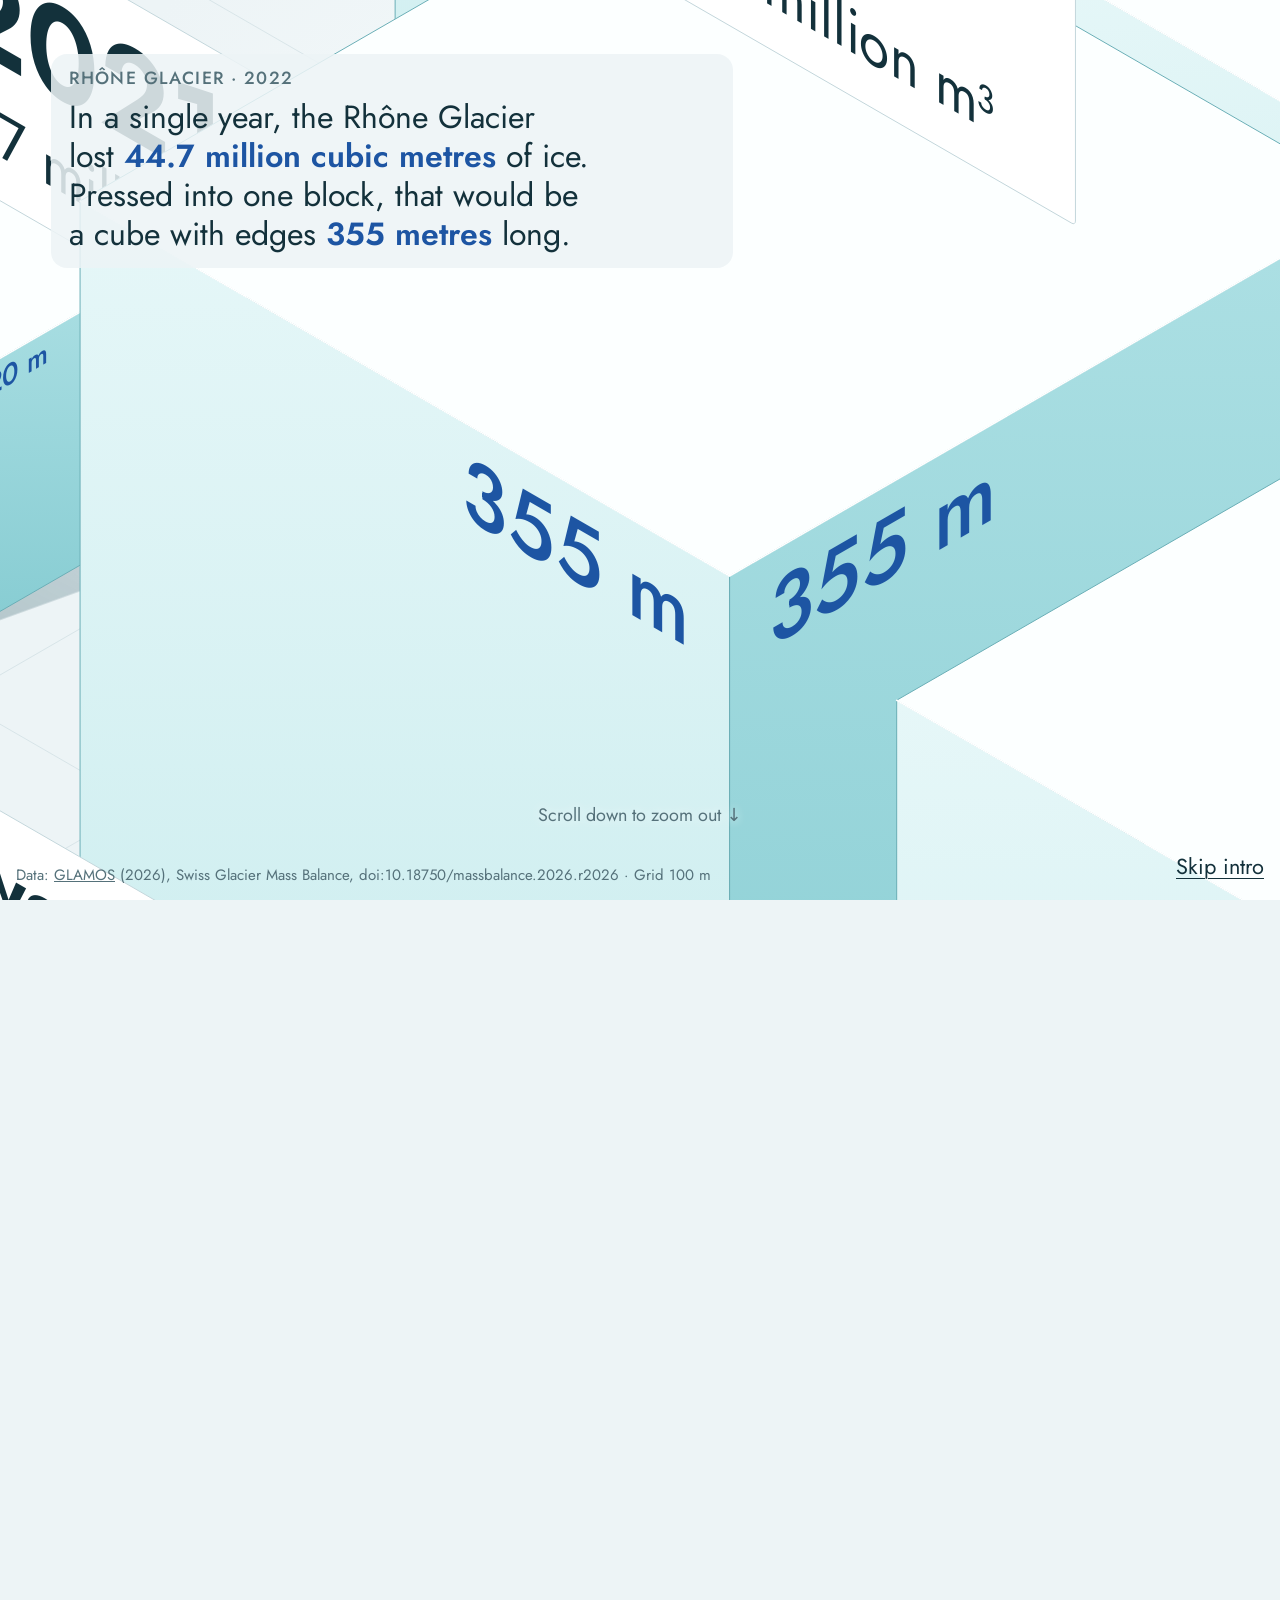
==== index.html @ b8f10bd0 "Add Rhône Glacier ice block page with GLAMOS data" ====
<!doctype html>
<html lang="en">
<head>
<meta charset="utf-8">
<meta name="viewport" content="width=device-width,initial-scale=1,viewport-fit=cover">
<title>The Rhône Glacier in Blocks of Ice</title>
<link rel="preconnect" href="https://fonts.googleapis.com">
<link rel="preconnect" href="https://fonts.gstatic.com" crossorigin>
<link href="https://fonts.googleapis.com/css2?family=Jost:wght@400;500;600&display=swap" rel="stylesheet">
<style>
/* Layout: fixed isometric stage behind a tall scroll track; scroll = zoom-out, then a free map with controls.
   Clicking a block opens a single view: that block alone, next to one random landmark at the same scale. */
:root{
  --bg:#edf4f6; --bg2:#f8fbfc; --ink:#13313b; --muted:#55717a; --grid:#9fbcc4;
  --accent:#1d55a3; --panel:#fbfdfe; --panel-line:#13313b;
  --ice-top:#fcffff; --ice-l1:#e6f7f8; --ice-l2:#c6ebed; --ice-r1:#ade0e4; --ice-r2:#86ccd2; --ice-edge:#6aaeb6; --ice-hi:#ffffff;
  --shadow:#2b5865; --gain:#3f8792;
  --lm-top:#f6f7f8; --lm-l:#dfe4e7; --lm-r:#c5cfd3; --lm-edge:#8d9da4; --lm-roof:#aab8be;
  --rock-l:#b9c2c6; --rock-r:#97a3a9; --snow:#ffffff;
  --water:#cfe4ec; --jet:#ffffff;
  --train-l:#b8463c; --train-r:#953a32; --train-t:#cc6a60; --twin:#e4f1f4;
  --field:#d5e8dc; --field-line:#ffffff;
  --sign:#ffffff; --sign-ink:#13313b; --sign-line:#c3d6db;
  --veil:rgba(237,244,246,.86);
  --font:"Jost","Avenir Next","Avenir","Futura","Segoe UI",system-ui,sans-serif;
  color-scheme:light; box-sizing:border-box;
}
@media (prefers-color-scheme: dark){:root:not([data-theme="light"]){
  --bg:#0f1d23; --bg2:#15272e; --ink:#e3f0f3; --muted:#93adb5; --grid:#3d5c66;
  --accent:#8cb8ff; --panel:#15272e; --panel-line:#e3f0f3;
  --ice-top:#f2fbfc; --ice-l1:#cdeef0; --ice-l2:#a7dee2; --ice-r1:#88cdd3; --ice-r2:#5fb0b8; --ice-edge:#4f97a0; --ice-hi:#ffffff;
  --shadow:#000000; --gain:#7cc3cc;
  --lm-top:#c9d3d7; --lm-l:#a9b6bb; --lm-r:#8a99a0; --lm-edge:#5f7178; --lm-roof:#76878e;
  --rock-l:#7d8b91; --rock-r:#64727a; --snow:#e8f1f3;
  --water:#1f3b47; --jet:#e8f1f3;
  --field:#2d4a3c; --field-line:#cfe3d6;
  --sign:#f4fbfc; --sign-ink:#13313b; --sign-line:#9fbcc4; --veil:rgba(15,29,35,.86); color-scheme:dark;
}}
:root[data-theme="dark"]{
  --bg:#0f1d23; --bg2:#15272e; --ink:#e3f0f3; --muted:#93adb5; --grid:#3d5c66;
  --accent:#8cb8ff; --panel:#15272e; --panel-line:#e3f0f3;
  --ice-top:#f2fbfc; --ice-l1:#cdeef0; --ice-l2:#a7dee2; --ice-r1:#88cdd3; --ice-r2:#5fb0b8; --ice-edge:#4f97a0; --ice-hi:#ffffff;
  --shadow:#000000; --gain:#7cc3cc;
  --lm-top:#c9d3d7; --lm-l:#a9b6bb; --lm-r:#8a99a0; --lm-edge:#5f7178; --lm-roof:#76878e;
  --rock-l:#7d8b91; --rock-r:#64727a; --snow:#e8f1f3;
  --water:#1f3b47; --jet:#e8f1f3;
  --field:#2d4a3c; --field-line:#cfe3d6;
  --sign:#f4fbfc; --sign-ink:#13313b; --sign-line:#9fbcc4; --veil:rgba(15,29,35,.86); color-scheme:dark;
}
[hidden]{display:none!important}
html,body{background:var(--bg);color:var(--ink)}
body{margin:0;padding:0;font-family:var(--font);font-size:18px;-webkit-font-smoothing:antialiased}
#scroller{height:460vh}
#stage{position:fixed;inset:0;overflow:hidden;background:radial-gradient(ellipse at 50% 40%,var(--bg2),var(--bg) 70%)}
#scene{width:100%;height:100%;display:block;font-family:var(--font);user-select:none;-webkit-user-select:none}
body.free #scene{touch-action:none;cursor:grab}
body.free.dragging #scene{cursor:grabbing}

/* scene */
.grid line{stroke:var(--grid);stroke-width:.6;vector-effect:non-scaling-stroke;opacity:.45}
.grid line.major{opacity:.8}
.shadow{fill:url(#gS)}
.rank{fill:var(--muted);font-weight:500;opacity:0;transition:opacity .6s}
svg[data-layout="loss"] .rank{opacity:1}
.ground text{fill:var(--ink);font-weight:500}
.ground text.muted{fill:var(--muted);font-weight:400}
.glabels{transition:opacity .6s}
.top text{paint-order:stroke;stroke:var(--bg);stroke-linejoin:round}
.glabels.out,body.single .glabels{opacity:0}
.block{cursor:pointer;outline:none}
.block,.lm,.shg{transition:opacity .6s}
.fade{opacity:.06;pointer-events:none}
.gone{opacity:0;pointer-events:none}
.block .f{stroke:var(--ice-edge);stroke-width:1;vector-effect:non-scaling-stroke;stroke-linejoin:round}
.block .t{fill:var(--ice-top)}
.block .l{fill:url(#gL)}
.block .r{fill:url(#gR)}
.block .hl{fill:none;stroke:var(--ice-hi);stroke-width:1.6;vector-effect:non-scaling-stroke;stroke-linecap:round}
.block:hover .f,.block:focus-visible .f{stroke:var(--accent);stroke-width:1.6}
.block.sel .f{stroke:var(--accent);stroke-width:2.4}
.block.gain .f{fill:var(--bg2);fill-opacity:.55;stroke:var(--gain);stroke-width:1.4;stroke-dasharray:7 5}
.block.gain .hl{display:none}
.dim text{fill:var(--accent);font-weight:500;letter-spacing:.01em}
.block.gain .dim text{fill:var(--gain)}
.sign rect{fill:var(--sign);stroke:var(--sign-line);stroke-width:1;vector-effect:non-scaling-stroke}
.sign text{fill:var(--sign-ink)}
.sign .y{font-weight:600}
.sign .g{fill:var(--gain)}
.lm .l{fill:var(--lm-l)} .lm .r{fill:var(--lm-r)} .lm .t{fill:var(--lm-top)} .lm .roof{fill:var(--lm-roof)}
.lm polygon{stroke:var(--lm-edge);stroke-width:.8;vector-effect:non-scaling-stroke;stroke-linejoin:round}
.lm .win{stroke:var(--lm-edge);stroke-width:.5;vector-effect:non-scaling-stroke;opacity:.55}
.lm .field{fill:var(--field);stroke:none}
.lm .fl{fill:none;stroke:var(--field-line);stroke-width:1;vector-effect:non-scaling-stroke}
.lm .water{fill:var(--water);stroke:none}
.lm .rock-l{fill:var(--rock-l)} .lm .rock-r{fill:var(--rock-r)}
.lm .snow{fill:var(--snow);stroke:none}
.lm .jet{fill:var(--jet);stroke:var(--lm-edge);stroke-width:.5}
.lm .spray{fill:var(--jet);stroke:none;opacity:.6}
.lm .l.tr{fill:var(--train-l)} .lm .r.tr{fill:var(--train-r)} .lm .t.tr{fill:var(--train-t)}
.lm .twin{fill:var(--twin);stroke:none}
/* "All ice in one block": hide the year blocks; otherwise hide the total block */
body.total .yb,body:not(.total) .tb{opacity:0;pointer-events:none}

/* overlay text */
.intro{position:fixed;left:calc(max(16px,env(safe-area-inset-left,0px),4vw) + 18px);top:calc(env(safe-area-inset-top,0px) + clamp(20px,6vh,64px));
  max-width:min(34ch,calc(100vw - 68px));font-size:clamp(21px,2.5vw,34px);line-height:1.22;margin:0;
  pointer-events:none;opacity:0;transform:translateY(12px);transition:opacity .55s,transform .55s;
  background:var(--veil);padding:14px 18px;border-radius:16px;margin-left:-18px;text-wrap:balance}
.intro.on{opacity:1;transform:none}
.intro .kicker{display:block;font-size:.55em;letter-spacing:.08em;text-transform:uppercase;color:var(--muted);margin-bottom:.5em;font-weight:500}
.intro b{font-weight:600;color:var(--accent)}
#hint{position:fixed;left:50%;bottom:calc(env(safe-area-inset-bottom,0px) + 72px);transform:translateX(-50%);font-size:18px;color:var(--muted);transition:opacity .4s;pointer-events:none;text-shadow:0 0 8px var(--bg)}
#hint.hide{opacity:0}

#controls{position:fixed;left:max(16px,env(safe-area-inset-left,0px));top:calc(env(safe-area-inset-top,0px) + 18px);display:flex;align-items:center;gap:12px;flex-wrap:wrap;
  opacity:0;pointer-events:none;transition:opacity .5s;max-width:calc(100vw - 32px)}
body.free #controls{opacity:1;pointer-events:auto}
#controls label{font-size:clamp(20px,2vw,28px)}
.selectwrap{position:relative}
#order,.pill{appearance:none;-webkit-appearance:none;font:inherit;font-size:clamp(18px,1.8vw,24px);color:var(--ink);background:var(--panel);border:2px solid var(--panel-line);border-radius:12px;padding:8px 48px 8px 16px;cursor:pointer}
.pill{padding:8px 18px}
.selectwrap::after{content:"";position:absolute;right:18px;top:50%;width:10px;height:10px;border-right:2.5px solid var(--ink);border-bottom:2.5px solid var(--ink);transform:translateY(-70%) rotate(45deg);pointer-events:none}
.round{width:44px;height:44px;border-radius:50%;border:2px solid var(--panel-line);background:var(--panel);color:var(--ink);font:inherit;font-size:22px;line-height:1;cursor:pointer;display:grid;place-items:center;padding:0}
button:focus-visible,select:focus-visible,a:focus-visible{outline:3px solid var(--accent);outline-offset:2px}
#tip{font-size:16px;color:var(--muted);width:100%}
#back{display:none}
body.single #back{display:inline-block}
body.single #controls label,body.single .selectwrap,body.single #tip{display:none}

#zoom{position:fixed;right:max(16px,env(safe-area-inset-right,0px));bottom:calc(env(safe-area-inset-bottom,0px) + 70px);display:flex;flex-direction:column;gap:8px;opacity:0;pointer-events:none;transition:opacity .5s}
body.free #zoom{opacity:1;pointer-events:auto}

footer{position:fixed;left:0;right:0;bottom:0;display:flex;justify-content:space-between;align-items:flex-end;gap:16px;
  padding-left:max(16px,env(safe-area-inset-left,0px));padding-right:max(16px,env(safe-area-inset-right,0px));padding-block:10px calc(env(safe-area-inset-bottom,0px) + 14px);
  font-size:15px;color:var(--muted);pointer-events:none}
footer > *{pointer-events:auto;min-width:0}
footer .src{flex:1}
footer a{color:inherit}
#skip{font:inherit;font-size:clamp(18px,1.7vw,24px);color:var(--ink);background:none;border:0;padding:4px 0;cursor:pointer;white-space:nowrap;text-decoration:underline;text-underline-offset:4px;text-decoration-thickness:1px}

#info{position:fixed;right:max(16px,env(safe-area-inset-right,0px));top:calc(env(safe-area-inset-top,0px) + 88px);width:min(420px,calc(100vw - 32px));max-height:calc(100vh - 190px);overflow:auto;
  background:var(--panel);border:2px solid var(--panel-line);border-radius:20px;padding:24px 26px;box-sizing:border-box;z-index:5;
  transform:translateX(24px);opacity:0;pointer-events:none;transition:opacity .35s,transform .35s}
#info.open{opacity:1;transform:none;pointer-events:auto}
#info h2{font-size:52px;font-weight:500;margin:0;line-height:1}
#info .dates{color:var(--muted);margin:.4em 0 1em;font-size:16px}
#info dl{display:grid;grid-template-columns:auto 1fr;gap:6px 16px;margin:0 0 1em;font-variant-numeric:tabular-nums}
#info dt{font-weight:500;font-size:16px;color:var(--muted);padding-top:3px}
#info dd{margin:0;text-align:right}
#info .big{grid-column:1/-1;text-align:left;font-size:34px;color:var(--accent);line-height:1.1;margin-bottom:6px}
#info .bigl{grid-column:1/-1;font-weight:600;font-size:16px;color:var(--ink);padding:0}
#info p{line-height:1.45;margin:.6em 0;font-size:17px;max-width:62ch}
#info .calc{font-variant-numeric:tabular-nums;background:var(--bg);border-radius:10px;padding:12px 14px;font-size:15px;line-height:1.6;overflow-x:auto;white-space:nowrap}
#info h3{font-size:17px;margin:1.2em 0 .3em;font-weight:600}
#info .cmp{background:var(--bg);border-radius:12px;padding:12px 14px;margin:1em 0}
#info .cmp p{margin:0 0 .6em}
#info .cmp .pill{font-size:16px;padding:6px 14px;border-radius:10px}
#close{position:absolute;right:14px;top:14px;width:40px;height:40px;font-size:24px}
#info .sum{font-size:16px;color:var(--muted)}

@media (max-width:700px){
  body{font-size:16px}
  #info{top:auto;bottom:calc(env(safe-area-inset-bottom,0px) + 12px);left:max(12px,env(safe-area-inset-left,0px));right:max(12px,env(safe-area-inset-right,0px));width:auto;max-height:52vh;transform:translateY(24px);padding:20px}
  #info h2{font-size:40px}
  #info .big{font-size:28px}
  footer .src{font-size:13px}
  .long{display:none}
  #hint{font-size:16px;bottom:calc(env(safe-area-inset-bottom,0px) + 64px)}
  .intro{left:calc(max(16px,env(safe-area-inset-left,0px)) + 12px);margin-left:-12px;padding:12px 14px;max-width:calc(100vw - 56px)}
  #zoom{bottom:calc(env(safe-area-inset-bottom,0px) + 80px)}
  body.single #zoom{display:none}
  #controls label{display:none}
}
@media (prefers-reduced-motion:reduce){.intro,#info,#controls,#zoom,.glabels,.rank,.block,.lm,.shg{transition:none}}
</style>
</head>
<body>

<div id="stage">
  <svg id="scene" data-layout="year" role="img" aria-label="Isometric view: one block of ice for each measured year of the Rhône Glacier">
    <defs>
      <linearGradient id="gL" x1="0" y1="0" x2="0" y2="1"><stop offset="0" style="stop-color:var(--ice-l1)"/><stop offset="1" style="stop-color:var(--ice-l2)"/></linearGradient>
      <linearGradient id="gR" x1="0" y1="0" x2="0" y2="1"><stop offset="0" style="stop-color:var(--ice-r1)"/><stop offset="1" style="stop-color:var(--ice-r2)"/></linearGradient>
      <linearGradient id="gS" x1="0" y1="1" x2="1" y2="0"><stop offset="0.15" style="stop-color:var(--shadow);stop-opacity:.30"/><stop offset="1" style="stop-color:var(--shadow);stop-opacity:0"/></linearGradient>
    </defs>
    <g id="world"></g>
  </svg>
</div>

<div id="scroller" aria-hidden="true"></div>

<p class="intro" data-step="0"><span class="kicker">Rhône Glacier · 2022</span>In a single year, the Rhône Glacier lost <b>44.7 million cubic metres</b> of ice. Pressed into one block, that would be a cube with edges <b>355 metres</b> long.</p>
<p class="intro" data-step="1"><span class="kicker">For comparison, at the same scale</span>Zurich’s Prime Tower is 126 metres tall. The Grossmünster reaches about 62 metres to the tips of its towers. In front lies a football pitch, 105 × 68 metres.</p>
<p class="intro" data-step="2"><span class="kicker">45 measured years</span>Each block is one year. GLAMOS measured the Rhône Glacier from 1885 to 1909 and from 2007 to 2026. In five years the glacier grew: those blocks are dashed.</p>
<div id="hint">Scroll down to zoom out ↓</div>

<div id="controls">
  <label for="order">Sort by</label>
  <span class="selectwrap"><select id="order">
    <option value="year">Year</option>
    <option value="decade">Decade</option>
    <option value="loss">Largest loss first</option>
    <option value="total">All ice in one block</option>
  </select></span>
  <button class="pill" id="back" type="button">← All years</button>
  <button class="round" id="about" type="button" aria-label="How this was calculated">i</button>
  <span id="tip">Click a block to see it on its own, next to a Swiss landmark.</span>
</div>

<div id="zoom">
  <button class="round" id="zin" type="button" aria-label="Zoom in">+</button>
  <button class="round" id="zout" type="button" aria-label="Zoom out">−</button>
  <button class="round" id="zfit" type="button" aria-label="Fit to screen" style="font-size:17px">⤢</button>
</div>

<aside id="info" aria-live="polite">
  <button class="round" id="close" type="button" aria-label="Close">×</button>
  <div id="infobody"></div>
</aside>

<footer>
  <span class="src">Data: <a href="https://www.glamos.ch" target="_blank" rel="noopener">GLAMOS</a> (2026)<span class="long">, Swiss Glacier Mass Balance, doi:10.18750/massbalance.2026.r2026 · Grid 100 m</span></span>
  <button id="skip" type="button">Skip intro</button>
</footer>

<script>
// Data from daten/massbalance_observation.csv (GLAMOS 2026), Rhône Glacier B43-03:
// [year, start of measurement year, end of measurement year, annual mass balance in mm w.e., area in km²]
const RAW=[[1885,"1884-09-15","1885-09-15",-683,19.10938],
[1886,"1885-09-15","1886-09-15",-214,19.085],
[1887,"1886-09-15","1887-09-15",-490,19.06188],
[1888,"1887-09-15","1888-09-15",-224,19.04],
[1889,"1888-09-15","1889-09-15",-554,19.02],
[1890,"1889-09-15","1890-09-15",-58,18.99813],
[1891,"1890-09-15","1891-09-15",54,18.98],
[1892,"1891-09-15","1892-09-15",-547,18.95563],
[1893,"1892-09-15","1893-09-15",-617,18.93688],
[1894,"1893-09-15","1894-09-15",-1083,18.91438],
[1895,"1894-09-15","1895-09-15",-824,18.89187],
[1896,"1895-09-15","1896-09-15",296,18.87187],
[1897,"1896-09-15","1897-09-15",462,18.84562],
[1898,"1897-09-15","1898-09-15",-425,18.81625],
[1899,"1898-09-15","1899-09-15",-640,18.79375],
[1900,"1899-09-15","1900-09-15",-857,18.77563],
[1901,"1900-09-15","1901-09-15",-708,18.75125],
[1902,"1901-09-15","1902-09-15",-180,18.7325],
[1903,"1902-09-15","1903-09-15",-345,18.70938],
[1904,"1903-09-15","1904-09-15",-636,18.69625],
[1905,"1904-09-15","1905-09-15",-1283,18.67375],
[1906,"1905-09-15","1906-09-15",-1013,18.6625],
[1907,"1906-09-15","1907-09-15",112,18.65375],
[1908,"1907-09-15","1908-09-15",155,18.65],
[1909,"1908-09-15","1909-09-15",-232,18.64937],
[2007,"2006-10-27","2007-09-06",-77,15.93625],
[2008,"2007-09-06","2008-09-11",-1139,15.93625],
[2009,"2008-09-11","2009-09-10",-522,15.93625],
[2010,"2009-09-10","2010-09-05",-391,15.80813],
[2011,"2010-09-05","2011-09-15",-1545,15.80813],
[2012,"2011-09-15","2012-09-11",-1008,15.80813],
[2013,"2012-09-11","2013-09-23",-160,15.80813],
[2014,"2013-09-23","2014-09-10",-353,15.57125],
[2015,"2014-09-10","2015-09-10",-1083,15.57125],
[2016,"2015-09-10","2016-09-20",-423,15.57125],
[2017,"2016-09-20","2017-09-26",-1248,15.52313],
[2018,"2017-09-26","2018-09-12",-1098,15.19375],
[2019,"2018-09-12","2019-08-12",-773,15.30625],
[2020,"2019-09-12","2020-09-11",-686,15.17375],
[2021,"2020-09-11","2021-09-08",-102,15.17375],
[2022,"2021-09-08","2022-09-09",-2653,15.17375],
[2023,"2022-09-09","2023-10-17",-2129,15.01062],
[2024,"2023-10-17","2024-09-06",-547,13.29875],
[2025,"2024-09-06","2025-09-04",-1115,13.29875],
[2026,"2025-09-04","2026-09-03",-2507,13.21562]];

// ---------- Calculation ----------
const ICE = 900, WATER = 1000;
const D = RAW.map(([year,start,end,ba,area]) => {
  const water = -(ba/1000) * area * 1e6;      // m³ of water, positive = loss
  const ice = water * WATER / ICE;            // m³ of ice
  return {year,start,end,ba,area,water,ice,gain:ice<0,e:Math.cbrt(Math.abs(ice))};
});
const losses = D.filter(d=>!d.gain).sort((a,b)=>b.ice-a.ice);
losses.forEach((d,i)=>d.rank=i+1);

// ---------- Helpers ----------
const C = Math.cos(Math.PI/6);
const P = (x,y,z=0) => [(x-y)*C, (x+y)*0.5 - z];
const NS = 'http://www.w3.org/2000/svg';
function el(tag,attrs={},parent){const n=document.createElementNS(NS,tag);for(const k in attrs)n.setAttribute(k,attrs[k]);if(parent)parent.appendChild(n);return n;}
const pts = a => a.map(p=>p[0].toFixed(2)+','+p[1].toFixed(2)).join(' ');
const nf = (min,max) => {const n=new Intl.NumberFormat('en-CH',{minimumFractionDigits:min,maximumFractionDigits:max});return {format:v=>n.format(v).replace(/'/g,'’')};};
const f0=nf(0,0), f1=nf(1,1), f2=nf(2,2), f3=nf(3,3);
const mio = v => f1.format(v/1e6)+' million m³';
const pct = v => f0.format(v*100)+'%';
const signed = v => (v<0?'−':'+')+f3.format(Math.abs(v));
const date = s => new Date(s+'T12:00:00').toLocaleDateString('en-CH',{day:'numeric',month:'long',year:'numeric'});
const lerp=(a,b,t)=>a+(b-a)*t, clamp=t=>Math.max(0,Math.min(1,t));
const mix=(a,b,t)=>[lerp(a[0],b[0],t),lerp(a[1],b[1],t)];
const ease=t=>t<.5?4*t*t*t:1-Math.pow(-2*t+2,3)/2;
const smooth=t=>t*t*(3-2*t);
const reduced = matchMedia('(prefers-reduced-motion: reduce)').matches;

function hull(points){
  const p=points.slice().sort((a,b)=>a[0]-b[0]||a[1]-b[1]);
  const cross=(o,a,b)=>(a[0]-o[0])*(b[1]-o[1])-(a[1]-o[1])*(b[0]-o[0]);
  const lo=[],up=[];
  for(const q of p){while(lo.length>=2&&cross(lo[lo.length-2],lo[lo.length-1],q)<=0)lo.pop();lo.push(q);}
  for(const q of p.reverse()){while(up.length>=2&&cross(up[up.length-2],up[up.length-1],q)<=0)up.pop();up.push(q);}
  return lo.slice(0,-1).concat(up.slice(0,-1));
}
// Shadow: footprint w×d at (x0,y0), height h, light from front left
function shadowPts(w,d,h,x0=0,y0=0){
  const sx=h*0.22, sy=-h*0.95;
  const base=[[x0,y0],[x0+w,y0],[x0+w,y0+d],[x0,y0+d]];
  return hull(base.concat(base.map(([x,y])=>[x+sx,y+sy]))).map(([x,y])=>P(x,y,0));
}
// Text on faces
const M_LEFT  = `${C},0.5,0,1`;    // face parallel to the x axis (front left)
const M_RIGHT = `${C},-0.5,0,1`;   // face parallel to the y axis (front right)
const M_GROUND= `${C},0.5,${-C},0.5`;

// ---------- Scene ----------
const svg=document.getElementById('scene'), world=document.getElementById('world');
const gGrid=el('g',{class:'grid'},world), gShadow=el('g',{},world), gItems=el('g',{},world), gTop=el('g',{class:'ground top'},world);
for(let v=-3000; v<=9000; v+=100){
  const cls = v%500===0?'major':'';
  let a=P(v,-3000),b=P(v,9000); el('line',{x1:a[0],y1:a[1],x2:b[0],y2:b[1],class:cls},gGrid);
  a=P(-3000,v);b=P(9000,v); el('line',{x1:a[0],y1:a[1],x2:b[0],y2:b[1],class:cls},gGrid);
}

const S=420;                    // grid spacing of the blocks in metres
const SW=260, SH=130;           // block sign in metres
const items=[], blocks=[];

function addSign(g,x,y,z,w,h,lines){
  const q=P(x,y,z+h);
  const s=el('g',{class:'sign',transform:`matrix(${M_LEFT},${q[0]},${q[1]})`},g);
  el('rect',{width:w,height:h,rx:2},s);
  lines.forEach(([txt,size,yy,cls])=>{const t=el('text',{x:w*0.08,y:yy,'font-size':size,class:cls||''},s);t.textContent=txt;});
  return s;
}

function makeBlock(d){
  const e=d.e;
  const g=el('g',{class:'block'+(d.gain?' gain':'')+(d.total?' tb':' yb'),tabindex:0,role:'button',
    'aria-label':d.total?`All the ice melted in ${d.n} years: ${mio(d.ice)}, cube edge ${f0.format(e)} metres`:d.gain?`${d.year}: gain of ${mio(-d.ice)} of ice`:`${d.year}: ${mio(d.ice)} of ice melted, cube edge ${f0.format(e)} metres`},gItems);
  el('polygon',{class:'f l',points:pts([[-e*C,-e/2],[0,0],[0,e],[-e*C,e/2]])},g);
  el('polygon',{class:'f r',points:pts([[0,0],[e*C,-e/2],[e*C,e/2],[0,e]])},g);
  el('polygon',{class:'f t',points:pts([[0,-e],[e*C,-e/2],[0,0],[-e*C,-e/2]])},g);
  el('polyline',{class:'hl',points:pts([[-e*C,-e/2],[0,0],[e*C,-e/2]])},g);
  const fs=e*0.12, dim=el('g',{class:'dim'},g);
  const lab=f0.format(e)+' m';
  let t=el('text',{transform:`matrix(${M_LEFT},0,0)`,x:-e*0.06,y:fs*1.05,'text-anchor':'end','font-size':fs},dim); t.textContent=lab;
  t=el('text',{transform:`matrix(${M_RIGHT},0,0)`,x:e*0.06,y:fs*1.05,'font-size':fs},dim); t.textContent=lab;
  const sign=addSign(g,e*0.1,e*0.3,e+12,SW,SH,[
    [d.total?'Total':String(d.year),62,SH*0.5,'y'],
    [d.gain?`+${mio(-d.ice)}`:mio(d.ice),30,SH*0.84,d.gain?'g':'']
  ]);
  const sg=el('g',{class:'shg '+(d.total?'tb':'yb')},gShadow);
  if(!d.gain) el('polygon',{class:'shadow',points:pts(shadowPts(e,e,e))},sg);
  if(d.rank){const r=el('text',{class:'rank',transform:`matrix(${M_GROUND},${P(0,e+75)})`,'font-size':58},sg); r.textContent='No. '+d.rank;}
  // points used to frame the view
  const q=P(e*0.1,e*0.3,e+12+SH);
  const box=[[-e*C,-e/2],[0,-e],[e*C,-e/2],[e*C,e/2],[0,e],[-e*C,e/2],q,[q[0]+SW*C,q[1]+SW*0.5]];
  const it={kind:'block',d,e,el:g,sh:sg,w:e,dp:e,box,dim,sign,fs,cur:{x:0,y:0}};
  g.addEventListener('keydown',ev=>{if(ev.key==='Enter'||ev.key===' '){ev.preventDefault();enterSingle(it);}});
  items.push(it); blocks.push(it); return it;
}
D.forEach(makeBlock);
const byYear=Object.fromEntries(blocks.map(b=>[b.d.year,b]));
// One block with all the ice melted in the years with a loss
const TOTAL=(()=>{
  const ice=losses.reduce((s,d)=>s+d.ice,0), water=losses.reduce((s,d)=>s+d.water,0);
  return makeBlock({year:'1885–2026',total:true,ice,water,gain:false,e:Math.cbrt(ice),n:losses.length,net:D.reduce((s,d)=>s+d.ice,0)});
})();

// ---------- Landmarks (approximate, publicly known measurements, not from GLAMOS) ----------
function box(g,x,y,z,w,d,h,cls=''){
  const p=(a,b,c)=>P(x+a,y+b,z+c);
  el('polygon',{class:'l '+cls,points:pts([p(0,d,0),p(w,d,0),p(w,d,h),p(0,d,h)])},g);
  el('polygon',{class:'r '+cls,points:pts([p(w,0,0),p(w,d,0),p(w,d,h),p(w,0,h)])},g);
  el('polygon',{class:'t '+cls,points:pts([p(0,0,h),p(w,0,h),p(w,d,h),p(0,d,h)])},g);
}
function pyramid(g,x,y,w,d,zb,zt){
  const a=P(x+w/2,y+d/2,zt);
  el('polygon',{class:'roof',points:pts([P(x,y+d,zb),P(x+w,y+d,zb),a])},g);
  el('polygon',{class:'r',points:pts([P(x+w,y,zb),P(x+w,y+d,zb),a])},g);
}
function outline(g){
  const out=[];
  g.querySelectorAll('polygon,polyline').forEach(n=>n.getAttribute('points').trim().split(/\s+/).forEach(s=>{const [x,y]=s.split(',').map(Number);out.push([x,y]);}));
  return out;
}
function landmark({name,w,dp,draw,sign,signAt,shadows,cmp}){
  const g=el('g',{class:'lm'},gItems);
  draw(g);
  const bx=outline(g);
  const sg=el('g',{class:'shg'},gShadow);
  (shadows||[]).forEach(([x,y,ww,dd,h])=>el('polygon',{class:'shadow',points:pts(shadowPts(ww,dd,h,x,y))},sg));
  const shh=104, sw=Math.max(250,...sign.map(([t,size])=>t.length*size*0.56+40));
  const [sx,sy,sz]=signAt;
  addSign(g,sx,sy,sz,sw,shh,sign);
  const q=P(sx,sy,sz+shh);
  bx.push(q,[q[0]+sw*C,q[1]+sw*0.5],[q[0],q[1]+shh],[q[0]+sw*C,q[1]+sw*0.5+shh]);
  const it={kind:'lm',name,el:g,sh:sg,w,dp,sy,sw,box:bx,cmp,cur:{x:0,y:0}};
  items.push(it); return it;
}
const heightCmp=(e,h,what)=>e>=h
  ? `The cube would be ${f1.format(e/h)} times as tall as ${what}.`
  : `The cube would reach ${pct(e/h)} of the height of ${what}.`;

const LM={};
LM.prime=landmark({name:'Prime Tower, Zurich',w:40,dp:60,
  draw:g=>{
    box(g,0,0,0,40,60,126);
    for(let i=8;i<40;i+=8){const a=P(i,60,0),b=P(i,60,126);el('line',{class:'win',x1:a[0],y1:a[1],x2:b[0],y2:b[1]},g);}
    for(let i=8;i<60;i+=8){const a=P(40,i,0),b=P(40,i,126);el('line',{class:'win',x1:a[0],y1:a[1],x2:b[0],y2:b[1]},g);}
  },
  sign:[['Prime Tower',40,48,'y'],['126 m tall',30,86]],signAt:[0,30,150],shadows:[[0,0,40,60,126]],
  cmp:e=>heightCmp(e,126,'Zurich’s Prime Tower (126 m)')});
LM.gross=landmark({name:'Grossmünster, Zurich',w:26,dp:62,
  draw:g=>{
    const p=(a,b,c)=>P(a,b,c);
    el('polygon',{class:'roof',points:pts([p(0,0,20),p(13,0,32),p(13,48,32),p(0,48,20)])},g);
    box(g,0,0,0,26,48,20);
    el('polygon',{class:'roof',points:pts([p(13,0,32),p(26,0,20),p(26,48,20),p(13,48,32)])},g);
    el('polygon',{class:'l',points:pts([p(0,48,20),p(26,48,20),p(13,48,32)])},g);
    box(g,0,48,0,11,12,50); pyramid(g,0,48,11,12,50,62);
    box(g,15,48,0,11,12,50); pyramid(g,15,48,11,12,50,62);
  },
  sign:[['Grossmünster',40,48,'y'],['62 m to the tower tips',30,86]],signAt:[0,31,90],shadows:[[0,0,26,62,62]],
  cmp:e=>heightCmp(e,62,'the towers of the Grossmünster in Zurich (62 m)')});
LM.field=landmark({name:'Football pitch',w:68,dp:105,
  draw:g=>{
    const L=(a)=>el('polyline',{class:'fl',points:pts(a.map(([x,y])=>P(x,y,0)))},g);
    el('polygon',{class:'field',points:pts([P(-4,-4),P(72,-4),P(72,109),P(-4,109)])},g);
    L([[0,0],[68,0],[68,105],[0,105],[0,0]]); L([[0,52.5],[68,52.5]]);
    const circ=[];for(let a=0;a<=64;a++){const t=a/64*Math.PI*2;circ.push([34+9.15*Math.cos(t),52.5+9.15*Math.sin(t)]);}L(circ);
    L([[13.85,0],[13.85,16.5],[54.15,16.5],[54.15,0]]); L([[13.85,105],[13.85,88.5],[54.15,88.5],[54.15,105]]);
  },
  sign:[['Football pitch',40,48,'y'],['105 × 68 m',30,86]],signAt:[0,52,40],
  cmp:(e,d)=>{const h=Math.abs(d.ice)/(105*68);
    return `Piled onto a football pitch (105 × 68 m), this ice would stand ${h>=1000?f1.format(h/1000)+' kilometres':f0.format(h)+' metres'} high.`;}});
LM.jet=landmark({name:'Jet d’Eau, Geneva',w:60,dp:60,
  draw:g=>{
    el('polygon',{class:'water',points:pts([P(0,0),P(60,0),P(60,60),P(0,60)])},g);
    const b=P(30,30,0),t=P(30,30,140),m=P(30,30,105);
    el('polygon',{class:'spray',points:pts([[t[0]-1,t[1]],[t[0]+14,t[1]+10],[t[0]+24,t[1]+40],[t[0]+18,t[1]+75],[m[0]+3,m[1]]])},g);
    el('polygon',{class:'jet',points:pts([[b[0]-5,b[1]],[b[0]+5,b[1]],[m[0]+2.6,m[1]],[t[0]+1.2,t[1]+2],[t[0],t[1]-2],[t[0]-1.2,t[1]+2],[m[0]-2.6,m[1]]])},g);
  },
  sign:[['Jet d’Eau, Geneva',40,48,'y'],['140 m high',30,86]],signAt:[0,30,165],
  cmp:e=>heightCmp(e,140,'the Jet d’Eau fountain in Geneva (140 m)')});
LM.bridge=landmark({name:'Chapel Bridge, Lucerne',w:204,dp:44,
  draw:g=>{
    const p=(a,b,c)=>P(a,b,c);
    el('polygon',{class:'water',points:pts([p(-12,0,0),p(216,0,0),p(216,44,0),p(-12,44,0)])},g);
    // Water Tower (Wasserturm), next to the bridge
    box(g,118,6,0,12,12,30); pyramid(g,118,6,12,12,30,34.5);
    // covered wooden bridge
    box(g,0,24,1.5,204,5,4.5);
    el('polygon',{class:'roof',points:pts([p(0,29,6),p(204,29,6),p(204,26.5,8.5),p(0,26.5,8.5)])},g);
    el('polygon',{class:'r',points:pts([p(204,24,6),p(204,29,6),p(204,26.5,8.5)])},g);
  },
  sign:[['Chapel Bridge, Lucerne',40,48,'y'],['204 m long',30,86]],signAt:[0,22,50],shadows:[[118,6,12,12,34.5],[0,24,204,5,8.5]],
  cmp:e=>e>=204
    ? `The edge of the cube would be ${f1.format(e/204)} times as long as the Chapel Bridge in Lucerne (204 m).`
    : `The edge of the cube would be ${pct(e/204)} of the length of the Chapel Bridge in Lucerne (204 m).`});
LM.matter=landmark({name:'Matterhorn',w:1800,dp:1800,
  draw:g=>{
    // simplified shape: only the last 1’218 m, from the Hörnli hut (3’260 m) to the summit (4’478 m)
    const w=1800,d=1800,pk=P(990,810,1218);
    const a=P(0,d,0),b=P(w,d,0),c=P(w,0,0);
    el('polygon',{class:'rock-l',points:pts([a,b,pk])},g);
    el('polygon',{class:'rock-r',points:pts([c,b,pk])},g);
    el('polygon',{class:'snow',points:pts([pk,mix(pk,a,.26),mix(pk,mix(a,b,.55),.18),mix(pk,b,.3)])},g);
    el('polygon',{class:'snow',points:pts([pk,mix(pk,b,.3),mix(pk,mix(b,c,.5),.2),mix(pk,c,.24)])},g);
  },
  sign:[['Matterhorn',40,48,'y'],['last 1’218 m to the summit',30,86]],signAt:[990,810,1260],shadows:[[200,200,1400,1400,500]],
  cmp:e=>`The cube would reach ${pct(e/1218)} of the way up the last 1’218 m of the Matterhorn, from the Hörnli hut (3’260 m) to the summit (4’478 m).`});
LM.hb=landmark({name:'Zurich HB main hall',w:131,dp:43,
  draw:g=>{
    const p=(a,b,c)=>P(a,b,c);
    box(g,0,0,0,131,43,18);
    for(let i=11;i<131;i+=12){const a=P(i,43,3),b=P(i,43,15);el('line',{class:'win',x1:a[0],y1:a[1],x2:b[0],y2:b[1]},g);}
    el('polygon',{class:'roof',points:pts([p(0,43,18),p(131,43,18),p(131,21.5,26),p(0,21.5,26)])},g);
    el('polygon',{class:'r',points:pts([p(131,0,18),p(131,43,18),p(131,21.5,26)])},g);
  },
  sign:[['Zurich HB',40,48,'y'],['131 m long, 26 m high',30,86]],signAt:[0,21,50],shadows:[[0,0,131,43,26]],
  cmp:(e,d)=>{const n=Math.abs(d.ice)/(131*43*26);
    return `This ice would fill the main hall of Zurich HB (131 × 43 × 26 m, counted as a simple box) about ${n>=10?f0.format(n):f1.format(n)} times.`;}});
LM.zhdk=landmark({name:'ZHdK, Toni-Areal',w:170,dp:90,
  draw:g=>{
    box(g,0,0,0,170,90,25);
    for(let z=5;z<25;z+=5){const a=P(0,90,z),b=P(170,90,z);el('line',{class:'win',x1:a[0],y1:a[1],x2:b[0],y2:b[1]},g);}
    box(g,140,0,25,30,30,50);
    for(let z=30;z<75;z+=4){const a=P(140,30,z),b=P(170,30,z);el('line',{class:'win',x1:a[0],y1:a[1],x2:b[0],y2:b[1]},g);}
  },
  sign:[['ZHdK, Toni-Areal',40,48,'y'],['170 × 90 m, tower 75 m',30,86]],signAt:[0,45,50],shadows:[[0,0,170,90,25],[140,0,30,30,75]],
  cmp:e=>heightCmp(e,75,'the tower of the Toni-Areal, home of the ZHdK (75 m)')});
LM.train=landmark({name:'Bernina Express',w:118,dp:3,
  draw:g=>{
    // 7 panorama coaches, about 16.5 m long and 2.65 m wide each
    for(let i=0;i<7;i++){
      const x=i*17;
      box(g,x,0,0.6,16.5,2.65,3.4,'tr');
      el('polygon',{class:'twin',points:pts([P(x+1,2.65,2.2),P(x+15.5,2.65,2.2),P(x+15.5,2.65,3.8),P(x+1,2.65,3.8)])},g);
    }
  },
  sign:[['Bernina Express',40,48,'y'],['7 coaches, about 115 m',30,86]],signAt:[0,1.3,28],shadows:[[0,0,118,2.65,4]],
  cmp:e=>e>=115
    ? `The edge of the cube would be ${f1.format(e/115)} times as long as a Bernina Express with 7 panorama coaches (about 115 m).`
    : `The edge of the cube would be ${pct(e/115)} of the length of a Bernina Express with 7 panorama coaches (about 115 m).`});
const LMS=Object.values(LM);

// ---------- Layouts ----------
function layoutYear(){
  const cols=7,pos=new Map(),labels=[];
  const A=D.filter(d=>d.year<1950),B=D.filter(d=>d.year>1950);
  A.forEach((d,i)=>pos.set(d,{x:(i%cols)*S,y:Math.floor(i/cols)*S}));
  const rA=Math.ceil(A.length/cols), yB=rA*S+S*0.9;
  B.forEach((d,i)=>pos.set(d,{x:(i%cols)*S,y:yB+Math.floor(i/cols)*S}));
  labels.push({x:30,y:0,z:rowTop(A.slice(0,cols)),text:'1885 – 1909',sub:'The first series of measurements'});
  labels.push({x:30,y:yB,z:rowTop(B.slice(0,cols)),text:'2007 – 2026',sub:'There are no measurements for 1910 – 2006'});
  return {pos,labels};
}
function layoutDecade(){
  const pos=new Map(),labels=[];
  [1880,1890,1900,2000,2010,2020].forEach((dec,gi)=>{
    const ox=(gi%3)*(4*S+S*0.9), oy=Math.floor(gi/3)*(3*S+S*1.3);
    const list=D.filter(d=>Math.floor(d.year/10)*10===dec);
    list.forEach((d,i)=>pos.set(d,{x:ox+(i%4)*S,y:oy+Math.floor(i/4)*S}));
    const net=list.reduce((s,d)=>s+d.ice,0);
    labels.push({x:ox+30,y:oy,z:rowTop(list.slice(0,4)),text:`${dec}s`,sub:`${list.length} ${list.length===1?'year':'years'} measured · net loss ${mio(net)}`});
  });
  return {pos,labels};
}
function layoutLoss(){
  const pos=new Map(),labels=[],cols=7;
  const order=D.slice().sort((a,b)=>b.ice-a.ice);
  order.forEach((d,i)=>pos.set(d,{x:(i%cols)*S,y:Math.floor(i/cols)*S}));
  labels.push({x:30,y:0,z:rowTop(order.slice(0,cols)),text:'Largest loss first',sub:'The number on the ground shows the rank'});
  return {pos,labels};
}
const TOTAL_MAXY=6.4*S;
const totalPos=()=>({x:0,y:TOTAL_MAXY-TOTAL.e-0.3*S});
function layoutTotal(){
  // all year blocks fly into the middle of the big block and disappear
  const pos=new Map(), t=totalPos(), E=TOTAL.e;
  D.forEach(d=>pos.set(d,{x:t.x+E/2-S/2,y:t.y+E/2-S/2}));
  const labels=[{x:t.x+30,y:t.y,z:E+12+SH+140,text:'All the ice in one block',sub:`${losses.length} years with a loss · 1885 – 1909 and 2007 – 2026`}];
  return {pos,labels,maxY:TOTAL_MAXY};
}
const rowTop=list=>Math.max(...list.map(d=>d.e))+12+SH+140;
const LAYOUTS={year:layoutYear,decade:layoutDecade,loss:layoutLoss,total:layoutTotal};

function targets(name){
  const L=LAYOUTS[name](); let maxY=0;
  const tg=new Map();
  L.pos.forEach((p,d)=>{const b=byYear[d.year];tg.set(b,{x:p.x+(S-b.e)/2,y:p.y+(S-b.e)/2});maxY=Math.max(maxY,p.y+S);});
  if(L.maxY)maxY=L.maxY;
  tg.set(TOTAL,totalPos());
  // Landmarks stand in one row in front of the blocks, so no block hides them.
  // Each gets as much room as its sign is wide, so the signs never overlap.
  let rx=0; const ry=maxY+S*0.35;
  for(const l of [LM.field,LM.prime,LM.gross,LM.jet,LM.bridge,LM.hb,LM.zhdk,LM.train]){
    tg.set(l,{x:rx,y:ry}); rx+=Math.max(l.w,l.sw)+70;
  }
  tg.set(LM.matter,{x:S*1.6,y:-1800-S*0.9});
  return {tg,labels:L.labels,order:[...L.pos.keys()].map(d=>byYear[d.year])};
}

let gLabels=null;
function drawLabels(labels,instant){
  if(gLabels){const old=gLabels;old.classList.add('out');setTimeout(()=>old.remove(),instant?0:650);}
  gLabels=el('g',{class:'glabels'+(instant?'':' out')},gTop);
  labels.forEach(l=>{
    const g=el('g',{transform:`matrix(${M_LEFT},${P(l.x,l.y,l.z)})`},gLabels);
    let t=el('text',{y:0,'font-size':120,'stroke-width':16},g);t.textContent=l.text;
    if(l.sub){t=el('text',{y:78,'font-size':54,'stroke-width':12,class:'muted'},g);t.textContent=l.sub;}
  });
  if(!instant){const g=gLabels;requestAnimationFrame(()=>requestAnimationFrame(()=>g.classList.remove('out')));}
}

function place(it){
  const p=P(it.cur.x,it.cur.y);
  const tr=`translate(${p[0].toFixed(2)},${p[1].toFixed(2)})`;
  it.el.setAttribute('transform',tr); it.sh.setAttribute('transform',tr);
}
let lastOrder='';
function sortDepth(){
  const s=items.slice().sort((a,b)=>(a.cur.x+a.w/2+a.cur.y+a.dp/2)-(b.cur.x+b.w/2+b.cur.y+b.dp/2));
  const key=s.map(i=>items.indexOf(i)).join(',');
  if(key!==lastOrder){lastOrder=key;s.forEach(i=>gItems.appendChild(i.el));}
}

// ---------- Camera ----------
let W=innerWidth,H=innerHeight,cam={x:0,y:0,k:1},free=false,layout='year';
function applyCam(){
  world.setAttribute('transform',`translate(${W/2},${H/2}) scale(${cam.k}) translate(${-cam.x},${-cam.y})`);
  for(const b of blocks){
    b.dim.style.display = b.fs*cam.k<7 ? 'none' : '';
    b.sign.style.display = 30*cam.k<5 && 62*cam.k<9 ? 'none' : '';
  }
}
function fit(list,getPos,pad){
  let x0=Infinity,y0=Infinity,x1=-Infinity,y1=-Infinity;
  for(const it of list){const o=P(getPos(it).x,getPos(it).y);for(const q of it.box){const x=o[0]+q[0],y=o[1]+q[1];if(x<x0)x0=x;if(x>x1)x1=x;if(y<y0)y0=y;if(y>y1)y1=y;}}
  const k=Math.min((W-pad.l-pad.r)/(x1-x0),(H-pad.t-pad.b)/(y1-y0));
  return {k,x:(x0+x1)/2-((pad.l+W-pad.r)/2-W/2)/k,y:(y0+y1)/2-((pad.t+H-pad.b)/2-H/2)/k};
}
const overviewPad=()=>({l:24,r:W>700?84:24,t:W>700?100:130,b:70});
const singlePad=()=>W>700?{l:40,r:Math.min(420,W-32)+56,t:100,b:80}:{l:20,r:20,t:90,b:H*0.52+30};
const visible=it=>it===TOTAL?layout==='total':(it.kind==='block'?layout!=='total':true);
const fitAll=(getPos=it=>it.cur)=>fit(items.filter(visible),getPos,overviewPad());
function camLerp(a,b,t){return {x:lerp(a.x,b.x,t),y:lerp(a.y,b.y,t),k:Math.exp(lerp(Math.log(a.k),Math.log(b.k),t))};}

function introCam(t){
  const b=byYear[2022];
  const c=P(b.cur.x+b.e,b.cur.y+b.e,b.e);
  const k0=0.1*Math.min(W,H)/b.fs;
  const K0={k:k0,x:c[0]-0.07*W/k0,y:c[1]-0.14*H/k0};
  const K1=fit([b,LM.prime,LM.gross,LM.field],it=>it.cur,{l:30,r:30,t:Math.min(H*0.34,260),b:70});
  const K2=fitAll();
  if(t<0.12) return K0;
  if(t<0.5) return camLerp(K0,K1,smooth((t-0.12)/0.38));
  if(t<0.6) return K1;
  if(t<0.95) return camLerp(K1,K2,smooth((t-0.6)/0.35));
  return K2;
}

// ---------- Scroll / intro ----------
const steps=[...document.querySelectorAll('.intro')], hint=document.getElementById('hint'), skip=document.getElementById('skip');
function progress(){const m=document.documentElement.scrollHeight-innerHeight;return m>0?clamp(scrollY/m):1;}
function onScroll(){
  const t=progress();
  const wasFree=free; free=t>0.985;
  document.body.classList.toggle('free',free);
  steps.forEach((s,i)=>s.classList.toggle('on', !free && (i===0?t<0.3:i===1?(t>=0.3&&t<0.64):t>=0.64)));
  hint.classList.toggle('hide',t>0.04);
  skip.textContent=free?'Watch the intro again':'Skip intro';
  if(free&&!wasFree){cam=fitAll();applyCam();}
  if(!free){
    if(wasFree){closeInfo();}
    if(layout!=='year'){document.getElementById('order').value='year';setLayout('year');}
    if(!anim){cam=introCam(t);applyCam();}
  }
}
addEventListener('scroll',onScroll,{passive:true});
skip.addEventListener('click',()=>{
  const top=free?0:document.documentElement.scrollHeight;
  scrollTo({top,behavior:reduced?'auto':'smooth'});
});

// ---------- Moving things ----------
let anim=null, home=new Map();   // home = positions of the current layout
function animate(tg,camTo,order,dur=1300){
  const idx=order?new Map(order.map((it,i)=>[it,i])):null;
  for(const it of items){it.from={...it.cur};it.to={...(tg.get(it)||it.cur)};it.delay=idx&&idx.has(it)?idx.get(it)*14:0;}
  if(reduced){
    for(const it of items){it.cur={...it.to};place(it);}
    sortDepth(); if(camTo&&free)cam=camTo; else if(!free)cam=introCam(progress());
    applyCam(); anim=null; return;
  }
  anim={t0:performance.now(),camFrom:{...cam},camTo,dur};
  requestAnimationFrame(tick);
}
function tick(now){
  if(!anim)return;
  const dur=anim.dur;let done=true;
  for(const it of items){let p=(now-anim.t0-it.delay)/dur;if(p<1)done=false;p=ease(clamp(p));
    it.cur.x=lerp(it.from.x,it.to.x,p);it.cur.y=lerp(it.from.y,it.to.y,p);place(it);}
  sortDepth();
  if(free&&anim.camTo){const p=ease(clamp((now-anim.t0)/(dur+400)));if(p<1)done=false;cam=camLerp(anim.camFrom,anim.camTo,p);}
  else if(!free) cam=introCam(progress());
  applyCam();
  if(done)anim=null;else requestAnimationFrame(tick);
}
function setLayout(name,instant){
  layout=name; svg.dataset.layout=name;
  document.body.classList.toggle('total',name==='total');
  const {tg,labels,order}=targets(name);
  home=tg;
  drawLabels(labels,instant);
  if(instant){for(const it of items){it.cur={...tg.get(it)};place(it);}sortDepth();anim=null;return;}
  animate(tg,free?fitAll(it=>tg.get(it)):null,order);
}
document.getElementById('order').addEventListener('change',e=>setLayout(e.target.value));

// ---------- Single view: one block next to one random landmark ----------
let single=null, pick=null;
const randomLandmark=prev=>{const pool=LMS.filter(l=>l!==prev);return pool[Math.floor(Math.random()*pool.length)];};
// Place the landmark to the right of the block, at the same depth, so the two never overlap on screen.
function besidePos(b,lm){
  // the gap is widened for small blocks so the two signs do not overlap
  const p=home.get(b), e=b.e, gap=Math.max(40,e*0.3,SW+30-1.2*e-lm.dp+lm.sy);
  const s=(gap+lm.w/2-lm.dp/2)/2;
  return {x:p.x+e+gap-s,y:p.y-s-lm.dp};
}
const singleCam=tg=>fit([single,pick],it=>tg.get(it),singlePad());
function enterSingle(it,lm){
  if(!free)return;
  if(single!==it)info.scrollTop=0;
  if(single&&single!==it)single.el.classList.remove('sel');
  const prev=pick;
  single=it; pick=lm||randomLandmark(pick);
  for(const b of blocks){const f=b!==it;b.el.classList.toggle('fade',f);b.sh.classList.toggle('fade',f);}
  for(const l of LMS){const g=l!==pick;l.el.classList.toggle('gone',g);l.sh.classList.toggle('gone',g);}
  it.el.classList.add('sel');
  document.body.classList.add('single');
  const tg=new Map(home), bp=besidePos(it,pick);
  tg.set(pick,bp);
  // The new landmark appears right next to the block instead of travelling across the map.
  pick.cur={...bp}; place(pick);
  // The previous landmark fades out where it stands, then goes back home unseen.
  if(prev&&prev!==pick){
    tg.set(prev,{...prev.cur});
    setTimeout(()=>{if(prev!==pick&&prev.el.classList.contains('gone')){prev.cur={...home.get(prev)};place(prev);}},700);
  }
  animate(tg,singleCam(tg),null,900);
  showBlock(it);
}
function exitSingle(){
  if(!single)return;
  single.el.classList.remove('sel');
  single=null; pick=null;
  for(const it of items){it.el.classList.remove('fade','gone');it.sh.classList.remove('fade','gone');}
  document.body.classList.remove('single');
  info.classList.remove('open');
  animate(home,free?fitAll(it=>home.get(it)):null,null,900);
}

// ---------- Info box ----------
const info=document.getElementById('info'), infobody=document.getElementById('infobody');
function showBlock(it){
  const d=it.d, m2=d.area*1e6;
  const dates=`Measured from ${date(d.start)} to ${date(d.end)}`;
  const cmp=`<div class="cmp"><p>${pick.cmp(d.e,d)}</p><button class="pill" type="button" data-act="another">Compare with another landmark ↻</button></div>`;
  if(d.total){
    infobody.innerHTML=`<h2 style="font-size:40px">All the ice</h2><p class="dates">${d.n} years with a loss · 1885–1909 and 2007–2026</p>
      <dl><dt class="bigl">Ice melted in total</dt><dd class="big">${f0.format(d.ice)} m³</dd>
      <dt>Cube edge</dt><dd>${f0.format(d.e)} m</dd>
      <dt>As water</dt><dd>${mio(d.water)}</dd>
      <dt>Minus the ${D.length-d.n} years with a gain</dt><dd>${mio(d.net)} net</dd></dl>
      <p>There are no measurements for 1910–2006, so those years are not part of this block.</p>
      ${cmp}<h3>How this was calculated</h3><div class="calc">
      Sum of the ${d.n} years with a loss = ${f0.format(d.ice)} m³ of ice<br>
      ∛ ${f0.format(d.ice)} m³ = ${f0.format(d.e)} m edge length</div>`;
  }else if(d.gain){
    infobody.innerHTML=`<h2>${d.year}</h2><p class="dates">${dates}</p>
      <dl><dt class="bigl">Gain instead of loss</dt><dd class="big" style="color:var(--gain)">+${f0.format(-d.ice)} m³ of ice</dd>
      <dt>Cube edge</dt><dd>${f0.format(d.e)} m</dd>
      <dt>Mass balance</dt><dd>${signed(d.ba/1000)} m w.e.</dd>
      <dt>Glacier area</dt><dd>${f2.format(d.area)} km²</dd></dl>
      <p>This year, more snow stayed on the glacier than melted in summer. The glacier grew, so this block is dashed.</p>
      ${cmp}${calc(d,m2)}`;
  }else{
    infobody.innerHTML=`<h2>${d.year}</h2><p class="dates">${dates}</p>
      <dl><dt class="bigl">Ice melted</dt><dd class="big">${f0.format(d.ice)} m³</dd>
      <dt>Cube edge</dt><dd>${f0.format(d.e)} m</dd>
      <dt>Mass balance</dt><dd>${signed(d.ba/1000)} m w.e.</dd>
      <dt>Glacier area</dt><dd>${f2.format(d.area)} km²</dd>
      <dt>As water</dt><dd>${mio(d.water)}</dd>
      <dt>Rank</dt><dd>${d.rank} of ${losses.length} years with a loss</dd></dl>
      ${cmp}${calc(d,m2)}`;
  }
  info.classList.add('open');
}
function calc(d,m2){
  return `<h3>How this was calculated</h3><div class="calc">
    ${f3.format(Math.abs(d.ba/1000))} m × ${f0.format(m2)} m² = ${f0.format(Math.abs(d.water))} m³ of water<br>
    ${f0.format(Math.abs(d.water))} m³ × 1000 / 900 = ${f0.format(Math.abs(d.ice))} m³ of ice<br>
    ∛ ${f0.format(Math.abs(d.ice))} m³ = ${f0.format(d.e)} m edge length</div>`;
}
function showAbout(){
  exitSingle();
  const total=losses.reduce((s,d)=>s+d.ice,0);
  infobody.innerHTML=`<h2 style="font-size:34px">How this was calculated</h2>
    <p><b>Mass balance:</b> Every year, GLAMOS measures how much ice the glacier loses or gains. The value is a layer of water in metres (m w.e., metres of water equivalent), spread evenly over the whole glacier.</p>
    <p><b>1.</b> Mass balance × glacier area of that year = volume of water.<br>
    <b>2.</b> Water weighs 1000 kg/m³, ice 900 kg/m³. So: volume of water × 1000 / 900 = volume of ice.<br>
    <b>3.</b> The edge of the cube is the cube root of the volume of ice.</p>
    <p><b>Measured years:</b> 1885–1909 and 2007–2026, ${D.length} years in total. There are no annual measurements for 1910–2006. Across all ${losses.length} years with a loss, ${mio(total)} of ice melted.</p>
    <p><b>Source:</b> GLAMOS (2026). Swiss Glacier Mass Balance, release 2026, Glacier Monitoring Switzerland, doi:10.18750/massbalance.2026.r2026. File “massbalance_observation”, Rhône Glacier (B43-03).</p>
    <p class="sum">The landmarks use approximate, publicly known measurements, not GLAMOS data: Prime Tower 126 m, Grossmünster 62 m to the tower tips, football pitch 105 × 68 m, Jet d’Eau 140 m, Chapel Bridge 204 m long, Zurich HB main hall 131 × 43 × 26 m, ZHdK Toni-Areal 170 × 90 m with a 75 m tower (simplified shape), Bernina Express with 7 panorama coaches of about 16.5 m each (trains vary in length). The Matterhorn shows only its last 1’218 m, from the Hörnli hut (3’260 m) to the summit (4’478 m), in a simplified shape. The grid on the ground is 100 m.</p>`;
  info.classList.add('open');
}
function closeInfo(){if(single)exitSingle();else info.classList.remove('open');}
infobody.addEventListener('click',e=>{if(e.target.closest('[data-act="another"]')&&single)enterSingle(single,randomLandmark(pick));});
document.getElementById('close').addEventListener('click',closeInfo);
document.getElementById('back').addEventListener('click',exitSingle);
document.getElementById('about').addEventListener('click',showAbout);
addEventListener('keydown',e=>{if(e.key==='Escape')closeInfo();});

// ---------- Drag, click, zoom ----------
let drag=null;
svg.addEventListener('pointerdown',e=>{drag={x:e.clientX,y:e.clientY,cx:cam.x,cy:cam.y,moved:false,id:e.pointerId};});
svg.addEventListener('pointermove',e=>{
  if(!drag||!free)return;
  const dx=e.clientX-drag.x,dy=e.clientY-drag.y;
  if(!drag.moved&&Math.hypot(dx,dy)>5){drag.moved=true;document.body.classList.add('dragging');try{svg.setPointerCapture(drag.id);}catch(_){}}
  if(drag.moved){cam.x=drag.cx-dx/cam.k;cam.y=drag.cy-dy/cam.k;applyCam();}
});
svg.addEventListener('pointerup',e=>{
  if(drag&&!drag.moved){
    const t=e.target.closest&&e.target.closest('.block');
    const it=t&&blocks.find(b=>b.el===t);
    if(it)enterSingle(it);
    else if(single&&!(e.target.closest&&e.target.closest('.lm')))exitSingle();
  }
  drag=null;document.body.classList.remove('dragging');
});
svg.addEventListener('pointercancel',()=>{drag=null;document.body.classList.remove('dragging');});
function zoomBy(f){
  const from={...cam},to={...cam,k:cam.k*f};const t0=performance.now();
  (function z(now){const p=ease(clamp((now-t0)/350));cam=camLerp(from,to,p);applyCam();if(p<1)requestAnimationFrame(z);})(t0);
}
const fitNow=()=>single?fit([single,pick],it=>it.cur,singlePad()):fitAll();
document.getElementById('zin').addEventListener('click',()=>zoomBy(1.5));
document.getElementById('zout').addEventListener('click',()=>zoomBy(1/1.5));
document.getElementById('zfit').addEventListener('click',()=>{const from={...cam},to=fitNow(),t0=performance.now();
  (function z(now){const p=ease(clamp((now-t0)/600));cam=camLerp(from,to,p);applyCam();if(p<1)requestAnimationFrame(z);})(t0);});

addEventListener('resize',()=>{W=innerWidth;H=innerHeight;cam=free?fitNow():introCam(progress());applyCam();});

// ---------- Start ----------
setLayout('year',true);
onScroll();
cam=free?fitAll():introCam(progress());applyCam();
</script>

</body>
</html>
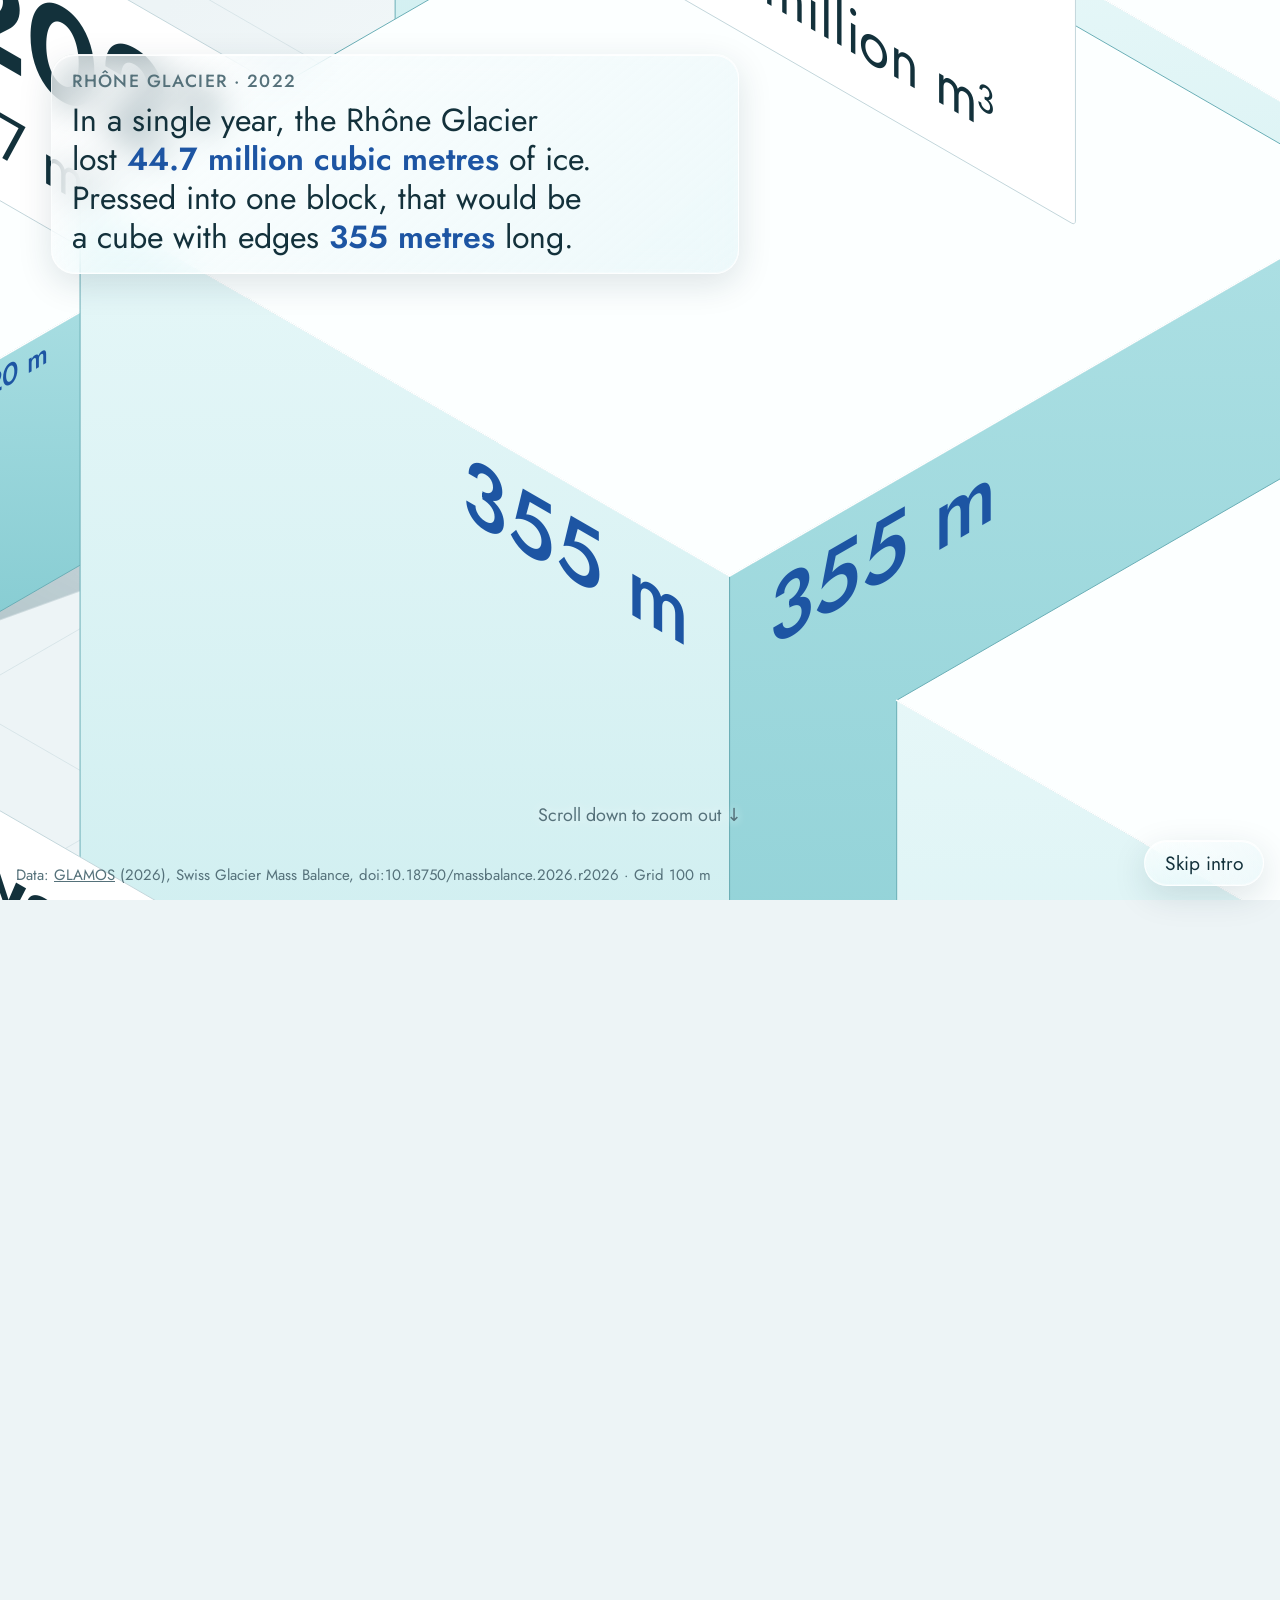
==== commit f23e3e36: "Frosted glass UI, one block per decade and smoother transitions" ====
--- a/index.html
+++ b/index.html
@@ -16,12 +16,19 @@
   --ice-top:#fcffff; --ice-l1:#e6f7f8; --ice-l2:#c6ebed; --ice-r1:#ade0e4; --ice-r2:#86ccd2; --ice-edge:#6aaeb6; --ice-hi:#ffffff;
   --shadow:#2b5865; --gain:#3f8792;
   --lm-top:#f6f7f8; --lm-l:#dfe4e7; --lm-r:#c5cfd3; --lm-edge:#8d9da4; --lm-roof:#aab8be;
-  --rock-l:#b9c2c6; --rock-r:#97a3a9; --snow:#ffffff;
+  --rock-l:#b9c2c6; --rock-r:#97a3a9; --snow:#ffffff; --rock-hi:#e6eaec; --rock-lo:#56636a;
   --water:#cfe4ec; --jet:#ffffff;
   --train-l:#b8463c; --train-r:#953a32; --train-t:#cc6a60; --twin:#e4f1f4;
   --field:#d5e8dc; --field-line:#ffffff;
   --sign:#ffffff; --sign-ink:#13313b; --sign-line:#c3d6db;
   --veil:rgba(237,244,246,.86);
+  /* frosted glass: semi-transparent, blurred background, bright edge on top */
+  --glass:linear-gradient(140deg,rgba(255,255,255,.66),rgba(212,238,243,.36));
+  --glass-hover:linear-gradient(140deg,rgba(255,255,255,.82),rgba(222,244,247,.5));
+  --glass-line:rgba(255,255,255,.8);
+  --glass-shadow:0 10px 34px rgba(19,49,59,.13),inset 0 1px 0 rgba(255,255,255,.9),inset 0 -1px 0 rgba(255,255,255,.3);
+  --glass-inner:rgba(255,255,255,.42);
+  --glass-blur:blur(18px) saturate(1.5);
   --font:"Jost","Avenir Next","Avenir","Futura","Segoe UI",system-ui,sans-serif;
   color-scheme:light; box-sizing:border-box;
 }
@@ -31,7 +38,7 @@
   --ice-top:#f2fbfc; --ice-l1:#cdeef0; --ice-l2:#a7dee2; --ice-r1:#88cdd3; --ice-r2:#5fb0b8; --ice-edge:#4f97a0; --ice-hi:#ffffff;
   --shadow:#000000; --gain:#7cc3cc;
   --lm-top:#c9d3d7; --lm-l:#a9b6bb; --lm-r:#8a99a0; --lm-edge:#5f7178; --lm-roof:#76878e;
-  --rock-l:#7d8b91; --rock-r:#64727a; --snow:#e8f1f3;
+  --rock-l:#7d8b91; --rock-r:#64727a; --snow:#e8f1f3; --rock-hi:#9aa7ac; --rock-lo:#46535a;
   --water:#1f3b47; --jet:#e8f1f3;
   --field:#2d4a3c; --field-line:#cfe3d6;
   --sign:#f4fbfc; --sign-ink:#13313b; --sign-line:#9fbcc4; --veil:rgba(15,29,35,.86); color-scheme:dark;
@@ -42,10 +49,24 @@
   --ice-top:#f2fbfc; --ice-l1:#cdeef0; --ice-l2:#a7dee2; --ice-r1:#88cdd3; --ice-r2:#5fb0b8; --ice-edge:#4f97a0; --ice-hi:#ffffff;
   --shadow:#000000; --gain:#7cc3cc;
   --lm-top:#c9d3d7; --lm-l:#a9b6bb; --lm-r:#8a99a0; --lm-edge:#5f7178; --lm-roof:#76878e;
-  --rock-l:#7d8b91; --rock-r:#64727a; --snow:#e8f1f3;
+  --rock-l:#7d8b91; --rock-r:#64727a; --snow:#e8f1f3; --rock-hi:#9aa7ac; --rock-lo:#46535a;
   --water:#1f3b47; --jet:#e8f1f3;
   --field:#2d4a3c; --field-line:#cfe3d6;
   --sign:#f4fbfc; --sign-ink:#13313b; --sign-line:#9fbcc4; --veil:rgba(15,29,35,.86); color-scheme:dark;
+}
+@media (prefers-color-scheme: dark){:root:not([data-theme="light"]){
+  --glass:linear-gradient(140deg,rgba(60,96,108,.5),rgba(15,29,35,.4));
+  --glass-hover:linear-gradient(140deg,rgba(76,116,128,.6),rgba(21,39,46,.5));
+  --glass-line:rgba(255,255,255,.2);
+  --glass-shadow:0 10px 34px rgba(0,0,0,.35),inset 0 1px 0 rgba(255,255,255,.16);
+  --glass-inner:rgba(255,255,255,.07);
+}}
+:root[data-theme="dark"]{
+  --glass:linear-gradient(140deg,rgba(60,96,108,.5),rgba(15,29,35,.4));
+  --glass-hover:linear-gradient(140deg,rgba(76,116,128,.6),rgba(21,39,46,.5));
+  --glass-line:rgba(255,255,255,.2);
+  --glass-shadow:0 10px 34px rgba(0,0,0,.35),inset 0 1px 0 rgba(255,255,255,.16);
+  --glass-inner:rgba(255,255,255,.07);
 }
 [hidden]{display:none!important}
 html,body{background:var(--bg);color:var(--ink)}
@@ -93,19 +114,26 @@
 .lm .fl{fill:none;stroke:var(--field-line);stroke-width:1;vector-effect:non-scaling-stroke}
 .lm .water{fill:var(--water);stroke:none}
 .lm .rock-l{fill:var(--rock-l)} .lm .rock-r{fill:var(--rock-r)}
+.lm .mt{stroke-width:.6} .lm .ridge{fill:none;stroke:var(--lm-edge);stroke-width:.9;vector-effect:non-scaling-stroke;stroke-linejoin:round;opacity:.7}
 .lm .snow{fill:var(--snow);stroke:none}
 .lm .jet{fill:var(--jet);stroke:var(--lm-edge);stroke-width:.5}
 .lm .spray{fill:var(--jet);stroke:none;opacity:.6}
 .lm .l.tr{fill:var(--train-l)} .lm .r.tr{fill:var(--train-r)} .lm .t.tr{fill:var(--train-t)}
 .lm .twin{fill:var(--twin);stroke:none}
-/* "All ice in one block": hide the year blocks; otherwise hide the total block */
-body.total .yb,body:not(.total) .tb{opacity:0;pointer-events:none}
+/* Year blocks (yb), one block per decade (db), one block for everything (tb): only the current view's blocks are visible */
+body:not(.total) .tb,body:not(.decade) .db,body.total .yb,body.decade .yb{opacity:0;pointer-events:none}
+
+/* frosted glass for buttons and pop-up windows */
+#order,.pill,.round,#info,.intro,#skip{background:var(--glass);border:1px solid var(--glass-line);box-shadow:var(--glass-shadow);
+  -webkit-backdrop-filter:var(--glass-blur);backdrop-filter:var(--glass-blur)}
+#order,.pill,.round,#skip{transition:background .25s,box-shadow .25s,transform .25s}
+#order:hover,.pill:hover,.round:hover,#skip:hover{background:var(--glass-hover);transform:translateY(-1px)}
 
 /* overlay text */
 .intro{position:fixed;left:calc(max(16px,env(safe-area-inset-left,0px),4vw) + 18px);top:calc(env(safe-area-inset-top,0px) + clamp(20px,6vh,64px));
   max-width:min(34ch,calc(100vw - 68px));font-size:clamp(21px,2.5vw,34px);line-height:1.22;margin:0;
   pointer-events:none;opacity:0;transform:translateY(12px);transition:opacity .55s,transform .55s;
-  background:var(--veil);padding:14px 18px;border-radius:16px;margin-left:-18px;text-wrap:balance}
+  padding:16px 20px;border-radius:24px;margin-left:-18px;text-wrap:balance}
 .intro.on{opacity:1;transform:none}
 .intro .kicker{display:block;font-size:.55em;letter-spacing:.08em;text-transform:uppercase;color:var(--muted);margin-bottom:.5em;font-weight:500}
 .intro b{font-weight:600;color:var(--accent)}
@@ -117,10 +145,10 @@
 body.free #controls{opacity:1;pointer-events:auto}
 #controls label{font-size:clamp(20px,2vw,28px)}
 .selectwrap{position:relative}
-#order,.pill{appearance:none;-webkit-appearance:none;font:inherit;font-size:clamp(18px,1.8vw,24px);color:var(--ink);background:var(--panel);border:2px solid var(--panel-line);border-radius:12px;padding:8px 48px 8px 16px;cursor:pointer}
-.pill{padding:8px 18px}
+#order,.pill{appearance:none;-webkit-appearance:none;font:inherit;font-size:clamp(18px,1.8vw,24px);color:var(--ink);border-radius:999px;padding:8px 50px 8px 20px;cursor:pointer}
+.pill{padding:8px 20px}
 .selectwrap::after{content:"";position:absolute;right:18px;top:50%;width:10px;height:10px;border-right:2.5px solid var(--ink);border-bottom:2.5px solid var(--ink);transform:translateY(-70%) rotate(45deg);pointer-events:none}
-.round{width:44px;height:44px;border-radius:50%;border:2px solid var(--panel-line);background:var(--panel);color:var(--ink);font:inherit;font-size:22px;line-height:1;cursor:pointer;display:grid;place-items:center;padding:0}
+.round{width:44px;height:44px;border-radius:50%;color:var(--ink);font:inherit;font-size:22px;line-height:1;cursor:pointer;display:grid;place-items:center;padding:0}
 button:focus-visible,select:focus-visible,a:focus-visible{outline:3px solid var(--accent);outline-offset:2px}
 #tip{font-size:16px;color:var(--muted);width:100%}
 #back{display:none}
@@ -136,10 +164,10 @@
 footer > *{pointer-events:auto;min-width:0}
 footer .src{flex:1}
 footer a{color:inherit}
-#skip{font:inherit;font-size:clamp(18px,1.7vw,24px);color:var(--ink);background:none;border:0;padding:4px 0;cursor:pointer;white-space:nowrap;text-decoration:underline;text-underline-offset:4px;text-decoration-thickness:1px}
+#skip{font:inherit;font-size:clamp(16px,1.5vw,20px);color:var(--ink);border-radius:999px;padding:8px 20px;cursor:pointer;white-space:nowrap}
 
 #info{position:fixed;right:max(16px,env(safe-area-inset-right,0px));top:calc(env(safe-area-inset-top,0px) + 88px);width:min(420px,calc(100vw - 32px));max-height:calc(100vh - 190px);overflow:auto;
-  background:var(--panel);border:2px solid var(--panel-line);border-radius:20px;padding:24px 26px;box-sizing:border-box;z-index:5;
+  border-radius:28px;padding:24px 26px;box-sizing:border-box;z-index:5;
   transform:translateX(24px);opacity:0;pointer-events:none;transition:opacity .35s,transform .35s}
 #info.open{opacity:1;transform:none;pointer-events:auto}
 #info h2{font-size:52px;font-weight:500;margin:0;line-height:1}
@@ -150,11 +178,11 @@
 #info .big{grid-column:1/-1;text-align:left;font-size:34px;color:var(--accent);line-height:1.1;margin-bottom:6px}
 #info .bigl{grid-column:1/-1;font-weight:600;font-size:16px;color:var(--ink);padding:0}
 #info p{line-height:1.45;margin:.6em 0;font-size:17px;max-width:62ch}
-#info .calc{font-variant-numeric:tabular-nums;background:var(--bg);border-radius:10px;padding:12px 14px;font-size:15px;line-height:1.6;overflow-x:auto;white-space:nowrap}
+#info .calc{font-variant-numeric:tabular-nums;background:var(--glass-inner);border:1px solid var(--glass-line);border-radius:16px;padding:12px 14px;font-size:15px;line-height:1.6;overflow-x:auto;white-space:nowrap}
 #info h3{font-size:17px;margin:1.2em 0 .3em;font-weight:600}
-#info .cmp{background:var(--bg);border-radius:12px;padding:12px 14px;margin:1em 0}
-#info .cmp p{margin:0 0 .6em}
-#info .cmp .pill{font-size:16px;padding:6px 14px;border-radius:10px}
+#info .cmp{background:var(--glass-inner);border:1px solid var(--glass-line);border-radius:18px;padding:14px 16px;margin:1em 0}
+#info .cmp p{margin:0 0 .7em}
+#info .cmp .pill{font-size:16px;padding:6px 16px}
 #close{position:absolute;right:14px;top:14px;width:40px;height:40px;font-size:24px}
 #info .sum{font-size:16px;color:var(--muted)}
 
@@ -342,8 +370,8 @@
 
 function makeBlock(d){
   const e=d.e;
-  const g=el('g',{class:'block'+(d.gain?' gain':'')+(d.total?' tb':' yb'),tabindex:0,role:'button',
-    'aria-label':d.total?`All the ice melted in ${d.n} years: ${mio(d.ice)}, cube edge ${f0.format(e)} metres`:d.gain?`${d.year}: gain of ${mio(-d.ice)} of ice`:`${d.year}: ${mio(d.ice)} of ice melted, cube edge ${f0.format(e)} metres`},gItems);
+  const g=el('g',{class:'block'+(d.gain?' gain':'')+' '+(d.group||'yb'),tabindex:0,role:'button',
+    'aria-label':d.sum?`${d.heading}: ${mio(d.ice)} of ice melted in ${d.n} years, cube edge ${f0.format(e)} metres`:d.gain?`${d.year}: gain of ${mio(-d.ice)} of ice`:`${d.year}: ${mio(d.ice)} of ice melted, cube edge ${f0.format(e)} metres`},gItems);
   el('polygon',{class:'f l',points:pts([[-e*C,-e/2],[0,0],[0,e],[-e*C,e/2]])},g);
   el('polygon',{class:'f r',points:pts([[0,0],[e*C,-e/2],[e*C,e/2],[0,e]])},g);
   el('polygon',{class:'f t',points:pts([[0,-e],[e*C,-e/2],[0,0],[-e*C,-e/2]])},g);
@@ -352,27 +380,37 @@
   const lab=f0.format(e)+' m';
   let t=el('text',{transform:`matrix(${M_LEFT},0,0)`,x:-e*0.06,y:fs*1.05,'text-anchor':'end','font-size':fs},dim); t.textContent=lab;
   t=el('text',{transform:`matrix(${M_RIGHT},0,0)`,x:e*0.06,y:fs*1.05,'font-size':fs},dim); t.textContent=lab;
-  const sign=addSign(g,e*0.1,e*0.3,e+12,SW,SH,[
-    [d.total?'Total':String(d.year),62,SH*0.5,'y'],
-    [d.gain?`+${mio(-d.ice)}`:mio(d.ice),30,SH*0.84,d.gain?'g':'']
+  // summed blocks are big and seen from far away, so their signs are bigger too
+  const sc=d.sum?2.4:1, sw=SW*sc, shh=SH*sc;
+  const sign=addSign(g,e*0.1,e*0.3,e+12,sw,shh,[
+    [d.title||String(d.year),62*sc,shh*0.5,'y'],
+    [d.gain?`+${mio(-d.ice)}`:mio(d.ice),30*sc,shh*0.84,d.gain?'g':'']
   ]);
-  const sg=el('g',{class:'shg '+(d.total?'tb':'yb')},gShadow);
+  const sg=el('g',{class:'shg '+(d.group||'yb')},gShadow);
   if(!d.gain) el('polygon',{class:'shadow',points:pts(shadowPts(e,e,e))},sg);
   if(d.rank){const r=el('text',{class:'rank',transform:`matrix(${M_GROUND},${P(0,e+75)})`,'font-size':58},sg); r.textContent='No. '+d.rank;}
   // points used to frame the view
-  const q=P(e*0.1,e*0.3,e+12+SH);
-  const box=[[-e*C,-e/2],[0,-e],[e*C,-e/2],[e*C,e/2],[0,e],[-e*C,e/2],q,[q[0]+SW*C,q[1]+SW*0.5]];
-  const it={kind:'block',d,e,el:g,sh:sg,w:e,dp:e,box,dim,sign,fs,cur:{x:0,y:0}};
+  const q=P(e*0.1,e*0.3,e+12+shh);
+  const box=[[-e*C,-e/2],[0,-e],[e*C,-e/2],[e*C,e/2],[0,e],[-e*C,e/2],q,[q[0]+sw*C,q[1]+sw*0.5]];
+  const it={kind:'block',d,e,el:g,sh:sg,w:e,dp:e,box,dim,sign,fs,sc,cur:{x:0,y:0}};
   g.addEventListener('keydown',ev=>{if(ev.key==='Enter'||ev.key===' '){ev.preventDefault();enterSingle(it);}});
   items.push(it); blocks.push(it); return it;
 }
 D.forEach(makeBlock);
 const byYear=Object.fromEntries(blocks.map(b=>[b.d.year,b]));
-// One block with all the ice melted in the years with a loss
-const TOTAL=(()=>{
-  const ice=losses.reduce((s,d)=>s+d.ice,0), water=losses.reduce((s,d)=>s+d.water,0);
-  return makeBlock({year:'1885–2026',total:true,ice,water,gain:false,e:Math.cbrt(ice),n:losses.length,net:D.reduce((s,d)=>s+d.ice,0)});
-})();
+// A summed block: all the ice melted in the years with a loss of a list of years
+function sumBlock(list,extra){
+  const ls=list.filter(d=>!d.gain);
+  const ice=ls.reduce((s,d)=>s+d.ice,0), water=ls.reduce((s,d)=>s+d.water,0);
+  return makeBlock({sum:true,ice,water,gain:false,e:Math.cbrt(ice),n:ls.length,m:list.length,net:list.reduce((s,d)=>s+d.ice,0),...extra});
+}
+// One block with everything
+const TOTAL=sumBlock(D,{year:'1885–2026',total:true,group:'tb',title:'Total',heading:'All the ice',range:'1885–1909 and 2007–2026'});
+// One block per decade
+const DECS=[1880,1890,1900,2000,2010,2020].map(dec=>{
+  const list=D.filter(d=>Math.floor(d.year/10)*10===dec);
+  return sumBlock(list,{year:`${dec}s`,dec,group:'db',title:`${dec}s`,heading:`The ${dec}s`,range:`${list[0].year}–${list[list.length-1].year}`});
+});
 
 // ---------- Landmarks (approximate, publicly known measurements, not from GLAMOS) ----------
 function box(g,x,y,z,w,d,h,cls=''){
@@ -467,15 +505,22 @@
     : `The edge of the cube would be ${pct(e/204)} of the length of the Chapel Bridge in Lucerne (204 m).`});
 LM.matter=landmark({name:'Matterhorn',w:1800,dp:1800,
   draw:g=>{
-    // simplified shape: only the last 1’218 m, from the Hörnli hut (3’260 m) to the summit (4’478 m)
-    const w=1800,d=1800,pk=P(990,810,1218);
-    const a=P(0,d,0),b=P(w,d,0),c=P(w,0,0);
-    el('polygon',{class:'rock-l',points:pts([a,b,pk])},g);
-    el('polygon',{class:'rock-r',points:pts([c,b,pk])},g);
-    el('polygon',{class:'snow',points:pts([pk,mix(pk,a,.26),mix(pk,mix(a,b,.55),.18),mix(pk,b,.3)])},g);
-    el('polygon',{class:'snow',points:pts([pk,mix(pk,b,.3),mix(pk,mix(b,c,.5),.2),mix(pk,c,.24)])},g);
+    // Only the last 1’218 m, from the Hörnli hut (3’260 m) to the summit (4’478 m), in a simplified shape.
+    // Flat like the other landmarks: a light and a dark face and a snow cap,
+    // but with bent ridges (the shoulder on the front Hörnli ridge, a slightly crooked summit).
+    const TOP=[1000,760,1218];
+    const RL=[TOP,[905,845,1168],[800,950,1015],[610,1140,800],[365,1415,470],[130,1670,155],[0,1800,0]];        // left skyline
+    const RF=[TOP,[1105,895,1112],[1225,1030,1005],[1345,1170,940],[1500,1390,620],[1690,1640,235],[1800,1800,0]]; // Hörnli ridge (front)
+    const RR=[TOP,[1100,650,1125],[1205,560,1010],[1320,440,845],[1470,300,540],[1660,120,190],[1800,0,0]];       // right skyline
+    const Q=q=>P(...q);
+    const mid=(a,b,t,dz)=>[a[0]+(b[0]-a[0])*t,a[1]+(b[1]-a[1])*t,a[2]+(b[2]-a[2])*t-dz];
+    el('polygon',{class:'rock-l',points:pts([...RL].reverse().concat(RF.slice(1)).map(Q))},g);
+    el('polygon',{class:'rock-r',points:pts([...RF].reverse().concat(RR.slice(1)).map(Q))},g);
+    // snow caps with a jagged lower edge
+    el('polygon',{class:'snow',points:pts([TOP,RL[1],RL[2],mid(RL[2],RF[2],.3,90),mid(RL[2],RF[2],.6,10),mid(RL[2],RF[2],.8,70),RF[2],RF[1]].map(Q))},g);
+    el('polygon',{class:'snow',points:pts([TOP,RF[1],RF[2],mid(RF[2],RR[2],.25,60),mid(RF[2],RR[2],.55,0),mid(RF[2],RR[2],.8,80),RR[2],RR[1]].map(Q))},g);
   },
-  sign:[['Matterhorn',40,48,'y'],['last 1’218 m to the summit',30,86]],signAt:[990,810,1260],shadows:[[200,200,1400,1400,500]],
+  sign:[['Matterhorn',40,48,'y'],['last 1’218 m to the summit',30,86]],signAt:[1000,760,1260],shadows:[[200,200,1400,1400,500]],
   cmp:e=>`The cube would reach ${pct(e/1218)} of the way up the last 1’218 m of the Matterhorn, from the Hörnli hut (3’260 m) to the summit (4’478 m).`});
 LM.hb=landmark({name:'Zurich HB main hall',w:131,dp:43,
   draw:g=>{
@@ -523,16 +568,19 @@
   labels.push({x:30,y:yB,z:rowTop(B.slice(0,cols)),text:'2007 – 2026',sub:'There are no measurements for 1910 – 2006'});
   return {pos,labels};
 }
+// Decades: one summed block each, 3 per row; the year blocks fly into their decade block and disappear
+const decCell=()=>Math.max(...DECS.map(b=>b.e))+360;
+const decadePos=i=>{const c=decCell(), e=DECS[i].e; return {x:(i%3)*c+(c-e)/2,y:Math.floor(i/3)*c+(c-e)/2};};
 function layoutDecade(){
-  const pos=new Map(),labels=[];
-  [1880,1890,1900,2000,2010,2020].forEach((dec,gi)=>{
-    const ox=(gi%3)*(4*S+S*0.9), oy=Math.floor(gi/3)*(3*S+S*1.3);
-    const list=D.filter(d=>Math.floor(d.year/10)*10===dec);
-    list.forEach((d,i)=>pos.set(d,{x:ox+(i%4)*S,y:oy+Math.floor(i/4)*S}));
-    const net=list.reduce((s,d)=>s+d.ice,0);
-    labels.push({x:ox+30,y:oy,z:rowTop(list.slice(0,4)),text:`${dec}s`,sub:`${list.length} ${list.length===1?'year':'years'} measured · net loss ${mio(net)}`});
+  const pos=new Map();
+  DECS.forEach((b,i)=>{
+    const p=decadePos(i), d=b.d;
+    D.filter(y=>Math.floor(y.year/10)*10===d.dec).forEach(y=>pos.set(y,{x:p.x+b.e/2-S/2,y:p.y+b.e/2-S/2}));
   });
-  return {pos,labels};
+  // one heading only: each decade block carries its own sign with the decade and the volume
+  const top=Math.max(...DECS.map(b=>b.e))+12+SH*2.4+160;
+  const labels=[{x:30,y:0,z:top,text:'One block per decade',sub:'Ice melted in the years with a loss'}];
+  return {pos,labels,maxY:2*decCell()};
 }
 function layoutLoss(){
   const pos=new Map(),labels=[],cols=7;
@@ -547,7 +595,7 @@
   // all year blocks fly into the middle of the big block and disappear
   const pos=new Map(), t=totalPos(), E=TOTAL.e;
   D.forEach(d=>pos.set(d,{x:t.x+E/2-S/2,y:t.y+E/2-S/2}));
-  const labels=[{x:t.x+30,y:t.y,z:E+12+SH+140,text:'All the ice in one block',sub:`${losses.length} years with a loss · 1885 – 1909 and 2007 – 2026`}];
+  const labels=[{x:t.x+30,y:t.y,z:E+12+SH*2.4+160,text:'All the ice in one block',sub:`${losses.length} years with a loss · 1885 – 1909 and 2007 – 2026`}];
   return {pos,labels,maxY:TOTAL_MAXY};
 }
 const rowTop=list=>Math.max(...list.map(d=>d.e))+12+SH+140;
@@ -559,6 +607,7 @@
   L.pos.forEach((p,d)=>{const b=byYear[d.year];tg.set(b,{x:p.x+(S-b.e)/2,y:p.y+(S-b.e)/2});maxY=Math.max(maxY,p.y+S);});
   if(L.maxY)maxY=L.maxY;
   tg.set(TOTAL,totalPos());
+  DECS.forEach((b,i)=>tg.set(b,decadePos(i)));
   // Landmarks stand in one row in front of the blocks, so no block hides them.
   // Each gets as much room as its sign is wide, so the signs never overlap.
   let rx=0; const ry=maxY+S*0.35;
@@ -588,7 +637,9 @@
 }
 let lastOrder='';
 function sortDepth(){
-  const s=items.slice().sort((a,b)=>(a.cur.x+a.w/2+a.cur.y+a.dp/2)-(b.cur.x+b.w/2+b.cur.y+b.dp/2));
+  let s=items.slice().sort((a,b)=>(a.cur.x+a.w/2+a.cur.y+a.dp/2)-(b.cur.x+b.w/2+b.cur.y+b.dp/2));
+  // in the single view, the chosen block and landmark are always drawn on top of the faded rest
+  if(single)s=s.filter(i=>i!==single&&i!==pick).concat([single,pick]);
   const key=s.map(i=>items.indexOf(i)).join(',');
   if(key!==lastOrder){lastOrder=key;s.forEach(i=>gItems.appendChild(i.el));}
 }
@@ -599,18 +650,24 @@
   world.setAttribute('transform',`translate(${W/2},${H/2}) scale(${cam.k}) translate(${-cam.x},${-cam.y})`);
   for(const b of blocks){
     b.dim.style.display = b.fs*cam.k<7 ? 'none' : '';
-    b.sign.style.display = 30*cam.k<5 && 62*cam.k<9 ? 'none' : '';
+    b.sign.style.display = 30*b.sc*cam.k<5 && 62*b.sc*cam.k<9 ? 'none' : '';
   }
 }
 function fit(list,getPos,pad){
   let x0=Infinity,y0=Infinity,x1=-Infinity,y1=-Infinity;
   for(const it of list){const o=P(getPos(it).x,getPos(it).y);for(const q of it.box){const x=o[0]+q[0],y=o[1]+q[1];if(x<x0)x0=x;if(x>x1)x1=x;if(y<y0)y0=y;if(y>y1)y1=y;}}
-  const k=Math.min((W-pad.l-pad.r)/(x1-x0),(H-pad.t-pad.b)/(y1-y0));
+  // never zero or negative (e.g. a hidden or tiny window), otherwise the zoom maths breaks
+  const k=Math.max(1e-4,Math.min((W-pad.l-pad.r)/(x1-x0),(H-pad.t-pad.b)/(y1-y0)));
   return {k,x:(x0+x1)/2-((pad.l+W-pad.r)/2-W/2)/k,y:(y0+y1)/2-((pad.t+H-pad.b)/2-H/2)/k};
 }
 const overviewPad=()=>({l:24,r:W>700?84:24,t:W>700?100:130,b:70});
 const singlePad=()=>W>700?{l:40,r:Math.min(420,W-32)+56,t:100,b:80}:{l:20,r:20,t:90,b:H*0.52+30};
-const visible=it=>it===TOTAL?layout==='total':(it.kind==='block'?layout!=='total':true);
+function visibleIn(it,lay){
+  if(it.kind!=='block')return true;
+  const g=it.d.group||'yb';
+  return g==='tb'?lay==='total':g==='db'?lay==='decade':(lay!=='total'&&lay!=='decade');
+}
+const visible=it=>visibleIn(it,layout);
 const fitAll=(getPos=it=>it.cur)=>fit(items.filter(visible),getPos,overviewPad());
 function camLerp(a,b,t){return {x:lerp(a.x,b.x,t),y:lerp(a.y,b.y,t),k:Math.exp(lerp(Math.log(a.k),Math.log(b.k),t))};}
 
@@ -675,14 +732,28 @@
   applyCam();
   if(done)anim=null;else requestAnimationFrame(tick);
 }
+// Put an item at its place in the current layout at once (also stops any running move for it).
+function snapHome(it){const p=home.get(it);it.cur={...p};it.from={...p};it.to={...p};place(it);}
 function setLayout(name,instant){
+  const old=layout;
   layout=name; svg.dataset.layout=name;
   document.body.classList.toggle('total',name==='total');
+  document.body.classList.toggle('decade',name==='decade');
   const {tg,labels,order}=targets(name);
   home=tg;
   drawLabels(labels,instant);
   if(instant){for(const it of items){it.cur={...tg.get(it)};place(it);}sortDepth();anim=null;return;}
-  animate(tg,free?fitAll(it=>tg.get(it)):null,order);
+  // Only blocks that are visible before and after the switch move.
+  // Blocks that appear wait at their new place and fade in; blocks that disappear fade out where they stand.
+  const moveTg=new Map(tg), leaving=[];
+  for(const it of items){
+    if(it.kind!=='block')continue;
+    const was=visibleIn(it,old), will=visibleIn(it,name);
+    if(!was){it.cur={...tg.get(it)};place(it);}
+    else if(!will){moveTg.set(it,{...it.cur});leaving.push(it);}
+  }
+  setTimeout(()=>leaving.forEach(it=>{if(!visibleIn(it,layout))snapHome(it);}),700);
+  animate(moveTg,free?fitAll(it=>tg.get(it)):null,order);
 }
 document.getElementById('order').addEventListener('change',e=>setLayout(e.target.value));
 
@@ -714,19 +785,29 @@
   // The previous landmark fades out where it stands, then goes back home unseen.
   if(prev&&prev!==pick){
     tg.set(prev,{...prev.cur});
-    setTimeout(()=>{if(prev!==pick&&prev.el.classList.contains('gone')){prev.cur={...home.get(prev)};place(prev);}},700);
+    setTimeout(()=>{if(prev!==pick&&prev.el.classList.contains('gone'))snapHome(prev);},700);
   }
   animate(tg,singleCam(tg),null,900);
   showBlock(it);
 }
 function exitSingle(){
   if(!single)return;
+  const lm=pick;
   single.el.classList.remove('sel');
   single=null; pick=null;
-  for(const it of items){it.el.classList.remove('fade','gone');it.sh.classList.remove('fade','gone');}
+  for(const it of items){if(it===lm)continue;it.el.classList.remove('fade','gone');it.sh.classList.remove('fade','gone');}
+  // The landmark does not travel back across the map: it fades out next to the block
+  // and fades in again at its own place in the overview.
+  lm.el.classList.add('gone');lm.sh.classList.add('gone');
   document.body.classList.remove('single');
   info.classList.remove('open');
-  animate(home,free?fitAll(it=>home.get(it)):null,null,900);
+  const tg=new Map(home); tg.set(lm,{...lm.cur});
+  animate(tg,free?fitAll(it=>home.get(it)):null,null,900);
+  setTimeout(()=>{
+    if(pick===lm)return;          // chosen again in the meantime
+    snapHome(lm);
+    if(!single){lm.el.classList.remove('gone');lm.sh.classList.remove('gone');}
+  },650);
 }
 
 // ---------- Info box ----------
@@ -735,15 +816,17 @@
   const d=it.d, m2=d.area*1e6;
   const dates=`Measured from ${date(d.start)} to ${date(d.end)}`;
   const cmp=`<div class="cmp"><p>${pick.cmp(d.e,d)}</p><button class="pill" type="button" data-act="another">Compare with another landmark ↻</button></div>`;
-  if(d.total){
-    infobody.innerHTML=`<h2 style="font-size:40px">All the ice</h2><p class="dates">${d.n} years with a loss · 1885–1909 and 2007–2026</p>
-      <dl><dt class="bigl">Ice melted in total</dt><dd class="big">${f0.format(d.ice)} m³</dd>
+  if(d.sum){
+    const g=d.m-d.n, yrs=n=>`${n} ${n===1?'year':'years'}`;
+    infobody.innerHTML=`<h2 style="font-size:40px">${d.heading}</h2><p class="dates">${yrs(d.m)} measured · ${d.range}</p>
+      <dl><dt class="bigl">Ice melted in ${yrs(d.n)} with a loss</dt><dd class="big">${f0.format(d.ice)} m³</dd>
       <dt>Cube edge</dt><dd>${f0.format(d.e)} m</dd>
       <dt>As water</dt><dd>${mio(d.water)}</dd>
-      <dt>Minus the ${D.length-d.n} years with a gain</dt><dd>${mio(d.net)} net</dd></dl>
-      <p>There are no measurements for 1910–2006, so those years are not part of this block.</p>
+      ${g>0?`<dt>Minus the ${yrs(g)} with a gain</dt><dd>${mio(d.net)} net</dd>`:''}</dl>
+      ${d.total?'<p>There are no measurements for 1910–2006, so those years are not part of this block.</p>':''}
+      ${d.dec===2000?'<p>In this decade, GLAMOS only measured 2007, 2008 and 2009.</p>':''}
       ${cmp}<h3>How this was calculated</h3><div class="calc">
-      Sum of the ${d.n} years with a loss = ${f0.format(d.ice)} m³ of ice<br>
+      Sum of the ${yrs(d.n)} with a loss = ${f0.format(d.ice)} m³ of ice<br>
       ∛ ${f0.format(d.ice)} m³ = ${f0.format(d.e)} m edge length</div>`;
   }else if(d.gain){
     infobody.innerHTML=`<h2>${d.year}</h2><p class="dates">${dates}</p>
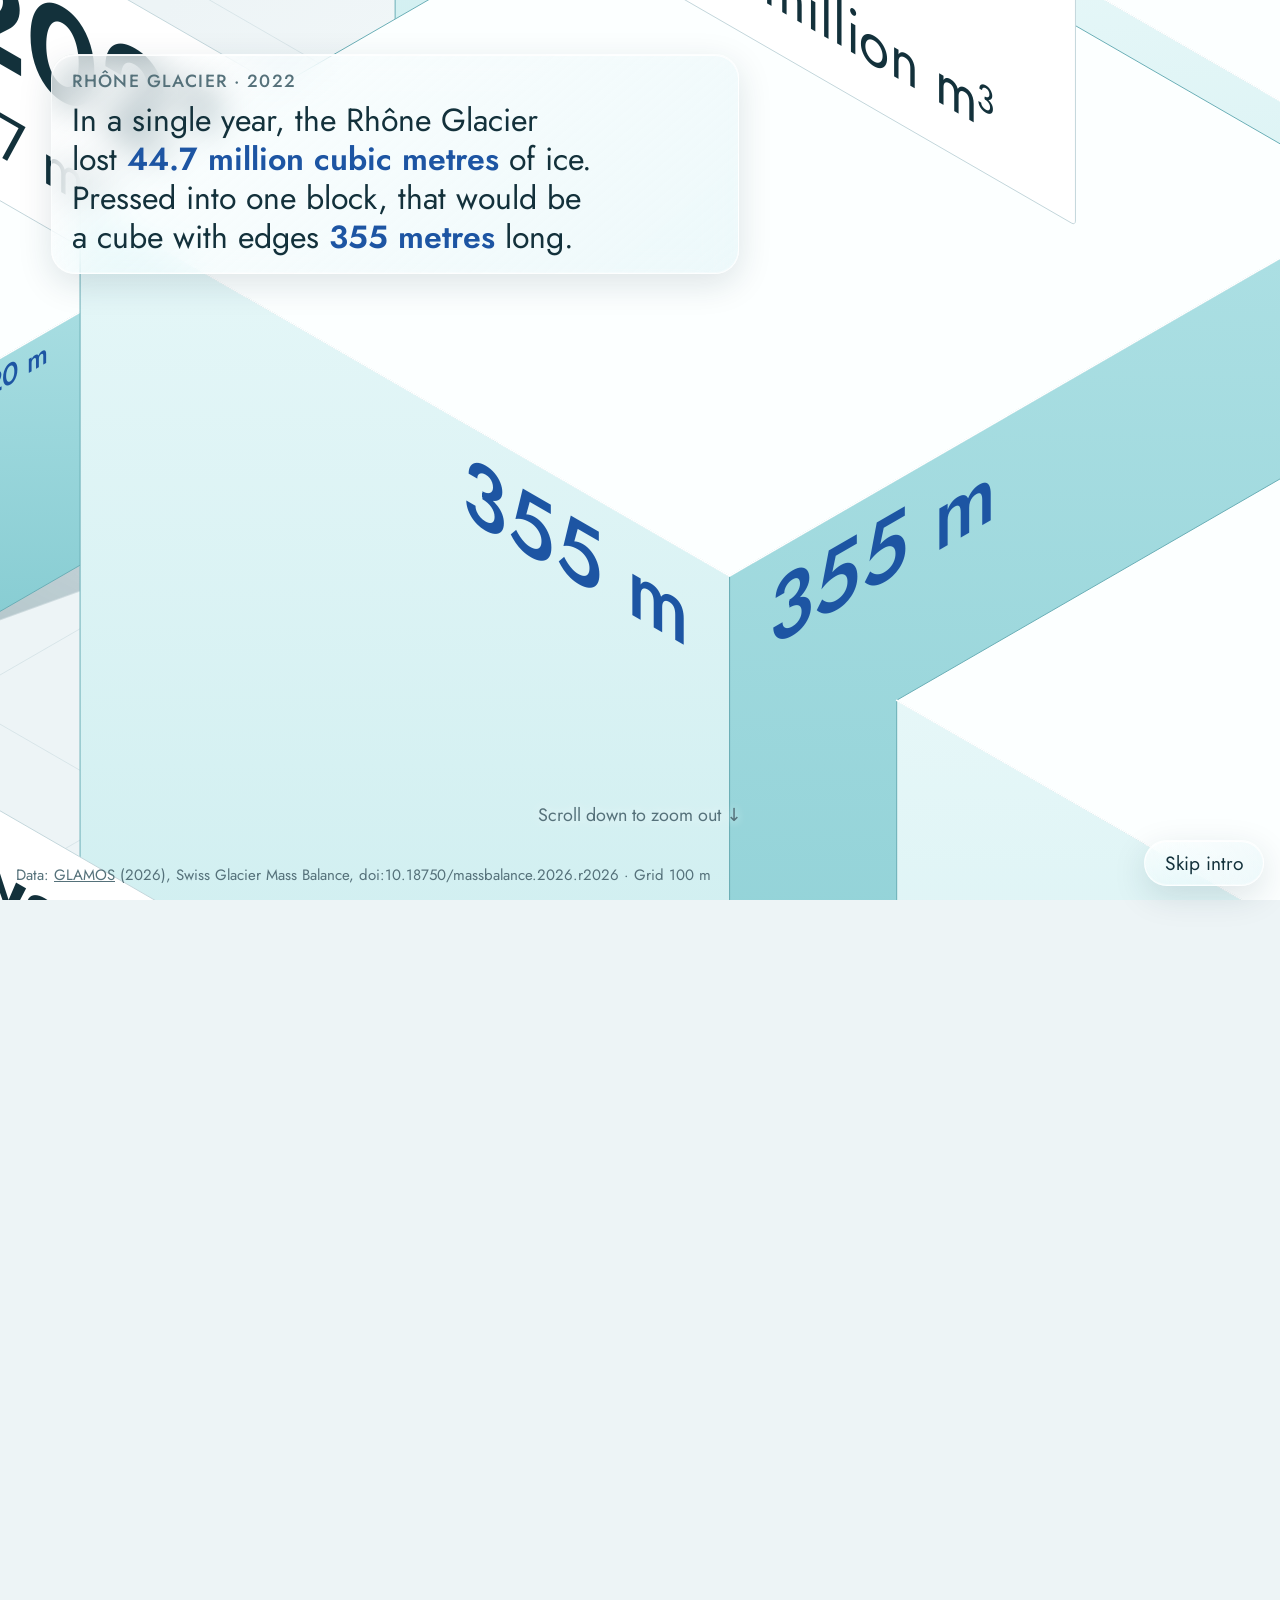
==== commit 168b1f30: "Add timeline view, coloured landmarks and hover effects" ====
--- a/index.html
+++ b/index.html
@@ -14,7 +14,8 @@
   --bg:#edf4f6; --bg2:#f8fbfc; --ink:#13313b; --muted:#55717a; --grid:#9fbcc4;
   --accent:#1d55a3; --panel:#fbfdfe; --panel-line:#13313b;
   --ice-top:#fcffff; --ice-l1:#e6f7f8; --ice-l2:#c6ebed; --ice-r1:#ade0e4; --ice-r2:#86ccd2; --ice-edge:#6aaeb6; --ice-hi:#ffffff;
-  --shadow:#2b5865; --gain:#3f8792;
+  --shadow:#2b5865; --gain:#2a5d9b;
+  --gain-top:#d4e6f7; --gain-l1:#8db8e3; --gain-l2:#5f93cc; --gain-r1:#4a7fbd; --gain-r2:#2f62a0; --gain-edge:#234f86;
   --lm-top:#f6f7f8; --lm-l:#dfe4e7; --lm-r:#c5cfd3; --lm-edge:#8d9da4; --lm-roof:#aab8be;
   --rock-l:#b9c2c6; --rock-r:#97a3a9; --snow:#ffffff; --rock-hi:#e6eaec; --rock-lo:#56636a;
   --water:#cfe4ec; --jet:#ffffff;
@@ -36,7 +37,8 @@
   --bg:#0f1d23; --bg2:#15272e; --ink:#e3f0f3; --muted:#93adb5; --grid:#3d5c66;
   --accent:#8cb8ff; --panel:#15272e; --panel-line:#e3f0f3;
   --ice-top:#f2fbfc; --ice-l1:#cdeef0; --ice-l2:#a7dee2; --ice-r1:#88cdd3; --ice-r2:#5fb0b8; --ice-edge:#4f97a0; --ice-hi:#ffffff;
-  --shadow:#000000; --gain:#7cc3cc;
+  --shadow:#000000; --gain:#8fb8ef;
+  --gain-top:#c3dbf3; --gain-l1:#7eaadb; --gain-l2:#5687c2; --gain-r1:#4274b2; --gain-r2:#2b5893; --gain-edge:#1f467a;
   --lm-top:#c9d3d7; --lm-l:#a9b6bb; --lm-r:#8a99a0; --lm-edge:#5f7178; --lm-roof:#76878e;
   --rock-l:#7d8b91; --rock-r:#64727a; --snow:#e8f1f3; --rock-hi:#9aa7ac; --rock-lo:#46535a;
   --water:#1f3b47; --jet:#e8f1f3;
@@ -47,7 +49,8 @@
   --bg:#0f1d23; --bg2:#15272e; --ink:#e3f0f3; --muted:#93adb5; --grid:#3d5c66;
   --accent:#8cb8ff; --panel:#15272e; --panel-line:#e3f0f3;
   --ice-top:#f2fbfc; --ice-l1:#cdeef0; --ice-l2:#a7dee2; --ice-r1:#88cdd3; --ice-r2:#5fb0b8; --ice-edge:#4f97a0; --ice-hi:#ffffff;
-  --shadow:#000000; --gain:#7cc3cc;
+  --shadow:#000000; --gain:#8fb8ef;
+  --gain-top:#c3dbf3; --gain-l1:#7eaadb; --gain-l2:#5687c2; --gain-r1:#4274b2; --gain-r2:#2b5893; --gain-edge:#1f467a;
   --lm-top:#c9d3d7; --lm-l:#a9b6bb; --lm-r:#8a99a0; --lm-edge:#5f7178; --lm-roof:#76878e;
   --rock-l:#7d8b91; --rock-r:#64727a; --snow:#e8f1f3; --rock-hi:#9aa7ac; --rock-lo:#46535a;
   --water:#1f3b47; --jet:#e8f1f3;
@@ -73,6 +76,7 @@
 body{margin:0;padding:0;font-family:var(--font);font-size:18px;-webkit-font-smoothing:antialiased}
 #scroller{height:460vh}
 #stage{position:fixed;inset:0;overflow:hidden;background:radial-gradient(ellipse at 50% 40%,var(--bg2),var(--bg) 70%)}
+#world{transition:opacity .3s} #world.switch{opacity:0}
 #scene{width:100%;height:100%;display:block;font-family:var(--font);user-select:none;-webkit-user-select:none}
 body.free #scene{touch-action:none;cursor:grab}
 body.free.dragging #scene{cursor:grabbing}
@@ -99,10 +103,11 @@
 .block .hl{fill:none;stroke:var(--ice-hi);stroke-width:1.6;vector-effect:non-scaling-stroke;stroke-linecap:round}
 .block:hover .f,.block:focus-visible .f{stroke:var(--accent);stroke-width:1.6}
 .block.sel .f{stroke:var(--accent);stroke-width:2.4}
-.block.gain .f{fill:var(--bg2);fill-opacity:.55;stroke:var(--gain);stroke-width:1.4;stroke-dasharray:7 5}
-.block.gain .hl{display:none}
+/* years with a gain: solid deep glacier blue (new ice) instead of pale turquoise (melted ice) */
+.block.gain .f{stroke:var(--gain-edge)} .block.gain .t{fill:var(--gain-top)} .block.gain .l{fill:url(#gGL)} .block.gain .r{fill:url(#gGR)}
+.block.gain .hl{stroke:rgba(255,255,255,.6)}
 .dim text{fill:var(--accent);font-weight:500;letter-spacing:.01em}
-.block.gain .dim text{fill:var(--gain)}
+.block.gain .dim text{fill:#f2f8ff}
 .sign rect{fill:var(--sign);stroke:var(--sign-line);stroke-width:1;vector-effect:non-scaling-stroke}
 .sign text{fill:var(--sign-ink)}
 .sign .y{font-weight:600}
@@ -120,8 +125,18 @@
 .lm .spray{fill:var(--jet);stroke:none;opacity:.6}
 .lm .l.tr{fill:var(--train-l)} .lm .r.tr{fill:var(--train-r)} .lm .t.tr{fill:var(--train-t)}
 .lm .twin{fill:var(--twin);stroke:none}
+/* landmark colours: muted, flat, one light and one darker side each */
+.lm.prime .l{fill:#acd0cc} .lm.prime .r{fill:#85b0ac} .lm.prime .t{fill:#d2e8e5} .lm.prime .win{stroke:#5a8a86;opacity:.8}
+.lm.gross .l{fill:#e8dbc0} .lm.gross .r{fill:#cfbf9e} .lm.gross .t{fill:#f2e9d7} .lm.gross .roof{fill:#5e6a70}
+.lm.jet .water{fill:#b5d8e6}
+.lm.bridge .water{fill:#b8d8de} .lm.bridge .l{fill:#c09468} .lm.bridge .r{fill:#9b7350} .lm.bridge .t{fill:#8e4a36} .lm.bridge .roof{fill:#ad5c43}
+.lm.bridge .stone.l{fill:#dfcca6} .lm.bridge .stone.r{fill:#c3ad86} .lm.bridge .troof{fill:#a35640} .lm.bridge .troof.dk{fill:#7f3f2d} .lm.bridge .win{stroke:#7b5a3a;opacity:.9}
+.lm.hb .l{fill:#e4d9c5} .lm.hb .r{fill:#cabda5} .lm.hb .t{fill:#eee6d8} .lm.hb .roof{fill:#7c878d} .lm.hb .win{stroke:#9c8e76;opacity:.9}
+.lm.zhdk .l{fill:#ebe9e4} .lm.zhdk .r{fill:#d0cdc5} .lm.zhdk .t{fill:#f5f4f0} .lm.zhdk .win{stroke:#7fa9c4;opacity:.95}
 /* Year blocks (yb), one block per decade (db), one block for everything (tb): only the current view's blocks are visible */
 body:not(.total) .tb,body:not(.decade) .db,body.total .yb,body.decade .yb{opacity:0;pointer-events:none}
+/* Timeline: no landmarks, except the one next to a block in the single view */
+body.timeline:not(.single) .lm,body.timeline:not(.single) .lsh{opacity:0;pointer-events:none}
 
 /* frosted glass for buttons and pop-up windows */
 #order,.pill,.round,#info,.intro,#skip{background:var(--glass);border:1px solid var(--glass-line);box-shadow:var(--glass-shadow);
@@ -151,9 +166,18 @@
 .round{width:44px;height:44px;border-radius:50%;color:var(--ink);font:inherit;font-size:22px;line-height:1;cursor:pointer;display:grid;place-items:center;padding:0}
 button:focus-visible,select:focus-visible,a:focus-visible{outline:3px solid var(--accent);outline-offset:2px}
 #tip{font-size:16px;color:var(--muted);width:100%}
+#legend{display:flex;gap:18px;font-size:15px;color:var(--muted);width:100%;margin-top:-4px}
+#legend span{display:inline-flex;align-items:center;gap:7px}
+#legend .sw{width:14px;height:14px;border-radius:4px;display:inline-block;border:1px solid var(--ice-edge)}
+#legend .sw.loss{background:linear-gradient(135deg,var(--ice-l1),var(--ice-r2))}
+#legend .sw.gain{background:linear-gradient(135deg,var(--gain-l1),var(--gain-r2));border-color:var(--gain-edge)}
 #back{display:none}
+/* previous / next year, only in the single view of the timeline */
+#nav{display:none;gap:8px}
+body.single.timeline #nav{display:inline-flex}
+.pill:disabled{opacity:.35;cursor:default;transform:none}
 body.single #back{display:inline-block}
-body.single #controls label,body.single .selectwrap,body.single #tip{display:none}
+body.single #controls label,body.single .selectwrap,body.single #tip,body.single #legend{display:none}
 
 #zoom{position:fixed;right:max(16px,env(safe-area-inset-right,0px));bottom:calc(env(safe-area-inset-bottom,0px) + 70px);display:flex;flex-direction:column;gap:8px;opacity:0;pointer-events:none;transition:opacity .5s}
 body.free #zoom{opacity:1;pointer-events:auto}
@@ -199,6 +223,17 @@
   body.single #zoom{display:none}
   #controls label{display:none}
 }
+/* hover effects */
+.fx{pointer-events:none;transition:opacity .35s;animation:fxIn .2s ease-out}
+@keyframes fxIn{from{opacity:0}to{opacity:1}}
+.fx.out{opacity:0}
+.fx .drop{fill:#4aa9cf;stroke:#ffffff;stroke-width:1;vector-effect:non-scaling-stroke;opacity:0;animation:fxFall 1.8s ease-in infinite}
+.fx .puddle{fill:#6bbfdc;transform-origin:0 0;animation:fxPuddle .9s ease-out forwards}
+.fx .flake{fill:#fff;stroke:#5a80b4;stroke-width:1.1;vector-effect:non-scaling-stroke;opacity:0;animation:fxFall 2.4s linear infinite}
+.fx .cap{fill:#fff;opacity:0;animation:fxCap 1.1s ease-out forwards}
+@keyframes fxFall{0%{transform:translate(0,0);opacity:0}12%{opacity:1}85%{opacity:1}100%{transform:translate(var(--dx,0px),var(--d));opacity:0}}
+@keyframes fxPuddle{from{transform:scale(.55);opacity:0}to{transform:scale(1);opacity:.5}}
+@keyframes fxCap{from{opacity:0}to{opacity:.8}}
 @media (prefers-reduced-motion:reduce){.intro,#info,#controls,#zoom,.glabels,.rank,.block,.lm,.shg{transition:none}}
 </style>
 </head>
@@ -209,6 +244,8 @@
     <defs>
       <linearGradient id="gL" x1="0" y1="0" x2="0" y2="1"><stop offset="0" style="stop-color:var(--ice-l1)"/><stop offset="1" style="stop-color:var(--ice-l2)"/></linearGradient>
       <linearGradient id="gR" x1="0" y1="0" x2="0" y2="1"><stop offset="0" style="stop-color:var(--ice-r1)"/><stop offset="1" style="stop-color:var(--ice-r2)"/></linearGradient>
+      <linearGradient id="gGL" x1="0" y1="0" x2="0" y2="1"><stop offset="0" style="stop-color:var(--gain-l1)"/><stop offset="1" style="stop-color:var(--gain-l2)"/></linearGradient>
+      <linearGradient id="gGR" x1="0" y1="0" x2="0" y2="1"><stop offset="0" style="stop-color:var(--gain-r1)"/><stop offset="1" style="stop-color:var(--gain-r2)"/></linearGradient>
       <linearGradient id="gS" x1="0" y1="1" x2="1" y2="0"><stop offset="0.15" style="stop-color:var(--shadow);stop-opacity:.30"/><stop offset="1" style="stop-color:var(--shadow);stop-opacity:0"/></linearGradient>
     </defs>
     <g id="world"></g>
@@ -219,20 +256,23 @@
 
 <p class="intro" data-step="0"><span class="kicker">Rhône Glacier · 2022</span>In a single year, the Rhône Glacier lost <b>44.7 million cubic metres</b> of ice. Pressed into one block, that would be a cube with edges <b>355 metres</b> long.</p>
 <p class="intro" data-step="1"><span class="kicker">For comparison, at the same scale</span>Zurich’s Prime Tower is 126 metres tall. The Grossmünster reaches about 62 metres to the tips of its towers. In front lies a football pitch, 105 × 68 metres.</p>
-<p class="intro" data-step="2"><span class="kicker">45 measured years</span>Each block is one year. GLAMOS measured the Rhône Glacier from 1885 to 1909 and from 2007 to 2026. In five years the glacier grew: those blocks are dashed.</p>
+<p class="intro" data-step="2"><span class="kicker">45 measured years</span>Each block is one year. GLAMOS measured the Rhône Glacier from 1885 to 1909 and from 2007 to 2026. In five years the glacier grew: those blocks are dark blue.</p>
 <div id="hint">Scroll down to zoom out ↓</div>
 
 <div id="controls">
   <label for="order">Sort by</label>
   <span class="selectwrap"><select id="order">
     <option value="year">Year</option>
+    <option value="timeline">Timeline</option>
     <option value="decade">Decade</option>
     <option value="loss">Largest loss first</option>
     <option value="total">All ice in one block</option>
   </select></span>
   <button class="pill" id="back" type="button">← All years</button>
+  <span id="nav"><button class="pill" id="prevb" type="button" aria-label="Previous year">‹</button><button class="pill" id="nextb" type="button" aria-label="Next year">›</button></span>
   <button class="round" id="about" type="button" aria-label="How this was calculated">i</button>
   <span id="tip">Click a block to see it on its own, next to a Swiss landmark.</span>
+  <span id="legend"><span><i class="sw loss"></i>Ice lost</span><span><i class="sw gain"></i>Ice gained</span></span>
 </div>
 
 <div id="zoom">
@@ -312,7 +352,16 @@
 
 // ---------- Helpers ----------
 const C = Math.cos(Math.PI/6);
-const P = (x,y,z=0) => [(x-y)*C, (x+y)*0.5 - z];
+// Projection from world metres (x, y on the ground, z up) to the screen.
+// Two views: "iso" (the corner view used everywhere) and "front" (almost from the front, a little from the
+// right and from above), used for the timeline.
+const VIEWS={
+  iso:{ax:[C,0.5],ay:[-C,0.5],az:[0,-1]},
+  front:(()=>{const t=18*Math.PI/180,f=20*Math.PI/180;
+    return {ax:[Math.cos(t),Math.sin(t)*Math.sin(f)],ay:[-Math.sin(t),Math.cos(t)*Math.sin(f)],az:[0,-Math.cos(f)]};})()
+};
+let PJ=VIEWS.iso, view='iso';
+const P = (x,y,z=0) => [x*PJ.ax[0]+y*PJ.ay[0]+z*PJ.az[0], x*PJ.ax[1]+y*PJ.ay[1]+z*PJ.az[1]];
 const NS = 'http://www.w3.org/2000/svg';
 function el(tag,attrs={},parent){const n=document.createElementNS(NS,tag);for(const k in attrs)n.setAttribute(k,attrs[k]);if(parent)parent.appendChild(n);return n;}
 const pts = a => a.map(p=>p[0].toFixed(2)+','+p[1].toFixed(2)).join(' ');
@@ -343,18 +392,22 @@
   return hull(base.concat(base.map(([x,y])=>[x+sx,y+sy]))).map(([x,y])=>P(x,y,0));
 }
 // Text on faces
-const M_LEFT  = `${C},0.5,0,1`;    // face parallel to the x axis (front left)
-const M_RIGHT = `${C},-0.5,0,1`;   // face parallel to the y axis (front right)
-const M_GROUND= `${C},0.5,${-C},0.5`;
+const mL=()=>`${PJ.ax[0]},${PJ.ax[1]},${-PJ.az[0]},${-PJ.az[1]}`;    // face parallel to the x axis (front)
+const mR=()=>`${-PJ.ay[0]},${-PJ.ay[1]},${-PJ.az[0]},${-PJ.az[1]}`;  // face parallel to the y axis (right)
+const mG=()=>`${PJ.ax[0]},${PJ.ax[1]},${PJ.ay[0]},${PJ.ay[1]}`;      // on the ground
 
 // ---------- Scene ----------
 const svg=document.getElementById('scene'), world=document.getElementById('world');
 const gGrid=el('g',{class:'grid'},world), gShadow=el('g',{},world), gItems=el('g',{},world), gTop=el('g',{class:'ground top'},world);
-for(let v=-3000; v<=9000; v+=100){
-  const cls = v%500===0?'major':'';
-  let a=P(v,-3000),b=P(v,9000); el('line',{x1:a[0],y1:a[1],x2:b[0],y2:b[1],class:cls},gGrid);
-  a=P(-3000,v);b=P(9000,v); el('line',{x1:a[0],y1:a[1],x2:b[0],y2:b[1],class:cls},gGrid);
-}
+function drawGrid(){
+  gGrid.replaceChildren();
+  for(let v=-8000; v<=20000; v+=100){
+    const cls = v%500===0?'major':'';
+    let a=P(v,-8000),b=P(v,20000); el('line',{x1:a[0],y1:a[1],x2:b[0],y2:b[1],class:cls},gGrid);
+    a=P(-8000,v);b=P(20000,v); el('line',{x1:a[0],y1:a[1],x2:b[0],y2:b[1],class:cls},gGrid);
+  }
+}
+drawGrid();
 
 const S=420;                    // grid spacing of the blocks in metres
 const SW=260, SH=130;           // block sign in metres
@@ -362,39 +415,46 @@
 
 function addSign(g,x,y,z,w,h,lines){
   const q=P(x,y,z+h);
-  const s=el('g',{class:'sign',transform:`matrix(${M_LEFT},${q[0]},${q[1]})`},g);
+  const s=el('g',{class:'sign',transform:`matrix(${mL()},${q[0]},${q[1]})`},g);
   el('rect',{width:w,height:h,rx:2},s);
   lines.forEach(([txt,size,yy,cls])=>{const t=el('text',{x:w*0.08,y:yy,'font-size':size,class:cls||''},s);t.textContent=txt;});
   return s;
 }
 
 function makeBlock(d){
-  const e=d.e;
   const g=el('g',{class:'block'+(d.gain?' gain':'')+' '+(d.group||'yb'),tabindex:0,role:'button',
-    'aria-label':d.sum?`${d.heading}: ${mio(d.ice)} of ice melted in ${d.n} years, cube edge ${f0.format(e)} metres`:d.gain?`${d.year}: gain of ${mio(-d.ice)} of ice`:`${d.year}: ${mio(d.ice)} of ice melted, cube edge ${f0.format(e)} metres`},gItems);
-  el('polygon',{class:'f l',points:pts([[-e*C,-e/2],[0,0],[0,e],[-e*C,e/2]])},g);
-  el('polygon',{class:'f r',points:pts([[0,0],[e*C,-e/2],[e*C,e/2],[0,e]])},g);
-  el('polygon',{class:'f t',points:pts([[0,-e],[e*C,-e/2],[0,0],[-e*C,-e/2]])},g);
-  el('polyline',{class:'hl',points:pts([[-e*C,-e/2],[0,0],[e*C,-e/2]])},g);
-  const fs=e*0.12, dim=el('g',{class:'dim'},g);
+    'aria-label':d.sum?`${d.heading}: ${mio(d.ice)} of ice melted in ${d.n} years, cube edge ${f0.format(d.e)} metres`:d.gain?`${d.year}: gain of ${mio(-d.ice)} of ice`:`${d.year}: ${mio(d.ice)} of ice melted, cube edge ${f0.format(d.e)} metres`},gItems);
+  const sg=el('g',{class:'shg '+(d.group||'yb')},gShadow);
+  const it={kind:'block',d,e:d.e,el:g,sh:sg,w:d.e,dp:d.e,cur:{x:0,y:0}};
+  it.build=()=>drawBlock(it);
+  it.build();
+  g.addEventListener('keydown',ev=>{if(ev.key==='Enter'||ev.key===' '){ev.preventDefault();enterSingle(it);}});
+  if(!d.sum){g.addEventListener('pointerenter',()=>startFx(it));g.addEventListener('pointerleave',()=>stopFx(it));}
+  items.push(it); blocks.push(it); return it;
+}
+function drawBlock(it){
+  const d=it.d, e=it.e, g=it.el, sg=it.sh;
+  g.replaceChildren(); sg.replaceChildren();
+  el('polygon',{class:'f l',points:pts([P(0,e,e),P(e,e,e),P(e,e,0),P(0,e,0)])},g);
+  el('polygon',{class:'f r',points:pts([P(e,e,e),P(e,0,e),P(e,0,0),P(e,e,0)])},g);
+  el('polygon',{class:'f t',points:pts([P(0,0,e),P(e,0,e),P(e,e,e),P(0,e,e)])},g);
+  el('polyline',{class:'hl',points:pts([P(0,e,e),P(e,e,e),P(e,0,e)])},g);
+  const fs=e*0.12, dim=el('g',{class:'dim'},g), o=P(e,e,e);
   const lab=f0.format(e)+' m';
-  let t=el('text',{transform:`matrix(${M_LEFT},0,0)`,x:-e*0.06,y:fs*1.05,'text-anchor':'end','font-size':fs},dim); t.textContent=lab;
-  t=el('text',{transform:`matrix(${M_RIGHT},0,0)`,x:e*0.06,y:fs*1.05,'font-size':fs},dim); t.textContent=lab;
+  let t=el('text',{transform:`matrix(${mL()},${o[0]},${o[1]})`,x:-e*0.06,y:fs*1.05,'text-anchor':'end','font-size':fs},dim); t.textContent=lab;
+  t=el('text',{transform:`matrix(${mR()},${o[0]},${o[1]})`,x:e*0.06,y:fs*1.05,'font-size':fs},dim); t.textContent=lab;
   // summed blocks are big and seen from far away, so their signs are bigger too
   const sc=d.sum?2.4:1, sw=SW*sc, shh=SH*sc;
   const sign=addSign(g,e*0.1,e*0.3,e+12,sw,shh,[
     [d.title||String(d.year),62*sc,shh*0.5,'y'],
     [d.gain?`+${mio(-d.ice)}`:mio(d.ice),30*sc,shh*0.84,d.gain?'g':'']
   ]);
-  const sg=el('g',{class:'shg '+(d.group||'yb')},gShadow);
-  if(!d.gain) el('polygon',{class:'shadow',points:pts(shadowPts(e,e,e))},sg);
-  if(d.rank){const r=el('text',{class:'rank',transform:`matrix(${M_GROUND},${P(0,e+75)})`,'font-size':58},sg); r.textContent='No. '+d.rank;}
+  el('polygon',{class:'shadow',points:pts(shadowPts(e,e,e))},sg);
+  if(d.rank){const r=el('text',{class:'rank',transform:`matrix(${mG()},${P(0,e+75)})`,'font-size':58},sg); r.textContent='No. '+d.rank;}
   // points used to frame the view
   const q=P(e*0.1,e*0.3,e+12+shh);
-  const box=[[-e*C,-e/2],[0,-e],[e*C,-e/2],[e*C,e/2],[0,e],[-e*C,e/2],q,[q[0]+sw*C,q[1]+sw*0.5]];
-  const it={kind:'block',d,e,el:g,sh:sg,w:e,dp:e,box,dim,sign,fs,sc,cur:{x:0,y:0}};
-  g.addEventListener('keydown',ev=>{if(ev.key==='Enter'||ev.key===' '){ev.preventDefault();enterSingle(it);}});
-  items.push(it); blocks.push(it); return it;
+  it.box=[P(0,0,e),P(e,0,e),P(e,e,e),P(e,e,0),P(0,e,0),P(0,e,e),P(e,0,0),q,[q[0]+sw*PJ.ax[0],q[1]+sw*PJ.ax[1]]];
+  it.dim=dim; it.sign=sign; it.fs=fs; it.sc=sc;
 }
 D.forEach(makeBlock);
 const byYear=Object.fromEntries(blocks.map(b=>[b.d.year,b]));
@@ -429,18 +489,22 @@
   g.querySelectorAll('polygon,polyline').forEach(n=>n.getAttribute('points').trim().split(/\s+/).forEach(s=>{const [x,y]=s.split(',').map(Number);out.push([x,y]);}));
   return out;
 }
-function landmark({name,w,dp,draw,sign,signAt,shadows,cmp}){
-  const g=el('g',{class:'lm'},gItems);
-  draw(g);
-  const bx=outline(g);
-  const sg=el('g',{class:'shg'},gShadow);
-  (shadows||[]).forEach(([x,y,ww,dd,h])=>el('polygon',{class:'shadow',points:pts(shadowPts(ww,dd,h,x,y))},sg));
-  const shh=104, sw=Math.max(250,...sign.map(([t,size])=>t.length*size*0.56+40));
-  const [sx,sy,sz]=signAt;
-  addSign(g,sx,sy,sz,sw,shh,sign);
-  const q=P(sx,sy,sz+shh);
-  bx.push(q,[q[0]+sw*C,q[1]+sw*0.5],[q[0],q[1]+shh],[q[0]+sw*C,q[1]+sw*0.5+shh]);
-  const it={kind:'lm',name,el:g,sh:sg,w,dp,sy,sw,box:bx,cmp,cur:{x:0,y:0}};
+function landmark({name,cls,w,dp,draw,sign,signAt,shadows,cmp}){
+  const g=el('g',{class:'lm '+(cls||'')},gItems), sg=el('g',{class:'shg lsh'},gShadow);
+  const it={kind:'lm',name,el:g,sh:sg,w,dp,sy:signAt[1],cmp,cur:{x:0,y:0}};
+  it.build=()=>{
+    g.replaceChildren(); sg.replaceChildren();
+    draw(g);
+    const bx=outline(g);
+    (shadows||[]).forEach(([x,y,ww,dd,h])=>el('polygon',{class:'shadow',points:pts(shadowPts(ww,dd,h,x,y))},sg));
+    const shh=104, sw=Math.max(250,...sign.map(([t,size])=>t.length*size*0.56+40));
+    const [sx,sy,sz]=signAt;
+    addSign(g,sx,sy,sz,sw,shh,sign);
+    const q=P(sx,sy,sz+shh), ax=[sw*PJ.ax[0],sw*PJ.ax[1]], dn=[-shh*PJ.az[0],-shh*PJ.az[1]];
+    bx.push(q,[q[0]+ax[0],q[1]+ax[1]],[q[0]+dn[0],q[1]+dn[1]],[q[0]+ax[0]+dn[0],q[1]+ax[1]+dn[1]]);
+    it.box=bx; it.sw=sw;
+  };
+  it.build();
   items.push(it); return it;
 }
 const heightCmp=(e,h,what)=>e>=h
@@ -448,7 +512,7 @@
   : `The cube would reach ${pct(e/h)} of the height of ${what}.`;
 
 const LM={};
-LM.prime=landmark({name:'Prime Tower, Zurich',w:40,dp:60,
+LM.prime=landmark({cls:'prime',name:'Prime Tower, Zurich',w:40,dp:60,
   draw:g=>{
     box(g,0,0,0,40,60,126);
     for(let i=8;i<40;i+=8){const a=P(i,60,0),b=P(i,60,126);el('line',{class:'win',x1:a[0],y1:a[1],x2:b[0],y2:b[1]},g);}
@@ -456,7 +520,7 @@
   },
   sign:[['Prime Tower',40,48,'y'],['126 m tall',30,86]],signAt:[0,30,150],shadows:[[0,0,40,60,126]],
   cmp:e=>heightCmp(e,126,'Zurich’s Prime Tower (126 m)')});
-LM.gross=landmark({name:'Grossmünster, Zurich',w:26,dp:62,
+LM.gross=landmark({cls:'gross',name:'Grossmünster, Zurich',w:26,dp:62,
   draw:g=>{
     const p=(a,b,c)=>P(a,b,c);
     el('polygon',{class:'roof',points:pts([p(0,0,20),p(13,0,32),p(13,48,32),p(0,48,20)])},g);
@@ -468,7 +532,7 @@
   },
   sign:[['Grossmünster',40,48,'y'],['62 m to the tower tips',30,86]],signAt:[0,31,90],shadows:[[0,0,26,62,62]],
   cmp:e=>heightCmp(e,62,'the towers of the Grossmünster in Zurich (62 m)')});
-LM.field=landmark({name:'Football pitch',w:68,dp:105,
+LM.field=landmark({cls:'field',name:'Football pitch',w:68,dp:105,
   draw:g=>{
     const L=(a)=>el('polyline',{class:'fl',points:pts(a.map(([x,y])=>P(x,y,0)))},g);
     el('polygon',{class:'field',points:pts([P(-4,-4),P(72,-4),P(72,109),P(-4,109)])},g);
@@ -479,7 +543,7 @@
   sign:[['Football pitch',40,48,'y'],['105 × 68 m',30,86]],signAt:[0,52,40],
   cmp:(e,d)=>{const h=Math.abs(d.ice)/(105*68);
     return `Piled onto a football pitch (105 × 68 m), this ice would stand ${h>=1000?f1.format(h/1000)+' kilometres':f0.format(h)+' metres'} high.`;}});
-LM.jet=landmark({name:'Jet d’Eau, Geneva',w:60,dp:60,
+LM.jet=landmark({cls:'jet',name:'Jet d’Eau, Geneva',w:60,dp:60,
   draw:g=>{
     el('polygon',{class:'water',points:pts([P(0,0),P(60,0),P(60,60),P(0,60)])},g);
     const b=P(30,30,0),t=P(30,30,140),m=P(30,30,105);
@@ -488,22 +552,49 @@
   },
   sign:[['Jet d’Eau, Geneva',40,48,'y'],['140 m high',30,86]],signAt:[0,30,165],
   cmp:e=>heightCmp(e,140,'the Jet d’Eau fountain in Geneva (140 m)')});
-LM.bridge=landmark({name:'Chapel Bridge, Lucerne',w:204,dp:44,
+LM.bridge=landmark({cls:'bridge',name:'Chapel Bridge, Lucerne',w:204,dp:54,
   draw:g=>{
-    const p=(a,b,c)=>P(a,b,c);
-    el('polygon',{class:'water',points:pts([p(-12,0,0),p(216,0,0),p(216,44,0),p(-12,44,0)])},g);
-    // Water Tower (Wasserturm), next to the bridge
-    box(g,118,6,0,12,12,30); pyramid(g,118,6,12,12,30,34.5);
-    // covered wooden bridge
-    box(g,0,24,1.5,204,5,4.5);
-    el('polygon',{class:'roof',points:pts([p(0,29,6),p(204,29,6),p(204,26.5,8.5),p(0,26.5,8.5)])},g);
-    el('polygon',{class:'r',points:pts([p(204,24,6),p(204,29,6),p(204,26.5,8.5)])},g);
+    // Simplified shape: a covered wooden bridge, 204 m long, crossing the river at an angle
+    // with a bend at the octagonal Water Tower (Wasserturm, about 34.5 m), resting on wooden piers.
+    // Upright prism over a footprint; only the sides facing the viewer are drawn, back to front.
+    const prism=(base,z0,z1,top=true,extra='')=>{
+      const cx=base.reduce((s,q)=>s+q[0],0)/base.length, cy=base.reduce((s,q)=>s+q[1],0)/base.length;
+      base.map((a,i)=>[a,base[(i+1)%base.length]])
+        .map(([a,b])=>{let nx=b[1]-a[1],ny=a[0]-b[0];const mx=(a[0]+b[0])/2-cx,my=(a[1]+b[1])/2-cy;if(nx*mx+ny*my<0){nx=-nx;ny=-ny;}return {a,b,nx,ny,dep:a[0]+a[1]+b[0]+b[1]};})
+        .filter(f=>f.nx+f.ny>0)
+        .sort((f,h)=>f.dep-h.dep)
+        .forEach(f=>el('polygon',{class:(f.ny>=f.nx?'l':'r')+extra,points:pts([P(f.a[0],f.a[1],z0),P(f.b[0],f.b[1],z0),P(f.b[0],f.b[1],z1),P(f.a[0],f.a[1],z1)])},g));
+      if(top)el('polygon',{class:'t',points:pts(base.map(q=>P(q[0],q[1],z1)))},g);
+    };
+    el('polygon',{class:'water',points:pts([P(-14,0),P(218,0),P(218,54),P(-14,54)])},g);
+    const path=[[0,42],[108,36],[196,2]], HW=2.6, DECK=2.2, EAVE=5, RIDGE=7.6;
+    for(let k=0;k<path.length-1;k++){
+      const A=path[k],B=path[k+1],dx=B[0]-A[0],dy=B[1]-A[1],L=Math.hypot(dx,dy),nx=-dy/L,ny=dx/L;
+      const off=(q,s)=>[q[0]+nx*s,q[1]+ny*s];
+      // wooden piers every 8 m on the front side
+      for(let t=0;t<=L;t+=8){const q=off([A[0]+dx*t/L,A[1]+dy*t/L],HW),a=P(q[0],q[1],0),b=P(q[0],q[1],DECK);el('line',{class:'win',x1:a[0],y1:a[1],x2:b[0],y2:b[1]},g);}
+      // walls
+      prism([off(A,-HW),off(B,-HW),off(B,HW),off(A,HW)],DECK,EAVE);
+      // gable roof: back slope, front slope, end gable
+      const aB=off(A,-HW-0.6),bB=off(B,-HW-0.6),aF=off(A,HW+0.6),bF=off(B,HW+0.6);
+      el('polygon',{class:'t',points:pts([P(...aB,EAVE),P(...bB,EAVE),P(...B,RIDGE),P(...A,RIDGE)])},g);
+      el('polygon',{class:'roof',points:pts([P(...aF,EAVE),P(...bF,EAVE),P(...B,RIDGE),P(...A,RIDGE)])},g);
+      if(k===path.length-2)el('polygon',{class:'r',points:pts([P(...bB,EAVE),P(...bF,EAVE),P(...B,RIDGE)])},g);
+    }
+    // the octagonal Water Tower stands in the river right next to the bend
+    const TX=111,TY=45,TR=6.5, oct=[...Array(8)].map((_,i)=>{const t=(i+0.5)*Math.PI/4;return [TX+TR*Math.cos(t),TY+TR*Math.sin(t)];});
+    prism(oct,0,27,false,' stone');
+    const apex=P(TX,TY,34.5);
+    oct.map((a,i)=>[a,oct[(i+1)%8]])
+      .map(([a,b])=>({a,b,mx:(a[0]+b[0])/2-TX,my:(a[1]+b[1])/2-TY}))
+      .sort((f,h)=>(f.mx+f.my)-(h.mx+h.my))
+      .forEach(f=>el('polygon',{class:'troof'+(f.my>=f.mx?'':' dk'),points:pts([P(f.a[0],f.a[1],27),P(f.b[0],f.b[1],27),apex])},g));
   },
-  sign:[['Chapel Bridge, Lucerne',40,48,'y'],['204 m long',30,86]],signAt:[0,22,50],shadows:[[118,6,12,12,34.5],[0,24,204,5,8.5]],
+  sign:[['Chapel Bridge, Lucerne',40,48,'y'],['204 m long',30,86]],signAt:[0,30,52],shadows:[[105,39,13,13,34.5],[0,4,200,38,7.6]],
   cmp:e=>e>=204
     ? `The edge of the cube would be ${f1.format(e/204)} times as long as the Chapel Bridge in Lucerne (204 m).`
     : `The edge of the cube would be ${pct(e/204)} of the length of the Chapel Bridge in Lucerne (204 m).`});
-LM.matter=landmark({name:'Matterhorn',w:1800,dp:1800,
+LM.matter=landmark({cls:'matter',name:'Matterhorn',w:1800,dp:1800,
   draw:g=>{
     // Only the last 1’218 m, from the Hörnli hut (3’260 m) to the summit (4’478 m), in a simplified shape.
     // Flat like the other landmarks: a light and a dark face and a snow cap,
@@ -522,7 +613,7 @@
   },
   sign:[['Matterhorn',40,48,'y'],['last 1’218 m to the summit',30,86]],signAt:[1000,760,1260],shadows:[[200,200,1400,1400,500]],
   cmp:e=>`The cube would reach ${pct(e/1218)} of the way up the last 1’218 m of the Matterhorn, from the Hörnli hut (3’260 m) to the summit (4’478 m).`});
-LM.hb=landmark({name:'Zurich HB main hall',w:131,dp:43,
+LM.hb=landmark({cls:'hb',name:'Zurich HB main hall',w:131,dp:43,
   draw:g=>{
     const p=(a,b,c)=>P(a,b,c);
     box(g,0,0,0,131,43,18);
@@ -530,10 +621,10 @@
     el('polygon',{class:'roof',points:pts([p(0,43,18),p(131,43,18),p(131,21.5,26),p(0,21.5,26)])},g);
     el('polygon',{class:'r',points:pts([p(131,0,18),p(131,43,18),p(131,21.5,26)])},g);
   },
-  sign:[['Zurich HB',40,48,'y'],['131 m long, 26 m high',30,86]],signAt:[0,21,50],shadows:[[0,0,131,43,26]],
+  sign:[['Zurich HB, main hall',40,48,'y'],['131 m long, 26 m high',30,86]],signAt:[0,21,50],shadows:[[0,0,131,43,26]],
   cmp:(e,d)=>{const n=Math.abs(d.ice)/(131*43*26);
     return `This ice would fill the main hall of Zurich HB (131 × 43 × 26 m, counted as a simple box) about ${n>=10?f0.format(n):f1.format(n)} times.`;}});
-LM.zhdk=landmark({name:'ZHdK, Toni-Areal',w:170,dp:90,
+LM.zhdk=landmark({cls:'zhdk',name:'ZHdK, Toni-Areal',w:170,dp:90,
   draw:g=>{
     box(g,0,0,0,170,90,25);
     for(let z=5;z<25;z+=5){const a=P(0,90,z),b=P(170,90,z);el('line',{class:'win',x1:a[0],y1:a[1],x2:b[0],y2:b[1]},g);}
@@ -542,7 +633,7 @@
   },
   sign:[['ZHdK, Toni-Areal',40,48,'y'],['170 × 90 m, tower 75 m',30,86]],signAt:[0,45,50],shadows:[[0,0,170,90,25],[140,0,30,30,75]],
   cmp:e=>heightCmp(e,75,'the tower of the Toni-Areal, home of the ZHdK (75 m)')});
-LM.train=landmark({name:'Bernina Express',w:118,dp:3,
+LM.train=landmark({cls:'train',name:'Bernina Express',w:118,dp:3,
   draw:g=>{
     // 7 panorama coaches, about 16.5 m long and 2.65 m wide each
     for(let i=0;i<7;i++){
@@ -582,6 +673,19 @@
   const labels=[{x:30,y:0,z:top,text:'One block per decade',sub:'Ice melted in the years with a loss'}];
   return {pos,labels,maxY:2*decCell()};
 }
+// Timeline: all year blocks in one line, in order, centred on the same line; a labelled gap for 1910–2006
+function layoutTimeline(){
+  const pos=new Map(),labels=[],GAP=40,BREAK=1300;
+  const A=D.filter(d=>d.year<1950),B=D.filter(d=>d.year>1950);
+  let x=0;
+  const row=list=>{const x0=x;list.forEach(d=>{const e=byYear[d.year].e;pos.set(d,{x:x-(S-e)/2,y:0});x+=e+GAP;});return x0;};
+  const maxE=list=>Math.max(...list.map(d=>d.e));
+  const xa=row(A); const xgap=x; x+=BREAK; const xb=row(B);
+  labels.push({x:xa,y:S/2-maxE(A)/2,z:maxE(A)+12+SH+140,text:'1885 – 1909',sub:`${A.length} measured years`});
+  labels.push({x:xgap+60,y:S/2,z:260,text:'No measurements',sub:'1910 – 2006'});
+  labels.push({x:xb,y:S/2-maxE(B)/2,z:maxE(B)+12+SH+140,text:'2007 – 2026',sub:`${B.length} measured years`});
+  return {pos,labels,maxY:S};
+}
 function layoutLoss(){
   const pos=new Map(),labels=[],cols=7;
   const order=D.slice().sort((a,b)=>b.ice-a.ice);
@@ -599,7 +703,7 @@
   return {pos,labels,maxY:TOTAL_MAXY};
 }
 const rowTop=list=>Math.max(...list.map(d=>d.e))+12+SH+140;
-const LAYOUTS={year:layoutYear,decade:layoutDecade,loss:layoutLoss,total:layoutTotal};
+const LAYOUTS={year:layoutYear,timeline:layoutTimeline,decade:layoutDecade,loss:layoutLoss,total:layoutTotal};
 
 function targets(name){
   const L=LAYOUTS[name](); let maxY=0;
@@ -623,7 +727,7 @@
   if(gLabels){const old=gLabels;old.classList.add('out');setTimeout(()=>old.remove(),instant?0:650);}
   gLabels=el('g',{class:'glabels'+(instant?'':' out')},gTop);
   labels.forEach(l=>{
-    const g=el('g',{transform:`matrix(${M_LEFT},${P(l.x,l.y,l.z)})`},gLabels);
+    const g=el('g',{transform:`matrix(${mL()},${P(l.x,l.y,l.z)})`},gLabels);
     let t=el('text',{y:0,'font-size':120,'stroke-width':16},g);t.textContent=l.text;
     if(l.sub){t=el('text',{y:78,'font-size':54,'stroke-width':12,class:'muted'},g);t.textContent=l.sub;}
   });
@@ -637,9 +741,11 @@
 }
 let lastOrder='';
 function sortDepth(){
-  let s=items.slice().sort((a,b)=>(a.cur.x+a.w/2+a.cur.y+a.dp/2)-(b.cur.x+b.w/2+b.cur.y+b.dp/2));
+  const dep=i=>(i.cur.x+i.w/2)*PJ.ax[1]+(i.cur.y+i.dp/2)*PJ.ay[1];
+  let s=items.slice().sort((a,b)=>dep(a)-dep(b));
   // in the single view, the chosen block and landmark are always drawn on top of the faded rest
-  if(single)s=s.filter(i=>i!==single&&i!==pick).concat([single,pick]);
+  // (while paging forward the block stays in front, so the landmark can disappear behind it)
+  if(single)s=s.filter(i=>i!==single&&i!==pick).concat(stepping?[pick,single]:[single,pick]);
   const key=s.map(i=>items.indexOf(i)).join(',');
   if(key!==lastOrder){lastOrder=key;s.forEach(i=>gItems.appendChild(i.el));}
 }
@@ -663,7 +769,7 @@
 const overviewPad=()=>({l:24,r:W>700?84:24,t:W>700?100:130,b:70});
 const singlePad=()=>W>700?{l:40,r:Math.min(420,W-32)+56,t:100,b:80}:{l:20,r:20,t:90,b:H*0.52+30};
 function visibleIn(it,lay){
-  if(it.kind!=='block')return true;
+  if(it.kind!=='block')return lay!=='timeline';
   const g=it.d.group||'yb';
   return g==='tb'?lay==='total':g==='db'?lay==='decade':(lay!=='total'&&lay!=='decade');
 }
@@ -710,44 +816,73 @@
 
 // ---------- Moving things ----------
 let anim=null, home=new Map();   // home = positions of the current layout
-function animate(tg,camTo,order,dur=1300){
+// bumps: optional Map item → metres; the item swings that far along y (back or forward) on its way and returns
+function animate(tg,camTo,order,dur=1300,bumps=null,camDur=dur+400){
   const idx=order?new Map(order.map((it,i)=>[it,i])):null;
-  for(const it of items){it.from={...it.cur};it.to={...(tg.get(it)||it.cur)};it.delay=idx&&idx.has(it)?idx.get(it)*14:0;}
+  for(const it of items){it.from={...it.cur};it.to={...(tg.get(it)||it.cur)};it.delay=idx&&idx.has(it)?idx.get(it)*14:0;it.bump=bumps&&bumps.get(it)||0;}
   if(reduced){
     for(const it of items){it.cur={...it.to};place(it);}
     sortDepth(); if(camTo&&free)cam=camTo; else if(!free)cam=introCam(progress());
     applyCam(); anim=null; return;
   }
-  anim={t0:performance.now(),camFrom:{...cam},camTo,dur};
+  anim={t0:performance.now(),camFrom:{...cam},camTo,dur,camDur};
   requestAnimationFrame(tick);
 }
 function tick(now){
   if(!anim)return;
   const dur=anim.dur;let done=true;
-  for(const it of items){let p=(now-anim.t0-it.delay)/dur;if(p<1)done=false;p=ease(clamp(p));
-    it.cur.x=lerp(it.from.x,it.to.x,p);it.cur.y=lerp(it.from.y,it.to.y,p);place(it);}
+  for(const it of items){const raw=clamp((now-anim.t0-it.delay)/dur);if(raw<1)done=false;const p=ease(raw);
+    it.cur.x=lerp(it.from.x,it.to.x,p);it.cur.y=lerp(it.from.y,it.to.y,p)+(it.bump?Math.sin(Math.PI*raw)*it.bump:0);place(it);}
   sortDepth();
-  if(free&&anim.camTo){const p=ease(clamp((now-anim.t0)/(dur+400)));if(p<1)done=false;cam=camLerp(anim.camFrom,anim.camTo,p);}
+  if(free&&anim.camTo){const p=ease(clamp((now-anim.t0)/anim.camDur));if(p<1)done=false;cam=camLerp(anim.camFrom,anim.camTo,p);}
   else if(!free) cam=introCam(progress());
   applyCam();
   if(done)anim=null;else requestAnimationFrame(tick);
 }
+let viewTimer=null, lastLabels=[];
+function setView(name){
+  view=name; PJ=VIEWS[name];
+  drawGrid();
+  for(const it of items){it.build();place(it);}
+  lastOrder=''; sortDepth();
+}
 // Put an item at its place in the current layout at once (also stops any running move for it).
 function snapHome(it){const p=home.get(it);it.cur={...p};it.from={...p};it.to={...p};place(it);}
 function setLayout(name,instant){
+  stopAllFx();
   const old=layout;
   layout=name; svg.dataset.layout=name;
   document.body.classList.toggle('total',name==='total');
   document.body.classList.toggle('decade',name==='decade');
+  document.body.classList.toggle('timeline',name==='timeline');
   const {tg,labels,order}=targets(name);
-  home=tg;
+  home=tg; lastLabels=labels;
+  // The timeline is seen almost from the front, the other views from the corner.
+  // Changing the viewing direction redraws everything, hidden behind a short fade.
+  const want=name==='timeline'?'front':'iso';
+  if(viewTimer){clearTimeout(viewTimer);viewTimer=null;world.classList.remove('switch');}
+  if(want!==view){
+    if(instant){setView(want);}
+    else{
+      world.classList.add('switch');
+      viewTimer=setTimeout(()=>{
+        viewTimer=null; anim=null;
+        setView(layout==='timeline'?'front':'iso');
+        for(const it of items){it.cur={...home.get(it)};it.from={...it.cur};it.to={...it.cur};place(it);}
+        lastOrder=''; sortDepth();
+        drawLabels(lastLabels,true);
+        cam=free?fitAll():introCam(progress()); applyCam();
+        world.classList.remove('switch');
+      },320);
+      return;
+    }
+  }
   drawLabels(labels,instant);
   if(instant){for(const it of items){it.cur={...tg.get(it)};place(it);}sortDepth();anim=null;return;}
   // Only blocks that are visible before and after the switch move.
   // Blocks that appear wait at their new place and fade in; blocks that disappear fade out where they stand.
   const moveTg=new Map(tg), leaving=[];
   for(const it of items){
-    if(it.kind!=='block')continue;
     const was=visibleIn(it,old), will=visibleIn(it,name);
     if(!was){it.cur={...tg.get(it)};place(it);}
     else if(!will){moveTg.set(it,{...it.cur});leaving.push(it);}
@@ -762,13 +897,61 @@
 const randomLandmark=prev=>{const pool=LMS.filter(l=>l!==prev);return pool[Math.floor(Math.random()*pool.length)];};
 // Place the landmark to the right of the block, at the same depth, so the two never overlap on screen.
 function besidePos(b,lm){
-  // the gap is widened for small blocks so the two signs do not overlap
-  const p=home.get(b), e=b.e, gap=Math.max(40,e*0.3,SW+30-1.2*e-lm.dp+lm.sy);
-  const s=(gap+lm.w/2-lm.dp/2)/2;
-  return {x:p.x+e+gap-s,y:p.y-s-lm.dp};
+  // To the right of the block. The gap grows until, on screen, the landmark (and its sign)
+  // starts to the right of the block and of the block's sign - in both viewing directions.
+  const p=home.get(b), e=b.e;
+  const at=gap=>{const s=(gap+lm.w/2-lm.dp/2)/2;return {x:p.x+e+gap-s,y:p.y-s-lm.dp};};
+  const right=Math.max(P(p.x+e,p.y)[0],P(p.x+e,p.y+e)[0],P(p.x+e*0.1+SW*b.sc,p.y+e*0.3)[0])+30;
+  const left=q=>P(q.x,q.y)[0]+Math.min(...lm.box.map(v=>v[0]));
+  let gap=Math.max(40,e*0.3), q=at(gap);
+  for(let i=0;i<80&&left(q)<right;i++){gap+=25;q=at(gap);}
+  return q;
 }
 const singleCam=tg=>fit([single,pick],it=>tg.get(it),singlePad());
+// ---------- Hover effect in the "Year" overview: melting (ice lost) or snowfall (ice gained) ----------
+let fxSeed=3; const frand=()=>{fxSeed=(fxSeed*16807)%2147483647;return fxSeed/2147483647;};
+function startFx(it){
+  if(reduced||!free||single||layout!=='year'||drag&&drag.moved||it.fx)return;
+  const e=it.e, down=-PJ.az[1];                          // screen distance per metre downwards
+  const fx=el('g',{class:'fx'},it.el), under=el('g',{class:'fx'},it.sh);
+  it.fx=[fx,under];
+  if(!it.d.gain){
+    // a puddle spreading on the ground around the foot of the block
+    const c=P(e/2,e/2,0), pg=el('g',{transform:`matrix(${mG()},${c[0]},${c[1]})`},under);
+    el('circle',{class:'puddle',r:e*0.78},pg);
+    // drops running down the two front faces
+    for(let i=0;i<9;i++){
+      const onLeft=i%2===0, t=0.12+frand()*0.76, z0=e*(0.82+frand()*0.12);
+      const q=onLeft?P(t*e,e,z0):P(e,t*e,z0), r=Math.max(4,e*0.045);
+      const dr=el('path',{class:'drop',d:`M${q[0]},${q[1]-r*1.8} C${q[0]+r},${q[1]-r*0.4} ${q[0]+r},${q[1]+r} ${q[0]},${q[1]+r} C${q[0]-r},${q[1]+r} ${q[0]-r},${q[1]-r*0.4} ${q[0]},${q[1]-r*1.8}Z`},fx);
+      dr.style.setProperty('--d',(z0-e*0.04)*down+'px');
+      const dd=1.3+frand()*0.7; dr.style.animationDuration=dd.toFixed(2)+'s';
+      dr.style.animationDelay=(-frand()*dd*0.7).toFixed(2)+'s';   // already on its way when the hover starts
+    }
+  }else{
+    // a thin layer of fresh snow settling on the top
+    el('polygon',{class:'cap',points:pts([P(0,0,e),P(e,0,e),P(e,e,e),P(0,e,e)])},fx);
+    // snowflakes falling onto the block
+    for(let i=0;i<16;i++){
+      const x=frand()*e, y=frand()*e, h=e*(0.35+frand()*0.9)+40, q=P(x,y,e+h), r=Math.max(3.5,e*0.034);
+      const fl=el('circle',{class:'flake',cx:q[0],cy:q[1],r},fx);
+      fl.style.setProperty('--d',h*down+'px');
+      fl.style.setProperty('--dx',((frand()-0.5)*e*0.25).toFixed(1)+'px');
+      const fd=1.8+frand()*1; fl.style.animationDuration=fd.toFixed(2)+'s';
+      fl.style.animationDelay=(-frand()*fd*0.8).toFixed(2)+'s';   // already falling when the hover starts
+    }
+  }
+}
+function stopFx(it){
+  if(!it.fx)return;
+  const parts=it.fx; it.fx=null;
+  parts.forEach(g=>g.classList.add('out'));
+  setTimeout(()=>parts.forEach(g=>g.remove()),400);
+}
+const stopAllFx=()=>blocks.forEach(stopFx);
+
 function enterSingle(it,lm){
+  stopAllFx();
   if(!free)return;
   if(single!==it)info.scrollTop=0;
   if(single&&single!==it)single.el.classList.remove('sel');
@@ -781,7 +964,7 @@
   const tg=new Map(home), bp=besidePos(it,pick);
   tg.set(pick,bp);
   // The new landmark appears right next to the block instead of travelling across the map.
-  pick.cur={...bp}; place(pick);
+  if(prev!==pick){pick.cur={...bp};place(pick);}
   // The previous landmark fades out where it stands, then goes back home unseen.
   if(prev&&prev!==pick){
     tg.set(prev,{...prev.cur});
@@ -789,6 +972,7 @@
   }
   animate(tg,singleCam(tg),null,900);
   showBlock(it);
+  updateNav();
 }
 function exitSingle(){
   if(!single)return;
@@ -834,7 +1018,7 @@
       <dt>Cube edge</dt><dd>${f0.format(d.e)} m</dd>
       <dt>Mass balance</dt><dd>${signed(d.ba/1000)} m w.e.</dd>
       <dt>Glacier area</dt><dd>${f2.format(d.area)} km²</dd></dl>
-      <p>This year, more snow stayed on the glacier than melted in summer. The glacier grew, so this block is dashed.</p>
+      <p>This year, more snow stayed on the glacier than melted in summer. The glacier grew, so this block is dark blue.</p>
       ${cmp}${calc(d,m2)}`;
   }else{
     infobody.innerHTML=`<h2>${d.year}</h2><p class="dates">${dates}</p>
@@ -872,7 +1056,47 @@
 document.getElementById('close').addEventListener('click',closeInfo);
 document.getElementById('back').addEventListener('click',exitSingle);
 document.getElementById('about').addEventListener('click',showAbout);
-addEventListener('keydown',e=>{if(e.key==='Escape')closeInfo();});
+addEventListener('keydown',e=>{
+  if(e.key==='Escape')closeInfo();
+  if(e.key==='ArrowLeft')stepSingle(-1);
+  if(e.key==='ArrowRight')stepSingle(1);
+});
+// Previous / next year in the single view of the timeline (keeps the same landmark for comparison)
+const yearOrder=D.map(d=>byYear[d.year]);
+const prevb=document.getElementById('prevb'), nextb=document.getElementById('nextb');
+function stepSingle(dir){
+  if(!single||layout!=='timeline')return;
+  const n=yearOrder[yearOrder.indexOf(single)+dir];
+  if(n)stepTo(n,dir);
+}
+// Smooth step to the neighbouring year: the old block slides out to one side and fades,
+// the new one slides in from the other side.
+// Forward in time: the landmark moves back so the incoming block passes in front of it, then it comes forward again.
+// Back in time: the landmark simply stays where it is on screen.
+let stepping=false, stepTimer=null;
+function stepTo(n,dir){
+  const old=single, lm=pick, D=Math.max(old.e,n.e)*1.3+300;
+  old.el.classList.remove('sel'); old.el.classList.add('fade','gone'); old.sh.classList.add('fade','gone');
+  n.el.classList.remove('fade','gone'); n.sh.classList.remove('fade','gone'); n.el.classList.add('sel');
+  single=n;
+  const tg=new Map(home), hn=home.get(n), ho=home.get(old);
+  n.cur={x:hn.x+dir*D,y:hn.y}; n.from={...n.cur}; place(n);       // the new block starts off to the side
+  tg.set(old,{x:ho.x-dir*D,y:ho.y});                                // the old block slides out the other way
+  tg.set(lm,besidePos(n,lm));
+  stepping=true; clearTimeout(stepTimer); stepTimer=setTimeout(()=>{stepping=false;lastOrder='';sortDepth();},900);
+  animate(tg,singleCam(tg),null,850,dir>0?new Map([[lm,-Math.max(320,n.e*1.2)]]):null,850);
+  setTimeout(()=>{if(single&&single!==old){snapHome(old);old.el.classList.remove('gone');old.sh.classList.remove('gone');}},1000);
+  info.scrollTop=0; showBlock(n); updateNav();
+}
+function updateNav(){
+  const i=yearOrder.indexOf(single);
+  if(i<0)return;
+  const a=yearOrder[i-1], b=yearOrder[i+1];
+  prevb.textContent=a?`‹ ${a.d.year}`:'‹'; prevb.disabled=!a;
+  nextb.textContent=b?`${b.d.year} ›`:'›'; nextb.disabled=!b;
+}
+prevb.addEventListener('click',()=>stepSingle(-1));
+nextb.addEventListener('click',()=>stepSingle(1));
 
 // ---------- Drag, click, zoom ----------
 let drag=null;
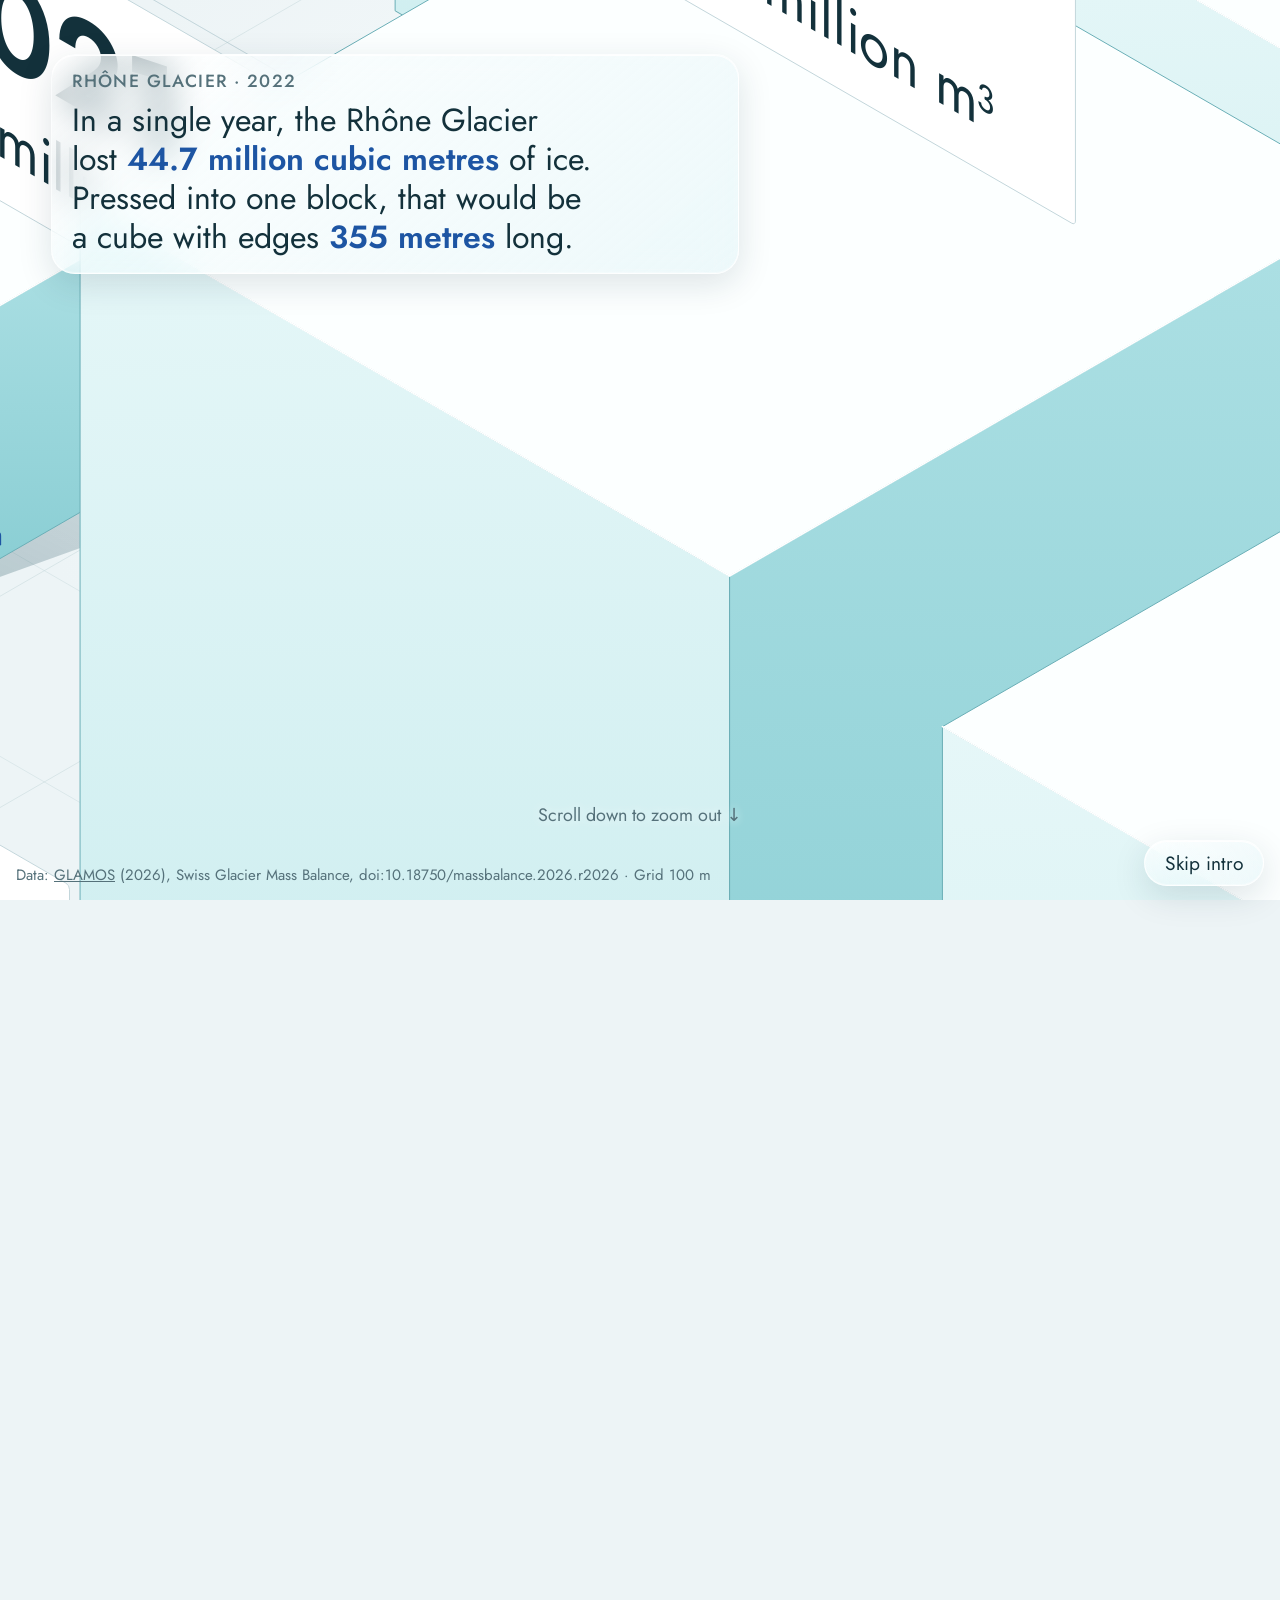
==== commit 9bc53941: "Add four glaciers, smoother transitions and more detailed landmarks" ====
--- a/index.html
+++ b/index.html
@@ -72,6 +72,7 @@
   --glass-inner:rgba(255,255,255,.07);
 }
 [hidden]{display:none!important}
+html.locked{overflow:hidden}
 html,body{background:var(--bg);color:var(--ink)}
 body{margin:0;padding:0;font-family:var(--font);font-size:18px;-webkit-font-smoothing:antialiased}
 #scroller{height:460vh}
@@ -82,8 +83,8 @@
 body.free.dragging #scene{cursor:grabbing}
 
 /* scene */
-.grid line{stroke:var(--grid);stroke-width:.6;vector-effect:non-scaling-stroke;opacity:.45}
-.grid line.major{opacity:.8}
+#gridMinor path,#gridMajor path{fill:none;stroke:var(--grid)}
+#gridMinor path{opacity:.45} #gridMajor path{opacity:.8}
 .shadow{fill:url(#gS)}
 .rank{fill:var(--muted);font-weight:500;opacity:0;transition:opacity .6s}
 svg[data-layout="loss"] .rank{opacity:1}
@@ -92,8 +93,11 @@
 .glabels{transition:opacity .6s}
 .top text{paint-order:stroke;stroke:var(--bg);stroke-linejoin:round}
 .glabels.out,body.single .glabels{opacity:0}
+.dimline{stroke:var(--ink);stroke-width:1.4;vector-effect:non-scaling-stroke;opacity:.55}
 .block{cursor:pointer;outline:none}
-.block,.lm,.shg{transition:opacity .6s}
+.block,.lm,.shg,.signw{transition:opacity .6s}
+body.single .lm:not(.gone){cursor:pointer}
+.signw{cursor:pointer}
 .fade{opacity:.06;pointer-events:none}
 .gone{opacity:0;pointer-events:none}
 .block .f{stroke:var(--ice-edge);stroke-width:1;vector-effect:non-scaling-stroke;stroke-linejoin:round}
@@ -101,11 +105,13 @@
 .block .l{fill:url(#gL)}
 .block .r{fill:url(#gR)}
 .block .hl{fill:none;stroke:var(--ice-hi);stroke-width:1.6;vector-effect:non-scaling-stroke;stroke-linecap:round}
-.block:hover .f,.block:focus-visible .f{stroke:var(--accent);stroke-width:1.6}
+.block:hover .f,.block:focus-visible .f{stroke:var(--accent);stroke-width:1}
 .block.sel .f{stroke:var(--accent);stroke-width:2.4}
 /* years with a gain: solid deep glacier blue (new ice) instead of pale turquoise (melted ice) */
 .block.gain .f{stroke:var(--gain-edge)} .block.gain .t{fill:var(--gain-top)} .block.gain .l{fill:url(#gGL)} .block.gain .r{fill:url(#gGR)}
 .block.gain .hl{stroke:rgba(255,255,255,.6)}
+.block.melting > .f,.block.melting > .hl{display:none}
+.block .mbody{fill:url(#gL);stroke:none}
 .dim text{fill:var(--accent);font-weight:500;letter-spacing:.01em}
 .block.gain .dim text{fill:#f2f8ff}
 .sign rect{fill:var(--sign);stroke:var(--sign-line);stroke-width:1;vector-effect:non-scaling-stroke}
@@ -124,25 +130,48 @@
 .lm .jet{fill:var(--jet);stroke:var(--lm-edge);stroke-width:.5}
 .lm .spray{fill:var(--jet);stroke:none;opacity:.6}
 .lm .l.tr{fill:var(--train-l)} .lm .r.tr{fill:var(--train-r)} .lm .t.tr{fill:var(--train-t)}
+.lm.bund .l{fill:#e2dccd} .lm.bund .r{fill:#c7bfac} .lm.bund .t{fill:#bfc4c4} .lm.bund .bwin{fill:#7d878b;stroke:none}
+.lm.bund .mroof{fill:#79838a} .lm.bund .mroof.r{fill:#646e75} .lm.bund .roofp{fill:#9aa2a4}
+.lm.bund .drum.l{fill:#e7e1d2} .lm.bund .drum.r{fill:#cdc5b2} .lm.bund .dome.l{fill:#86b9a6} .lm.bund .dome.r{fill:#5f9583}
+.lm.bund .band{fill:#cbc3b0;stroke:none} .lm.bund .statue{fill:#d2cbbb;stroke:#a9a08b;stroke-width:.5}
+.lm.bund .cornice{stroke:#b8af99;stroke-width:1;vector-effect:non-scaling-stroke} .lm.bund .cross{stroke:#c9a646;stroke-width:2;vector-effect:non-scaling-stroke}
 .lm .twin{fill:var(--twin);stroke:none}
 /* landmark colours: muted, flat, one light and one darker side each */
-.lm.prime .l{fill:#acd0cc} .lm.prime .r{fill:#85b0ac} .lm.prime .t{fill:#d2e8e5} .lm.prime .win{stroke:#5a8a86;opacity:.8}
-.lm.gross .l{fill:#e8dbc0} .lm.gross .r{fill:#cfbf9e} .lm.gross .t{fill:#f2e9d7} .lm.gross .roof{fill:#5e6a70}
+.lm.prime .l{fill:#72bbbe} .lm.prime .r{fill:#4f9ca2} .lm.prime .c{fill:#60abaf} .lm.prime .t{fill:#acd5d6} .lm.prime .edge{fill:#2c5a5f} .lm.prime .win{stroke:#2f7078;opacity:.4}
+.lm.gross .l{fill:#e7dcc2} .lm.gross .r{fill:#ccbd9c} .lm.gross .t{fill:#f1e8d5} .lm.gross .roof{fill:#8a6450} .lm.gross .roofb{fill:#6f4f3f}
+.lm.gross .oct.l,.lm.gross .cap.l{fill:#eee5cf} .lm.gross .oct.r,.lm.gross .cap.r{fill:#d6c8a8} .lm.gross .gwin{fill:#8b8f8c;stroke:none}
+.lm.gross .cornice{stroke:#b9a986;stroke-width:1;vector-effect:non-scaling-stroke} .lm.gross .finial{stroke:#9c8a62;stroke-width:1.5;vector-effect:non-scaling-stroke}
+.lm.gross .spire.l{fill:#b4463b} .lm.gross .spire.r{fill:#8e352d}
 .lm.jet .water{fill:#b5d8e6}
+.lm.jet .jetty{fill:#d8d3c8} .lm.jet .l.jetty{fill:#cfc9bc} .lm.jet .r.jetty{fill:#bdb6a8}
+.lm.jet .lighthouse{fill:#f4f2ee} .lm.jet .r.lighthouse{fill:#dedad3} .lm.jet .roof{fill:#5f8f78}
+.lm.jet .veil{fill:#ffffff;stroke:none;opacity:.35} .lm.jet .foam{fill:#ffffff;stroke:none;opacity:.8}
+.lm.jet .mist{fill:#ffffff;stroke:none;opacity:.55}
 .lm.bridge .water{fill:#b8d8de} .lm.bridge .l{fill:#c09468} .lm.bridge .r{fill:#9b7350} .lm.bridge .t{fill:#8e4a36} .lm.bridge .roof{fill:#ad5c43}
 .lm.bridge .stone.l{fill:#dfcca6} .lm.bridge .stone.r{fill:#c3ad86} .lm.bridge .troof{fill:#a35640} .lm.bridge .troof.dk{fill:#7f3f2d} .lm.bridge .win{stroke:#7b5a3a;opacity:.9}
 .lm.hb .l{fill:#e4d9c5} .lm.hb .r{fill:#cabda5} .lm.hb .t{fill:#eee6d8} .lm.hb .roof{fill:#7c878d} .lm.hb .win{stroke:#9c8e76;opacity:.9}
-.lm.zhdk .l{fill:#ebe9e4} .lm.zhdk .r{fill:#d0cdc5} .lm.zhdk .t{fill:#f5f4f0} .lm.zhdk .win{stroke:#7fa9c4;opacity:.95}
+.lm.hb .roofb{fill:#6b767c} .lm.hb .hwin{fill:#8f9aa0;stroke:#7d6f5a;stroke-width:.5} .lm.hb .sky{fill:#cfe4ec;stroke:#9fb6bf;stroke-width:.5}
+.lm.zhdk .l{fill:#c4c8c9} .lm.zhdk .r{fill:#a9aeb0} .lm.zhdk .t{fill:#e0e2e2}
+.lm.zhdk .fin{stroke:#959b9d;stroke-width:.5;vector-effect:non-scaling-stroke;opacity:.6}
+.lm.zhdk .band{fill:#7a858a;stroke:none;opacity:.75} .lm.zhdk .plinth{fill:#eeede9;stroke:none} .lm.zhdk .green{fill:#86c4ab;stroke:none}
 /* Year blocks (yb), one block per decade (db), one block for everything (tb): only the current view's blocks are visible */
 body:not(.total) .tb,body:not(.decade) .db,body.total .yb,body.decade .yb{opacity:0;pointer-events:none}
 /* Timeline: no landmarks, except the one next to a block in the single view */
 body.timeline:not(.single) .lm,body.timeline:not(.single) .lsh{opacity:0;pointer-events:none}
 
 /* frosted glass for buttons and pop-up windows */
-#order,.pill,.round,#info,.intro,#skip{background:var(--glass);border:1px solid var(--glass-line);box-shadow:var(--glass-shadow);
+#order,#glBtn,.pill,.round,#info,.intro,#skip{background:var(--glass);border:1px solid var(--glass-line);box-shadow:var(--glass-shadow);
   -webkit-backdrop-filter:var(--glass-blur);backdrop-filter:var(--glass-blur)}
-#order,.pill,.round,#skip{transition:background .25s,box-shadow .25s,transform .25s}
-#order:hover,.pill:hover,.round:hover,#skip:hover{background:var(--glass-hover);transform:translateY(-1px)}
+#order,#glBtn,.pill,.round,#skip{transition:background .25s,box-shadow .25s,transform .25s,--g .35s}
+/* A glow in the colour of the light ice blocks shines through the frosted glass where the cursor is.
+   --mx/--my: cursor position inside the element (set by script), --g: glow strength 0…1 (fades in and out) */
+@property --g{syntax:'<number>';inherits:false;initial-value:0}
+.glow{--glow:radial-gradient(var(--gr,40px) circle at var(--mx,50%) var(--my,50%),color-mix(in srgb,var(--ice-r1) calc(var(--g)*95%),transparent),color-mix(in srgb,var(--ice-l2) calc(var(--g)*55%),transparent) 50%,transparent 100%);
+  background:var(--glow),var(--glass)!important}
+.glow:hover{background:var(--glow),var(--glass-hover)!important}
+.glow.hot{--g:1}
+
+#order:hover,#glBtn:hover,.pill:hover,.round:hover,#skip:hover{background:var(--glass-hover);transform:translateY(-1px)}
 
 /* overlay text */
 .intro{position:fixed;left:calc(max(16px,env(safe-area-inset-left,0px),4vw) + 18px);top:calc(env(safe-area-inset-top,0px) + clamp(20px,6vh,64px));
@@ -160,9 +189,23 @@
 body.free #controls{opacity:1;pointer-events:auto}
 #controls label{font-size:clamp(20px,2vw,28px)}
 .selectwrap{position:relative}
-#order,.pill{appearance:none;-webkit-appearance:none;font:inherit;font-size:clamp(18px,1.8vw,24px);color:var(--ink);border-radius:999px;padding:8px 50px 8px 20px;cursor:pointer}
+#order,#glBtn,.pill{appearance:none;-webkit-appearance:none;font:inherit;font-size:clamp(18px,1.8vw,24px);color:var(--ink);border-radius:999px;padding:8px 50px 8px 20px;cursor:pointer}
 .pill{padding:8px 20px}
-.selectwrap::after{content:"";position:absolute;right:18px;top:50%;width:10px;height:10px;border-right:2.5px solid var(--ink);border-bottom:2.5px solid var(--ink);transform:translateY(-70%) rotate(45deg);pointer-events:none}
+.selectwrap::after{content:"";position:absolute;right:20px;top:24px;width:10px;height:10px;border-right:2.5px solid var(--ink);border-bottom:2.5px solid var(--ink);transform:translateY(-70%) rotate(45deg);pointer-events:none;transition:transform .25s}
+.selectwrap.open::after{transform:translateY(-20%) rotate(-135deg)}
+#order{text-align:left;min-width:12.5em}
+#glBtn{text-align:left;min-width:8.5em}
+/* the open list: a frosted glass panel */
+.dd-list{position:absolute;left:0;top:calc(100% + 8px);min-width:100%;margin:0;padding:6px;list-style:none;box-sizing:border-box;z-index:10;
+  background:var(--glass);border:1px solid var(--glass-line);box-shadow:var(--glass-shadow);border-radius:24px;
+  -webkit-backdrop-filter:var(--glass-blur);backdrop-filter:var(--glass-blur);
+  opacity:0;visibility:hidden;transform:translateY(-6px);transition:opacity .2s,transform .2s,visibility 0s .2s,--g .35s}
+.selectwrap.open .dd-list{opacity:1;visibility:visible;transform:none;transition:opacity .2s,transform .2s,--g .35s}
+.dd-list li{font-size:clamp(17px,1.6vw,21px);padding:9px 40px 9px 16px;border-radius:16px;cursor:pointer;white-space:nowrap;position:relative;outline:none;transition:background .15s}
+.dd-list li:hover,.dd-list li:focus-visible{background:var(--glass-hover)}
+.dd-list li:focus-visible{box-shadow:inset 0 0 0 2px var(--accent)}
+.dd-list li[aria-selected="true"]{font-weight:600}
+.dd-list li[aria-selected="true"]::after{content:"";position:absolute;right:16px;top:50%;width:6px;height:11px;border-right:2.2px solid var(--accent);border-bottom:2.2px solid var(--accent);transform:translateY(-65%) rotate(45deg)}
 .round{width:44px;height:44px;border-radius:50%;color:var(--ink);font:inherit;font-size:22px;line-height:1;cursor:pointer;display:grid;place-items:center;padding:0}
 button:focus-visible,select:focus-visible,a:focus-visible{outline:3px solid var(--accent);outline-offset:2px}
 #tip{font-size:16px;color:var(--muted);width:100%}
@@ -192,9 +235,10 @@
 
 #info{position:fixed;right:max(16px,env(safe-area-inset-right,0px));top:calc(env(safe-area-inset-top,0px) + 88px);width:min(420px,calc(100vw - 32px));max-height:calc(100vh - 190px);overflow:auto;
   border-radius:28px;padding:24px 26px;box-sizing:border-box;z-index:5;
-  transform:translateX(24px);opacity:0;pointer-events:none;transition:opacity .35s,transform .35s}
+  transform:translateX(24px);opacity:0;pointer-events:none;transition:opacity .35s,transform .35s,--g .35s}
 #info.open{opacity:1;transform:none;pointer-events:auto}
 #info h2{font-size:52px;font-weight:500;margin:0;line-height:1}
+#info .glk{margin:0 0 .3em;font-size:13px;letter-spacing:.07em;text-transform:uppercase;color:var(--muted);font-weight:500}
 #info .dates{color:var(--muted);margin:.4em 0 1em;font-size:16px}
 #info dl{display:grid;grid-template-columns:auto 1fr;gap:6px 16px;margin:0 0 1em;font-variant-numeric:tabular-nums}
 #info dt{font-weight:500;font-size:16px;color:var(--muted);padding-top:3px}
@@ -210,19 +254,6 @@
 #close{position:absolute;right:14px;top:14px;width:40px;height:40px;font-size:24px}
 #info .sum{font-size:16px;color:var(--muted)}
 
-@media (max-width:700px){
-  body{font-size:16px}
-  #info{top:auto;bottom:calc(env(safe-area-inset-bottom,0px) + 12px);left:max(12px,env(safe-area-inset-left,0px));right:max(12px,env(safe-area-inset-right,0px));width:auto;max-height:52vh;transform:translateY(24px);padding:20px}
-  #info h2{font-size:40px}
-  #info .big{font-size:28px}
-  footer .src{font-size:13px}
-  .long{display:none}
-  #hint{font-size:16px;bottom:calc(env(safe-area-inset-bottom,0px) + 64px)}
-  .intro{left:calc(max(16px,env(safe-area-inset-left,0px)) + 12px);margin-left:-12px;padding:12px 14px;max-width:calc(100vw - 56px)}
-  #zoom{bottom:calc(env(safe-area-inset-bottom,0px) + 80px)}
-  body.single #zoom{display:none}
-  #controls label{display:none}
-}
 /* hover effects */
 .fx{pointer-events:none;transition:opacity .35s;animation:fxIn .2s ease-out}
 @keyframes fxIn{from{opacity:0}to{opacity:1}}
@@ -231,6 +262,12 @@
 .fx .puddle{fill:#6bbfdc;transform-origin:0 0;animation:fxPuddle .9s ease-out forwards}
 .fx .flake{fill:#fff;stroke:#5a80b4;stroke-width:1.1;vector-effect:non-scaling-stroke;opacity:0;animation:fxFall 2.4s linear infinite}
 .fx .cap{fill:#fff;opacity:0;animation:fxCap 1.1s ease-out forwards}
+.fx .frost path{fill:none;stroke:#fff;stroke-width:1;vector-effect:non-scaling-stroke;stroke-linecap:round;opacity:0;animation:frostIn .45s ease-out forwards}
+.fx .frost path.fine{stroke-width:.7;animation-duration:.55s}
+.fx .frost path.star{stroke-width:.8;animation-duration:.65s}
+@keyframes frostIn{to{opacity:.85}}
+.fx .frost .haze{fill:#fff;opacity:0;animation:frostHaze .6s ease-out forwards}
+@keyframes frostHaze{to{opacity:.16}}
 @keyframes fxFall{0%{transform:translate(0,0);opacity:0}12%{opacity:1}85%{opacity:1}100%{transform:translate(var(--dx,0px),var(--d));opacity:0}}
 @keyframes fxPuddle{from{transform:scale(.55);opacity:0}to{transform:scale(1);opacity:.5}}
 @keyframes fxCap{from{opacity:0}to{opacity:.8}}
@@ -242,6 +279,8 @@
 <div id="stage">
   <svg id="scene" data-layout="year" role="img" aria-label="Isometric view: one block of ice for each measured year of the Rhône Glacier">
     <defs>
+      <pattern id="gridMinor" patternUnits="userSpaceOnUse" width="100" height="100"><path d="M0 0H100M0 0V100"/></pattern>
+      <pattern id="gridMajor" patternUnits="userSpaceOnUse" width="500" height="500"><path d="M0 0H500M0 0V500"/></pattern>
       <linearGradient id="gL" x1="0" y1="0" x2="0" y2="1"><stop offset="0" style="stop-color:var(--ice-l1)"/><stop offset="1" style="stop-color:var(--ice-l2)"/></linearGradient>
       <linearGradient id="gR" x1="0" y1="0" x2="0" y2="1"><stop offset="0" style="stop-color:var(--ice-r1)"/><stop offset="1" style="stop-color:var(--ice-r2)"/></linearGradient>
       <linearGradient id="gGL" x1="0" y1="0" x2="0" y2="1"><stop offset="0" style="stop-color:var(--gain-l1)"/><stop offset="1" style="stop-color:var(--gain-l2)"/></linearGradient>
@@ -260,14 +299,28 @@
 <div id="hint">Scroll down to zoom out ↓</div>
 
 <div id="controls">
-  <label for="order">Sort by</label>
-  <span class="selectwrap"><select id="order">
-    <option value="year">Year</option>
-    <option value="timeline">Timeline</option>
-    <option value="decade">Decade</option>
-    <option value="loss">Largest loss first</option>
-    <option value="total">All ice in one block</option>
-  </select></span>
+  <label id="glLabel">Glacier</label>
+  <span class="selectwrap" id="glWrap">
+    <button type="button" id="glBtn" aria-haspopup="listbox" aria-expanded="false" aria-labelledby="glLabel glBtn">Rhône</button>
+    <ul class="dd-list" id="glList" role="listbox" aria-labelledby="glLabel">
+      <li role="option" tabindex="-1" data-v="aletsch" aria-selected="false">Aletsch</li>
+      <li role="option" tabindex="-1" data-v="corbassiere" aria-selected="false">Corbassière</li>
+      <li role="option" tabindex="-1" data-v="rhone" aria-selected="true">Rhône</li>
+      <li role="option" tabindex="-1" data-v="findel" aria-selected="false">Findel</li>
+      <li role="option" tabindex="-1" data-v="otemma" aria-selected="false">Otemma</li>
+    </ul>
+  </span>
+  <label id="orderLabel">Sort by</label>
+  <span class="selectwrap" id="orderWrap">
+    <button type="button" id="order" aria-haspopup="listbox" aria-expanded="false" aria-labelledby="orderLabel order">Year</button>
+    <ul class="dd-list" id="orderList" role="listbox" aria-labelledby="orderLabel">
+      <li role="option" tabindex="-1" data-v="year" aria-selected="true">Year</li>
+      <li role="option" tabindex="-1" data-v="timeline" aria-selected="false">Timeline</li>
+      <li role="option" tabindex="-1" data-v="decade" aria-selected="false">Decade</li>
+      <li role="option" tabindex="-1" data-v="loss" aria-selected="false">Largest loss first</li>
+      <li role="option" tabindex="-1" data-v="total" aria-selected="false">All ice in one block</li>
+    </ul>
+  </span>
   <button class="pill" id="back" type="button">← All years</button>
   <span id="nav"><button class="pill" id="prevb" type="button" aria-label="Previous year">‹</button><button class="pill" id="nextb" type="button" aria-label="Next year">›</button></span>
   <button class="round" id="about" type="button" aria-label="How this was calculated">i</button>
@@ -292,63 +345,36 @@
 </footer>
 
 <script>
-// Data from daten/massbalance_observation.csv (GLAMOS 2026), Rhône Glacier B43-03:
-// [year, start of measurement year, end of measurement year, annual mass balance in mm w.e., area in km²]
-const RAW=[[1885,"1884-09-15","1885-09-15",-683,19.10938],
-[1886,"1885-09-15","1886-09-15",-214,19.085],
-[1887,"1886-09-15","1887-09-15",-490,19.06188],
-[1888,"1887-09-15","1888-09-15",-224,19.04],
-[1889,"1888-09-15","1889-09-15",-554,19.02],
-[1890,"1889-09-15","1890-09-15",-58,18.99813],
-[1891,"1890-09-15","1891-09-15",54,18.98],
-[1892,"1891-09-15","1892-09-15",-547,18.95563],
-[1893,"1892-09-15","1893-09-15",-617,18.93688],
-[1894,"1893-09-15","1894-09-15",-1083,18.91438],
-[1895,"1894-09-15","1895-09-15",-824,18.89187],
-[1896,"1895-09-15","1896-09-15",296,18.87187],
-[1897,"1896-09-15","1897-09-15",462,18.84562],
-[1898,"1897-09-15","1898-09-15",-425,18.81625],
-[1899,"1898-09-15","1899-09-15",-640,18.79375],
-[1900,"1899-09-15","1900-09-15",-857,18.77563],
-[1901,"1900-09-15","1901-09-15",-708,18.75125],
-[1902,"1901-09-15","1902-09-15",-180,18.7325],
-[1903,"1902-09-15","1903-09-15",-345,18.70938],
-[1904,"1903-09-15","1904-09-15",-636,18.69625],
-[1905,"1904-09-15","1905-09-15",-1283,18.67375],
-[1906,"1905-09-15","1906-09-15",-1013,18.6625],
-[1907,"1906-09-15","1907-09-15",112,18.65375],
-[1908,"1907-09-15","1908-09-15",155,18.65],
-[1909,"1908-09-15","1909-09-15",-232,18.64937],
-[2007,"2006-10-27","2007-09-06",-77,15.93625],
-[2008,"2007-09-06","2008-09-11",-1139,15.93625],
-[2009,"2008-09-11","2009-09-10",-522,15.93625],
-[2010,"2009-09-10","2010-09-05",-391,15.80813],
-[2011,"2010-09-05","2011-09-15",-1545,15.80813],
-[2012,"2011-09-15","2012-09-11",-1008,15.80813],
-[2013,"2012-09-11","2013-09-23",-160,15.80813],
-[2014,"2013-09-23","2014-09-10",-353,15.57125],
-[2015,"2014-09-10","2015-09-10",-1083,15.57125],
-[2016,"2015-09-10","2016-09-20",-423,15.57125],
-[2017,"2016-09-20","2017-09-26",-1248,15.52313],
-[2018,"2017-09-26","2018-09-12",-1098,15.19375],
-[2019,"2018-09-12","2019-08-12",-773,15.30625],
-[2020,"2019-09-12","2020-09-11",-686,15.17375],
-[2021,"2020-09-11","2021-09-08",-102,15.17375],
-[2022,"2021-09-08","2022-09-09",-2653,15.17375],
-[2023,"2022-09-09","2023-10-17",-2129,15.01062],
-[2024,"2023-10-17","2024-09-06",-547,13.29875],
-[2025,"2024-09-06","2025-09-04",-1115,13.29875],
-[2026,"2025-09-04","2026-09-03",-2507,13.21562]];
+// Data from daten/massbalance_observation.csv (GLAMOS 2026), the five largest glaciers in that file.
+// Each row: [year, start of measurement year, end of measurement year, annual mass balance in mm w.e., area in km²]
+const GLACIERS={
+  aletsch:{id:'B36-26',name:'Great Aletsch Glacier',short:'Aletsch',raw:[[1915,"1914-10-01","1915-09-30",217,91.815],[1916,"1915-10-01","1916-09-30",771,91.815],[1917,"1916-10-01","1917-09-30",-804,91.815],[1918,"1917-10-01","1918-09-30",304,91.815],[1919,"1918-10-01","1919-09-30",476,91.815],[1920,"1919-10-01","1920-09-30",-106,91.815],[1921,"1920-09-27","1921-09-28",-2166,91.815],[1922,"1921-10-22","1922-08-25",-482,91.815],[1923,"1922-10-01","1923-09-30",-1094,91.815],[1924,"1923-10-01","1924-09-30",-112,91.815],[1925,"1924-10-01","1925-09-30",-443,91.815],[1926,"1925-09-21","1926-09-25",-67,91.815],[1927,"1926-09-25","1927-09-20",-13,91.815],[1928,"1927-09-20","1928-09-27",-632,91.815],[1929,"1928-09-27","1929-10-10",-285,91.815],[1930,"1929-09-30","1930-10-03",-649,91.815],[1931,"1930-10-03","1931-10-06",-336,91.815],[1932,"1931-10-06","1932-10-14",-720,91.815],[1933,"1932-10-14","1933-09-04",-98,91.815],[1934,"1933-09-04","1934-09-24",-1661,91.815],[1935,"1934-10-01","1935-09-30",-878,91.815],[1936,"1935-10-01","1936-09-30",-24,91.815],[1937,"1936-10-01","1937-09-30",-445,91.815],[1938,"1937-10-01","1938-09-30",-559,91.815],[1939,"1938-10-01","1939-09-30",-368,91.815],[1940,"1939-09-16","1940-09-15",914,91.815],[1941,"1940-10-14","1941-09-20",-371,91.815],[1942,"1941-09-20","1942-09-15",-965,87.48],[1943,"1942-09-15","1943-09-16",-490,87.48],[1944,"1943-09-16","1944-09-10",-678,87.48],[1945,"1944-08-28","1945-08-13",152,87.48],[1946,"1945-09-12","1946-09-09",114,87.48],[1947,"1946-09-18","1947-08-26",-1384,87.48],[1948,"1947-09-05","1948-08-15",1302,87.48],[1949,"1948-09-09","1949-08-20",-733,87.48],[1950,"1949-09-04","1950-09-08",-1650,87.48],[1951,"1950-09-12","1951-09-09",101,87.48],[1952,"1951-09-18","1952-09-20",-578,87.48],[1953,"1952-09-20","1953-09-10",56,87.48],[1954,"1953-09-10","1954-09-10",-265,87.48],[1955,"1954-09-10","1955-09-17",374,87.48],[1956,"1955-09-17","1956-09-15",168,87.48],[1957,"1956-09-20","1957-10-09",-293,87.48],[1958,"1957-10-03","1958-09-10",-642,87.48],[1959,"1958-09-10","1959-09-09",-830,87.48],[1960,"1959-09-09","1960-09-08",-162,87.48],[1961,"1960-09-08","1961-09-12",-51,87.48],[1962,"1961-09-12","1962-09-03",-667,87.48],[1963,"1962-09-03","1963-09-10",-498,87.48],[1964,"1963-09-10","1964-09-08",-1387,87.48],[1965,"1964-09-08","1965-10-06",472,87.48],[1966,"1965-10-06","1966-09-06",269,87.48],[1967,"1966-09-06","1967-09-11",-457,87.48],[1968,"1967-09-11","1968-09-10",-157,87.48],[1969,"1968-09-10","1969-09-08",58,86.5575],[1970,"1969-09-08","1970-09-08",-400,86.5575],[1971,"1970-09-08","1971-09-07",-1018,86.5575],[1972,"1971-09-07","1972-09-12",-532,86.5575],[1973,"1972-09-12","1973-09-11",-740,86.5575],[1974,"1973-09-11","1974-09-10",-288,86.5575],[1975,"1974-09-10","1975-09-09",571,86.5575],[1976,"1975-09-09","1976-09-05",-826,86.5575],[1977,"1976-09-05","1977-09-03",585,86.5575],[1978,"1977-09-03","1978-09-05",908,86.5575],[1979,"1978-09-05","1979-09-11",-334,86.5575],[1980,"1979-09-11","1980-09-16",714,86.5575],[1981,"1980-09-16","1981-09-15",-54,86.5575],[1982,"1981-09-15","1982-09-21",41,86.5575],[1983,"1982-09-21","1983-09-20",120,86.5575],[1984,"1983-09-20","1984-10-18",464,86.5575],[1985,"1984-09-21","1985-09-30",-76,86.5575],[1986,"1985-09-29","1986-09-30",-682,86.5575],[1987,"1986-09-28","1987-09-28",0,86.5575],[1988,"1987-10-10","1988-10-04",-618,86.5575],[1989,"1988-10-05","1989-10-05",-244,86.5575],[1990,"1989-10-06","1990-10-11",-1005,83.02],[1991,"1990-10-12","1991-09-25",-1167,83.02],[1992,"1991-10-09","1992-10-08",-1511,83.02],[1993,"1992-10-01","1993-09-30",-69,83.02],[1994,"1993-10-01","1994-09-30",-1043,83.02],[1995,"1994-10-01","1995-09-30",-645,83.02],[1996,"1995-10-12","1996-10-11",-767,83.02],[1997,"1996-10-11","1997-10-09",-888,83.02],[1998,"1997-10-09","1998-10-05",-1072,83.02],[1999,"1998-10-05","1999-10-12",-1085,83.02],[2000,"1999-10-12","2000-10-07",-596,83.02],[2001,"2000-10-07","2001-10-12",-738,83.02],[2002,"2001-10-12","2002-10-10",-511,83.02],[2003,"2002-10-10","2003-10-14",-2009,83.02],[2004,"2003-10-14","2004-10-13",-555,83.02],[2005,"2004-10-13","2005-10-11",-832,79.0975],[2006,"2005-10-11","2006-10-11",-1744,79.0975],[2007,"2006-10-11","2007-10-16",-1156,79.0975],[2008,"2007-10-16","2008-10-14",-1490,79.0975],[2009,"2008-10-14","2009-10-13",-1716,79.0975],[2010,"2009-10-13","2010-10-15",-982,79.0975],[2011,"2010-10-15","2011-10-13",-1724,79.0975],[2012,"2011-10-13","2012-10-06",-1926,79.0975],[2013,"2012-10-06","2013-10-18",-638,79.0975],[2014,"2013-10-18","2014-10-17",-505,78.5325],[2015,"2014-10-17","2015-10-14",-1710,78.5325],[2016,"2015-10-14","2016-10-13",-779,78.5325],[2017,"2016-10-13","2017-10-05",-2217,78.5325],[2018,"2017-10-05","2018-10-19",-1350,78.5325],[2019,"2018-09-27","2019-10-03",-1721,77.9825],[2020,"2019-10-03","2020-09-18",-1165,78.5325],[2021,"2020-09-18","2021-09-24",-114,77.9825],[2022,"2021-09-24","2022-09-21",-3041,75.4875],[2023,"2022-09-21","2023-09-20",-1576,77.9825],[2024,"2023-09-20","2024-09-19",-1311,75.8125],[2025,"2024-09-19","2025-09-15",-1475,75.8125],[2026,"2025-09-15","2026-09-15",-2896,75.8125]]},
+  corbassiere:{id:'B83-03',name:'Corbassière Glacier',short:'Corbassière',raw:[[1997,"1996-09-12","1997-08-27",8,16.1775],[1998,"1997-08-27","1998-08-26",-1522,16.07125],[1999,"1998-08-26","1999-09-01",166,16.02188],[2000,"1999-09-01","2000-08-29",-371,16.02],[2001,"2000-08-29","2001-09-12",290,16.02],[2002,"2001-09-12","2002-09-07",-332,16.02],[2003,"2002-09-07","2003-09-05",-1139,16.00937],[2004,"2003-09-05","2004-09-08",-571,16.10375],[2005,"2004-09-08","2005-09-01",-814,16.05937],[2006,"2005-09-01","2006-09-06",-981,15.97875],[2007,"2006-09-07","2007-09-04",-422,15.89375],[2008,"2007-09-04","2008-09-08",-1025,15.84],[2009,"2008-09-08","2009-09-07",-899,15.76625],[2010,"2009-09-07","2010-09-01",-873,15.6475],[2011,"2010-09-01","2011-08-30",-1070,15.465],[2012,"2011-08-30","2012-09-18",-1231,15.29187],[2013,"2012-09-19","2013-09-25",-254,15.16563],[2014,"2013-09-25","2014-09-08",-4,15.16563],[2015,"2014-09-08","2015-09-08",-1449,15.16563],[2016,"2015-09-08","2016-09-14",-450,15.16563],[2017,"2016-09-14","2017-09-22",-1336,15.08188],[2018,"2017-09-22","2018-09-18",-922,15.08188],[2019,"2018-09-18","2019-09-28",-887,15.08188],[2020,"2019-09-28","2020-09-09",-640,15.08188],[2021,"2020-09-09","2021-09-15",-729,15.08188],[2022,"2021-09-15","2022-09-01",-2310,15.08188],[2023,"2022-09-01","2023-09-12",-1614,15.08188],[2024,"2023-09-12","2024-09-10",-1202,14.07],[2025,"2024-09-10","2025-09-11",-1036,14.07],[2026,"2025-09-11","2026-09-10",-2134,14.07]]},
+  rhone:{id:'B43-03',name:'Rhône Glacier',short:'Rhône',raw:[[1885,"1884-09-15","1885-09-15",-683,19.10938],[1886,"1885-09-15","1886-09-15",-214,19.085],[1887,"1886-09-15","1887-09-15",-490,19.06188],[1888,"1887-09-15","1888-09-15",-224,19.04],[1889,"1888-09-15","1889-09-15",-554,19.02],[1890,"1889-09-15","1890-09-15",-58,18.99813],[1891,"1890-09-15","1891-09-15",54,18.98],[1892,"1891-09-15","1892-09-15",-547,18.95563],[1893,"1892-09-15","1893-09-15",-617,18.93688],[1894,"1893-09-15","1894-09-15",-1083,18.91438],[1895,"1894-09-15","1895-09-15",-824,18.89187],[1896,"1895-09-15","1896-09-15",296,18.87187],[1897,"1896-09-15","1897-09-15",462,18.84562],[1898,"1897-09-15","1898-09-15",-425,18.81625],[1899,"1898-09-15","1899-09-15",-640,18.79375],[1900,"1899-09-15","1900-09-15",-857,18.77563],[1901,"1900-09-15","1901-09-15",-708,18.75125],[1902,"1901-09-15","1902-09-15",-180,18.7325],[1903,"1902-09-15","1903-09-15",-345,18.70938],[1904,"1903-09-15","1904-09-15",-636,18.69625],[1905,"1904-09-15","1905-09-15",-1283,18.67375],[1906,"1905-09-15","1906-09-15",-1013,18.6625],[1907,"1906-09-15","1907-09-15",112,18.65375],[1908,"1907-09-15","1908-09-15",155,18.65],[1909,"1908-09-15","1909-09-15",-232,18.64937],[2007,"2006-10-27","2007-09-06",-77,15.93625],[2008,"2007-09-06","2008-09-11",-1139,15.93625],[2009,"2008-09-11","2009-09-10",-522,15.93625],[2010,"2009-09-10","2010-09-05",-391,15.80813],[2011,"2010-09-05","2011-09-15",-1545,15.80813],[2012,"2011-09-15","2012-09-11",-1008,15.80813],[2013,"2012-09-11","2013-09-23",-160,15.80813],[2014,"2013-09-23","2014-09-10",-353,15.57125],[2015,"2014-09-10","2015-09-10",-1083,15.57125],[2016,"2015-09-10","2016-09-20",-423,15.57125],[2017,"2016-09-20","2017-09-26",-1248,15.52313],[2018,"2017-09-26","2018-09-12",-1098,15.19375],[2019,"2018-09-12","2019-08-12",-773,15.30625],[2020,"2019-09-12","2020-09-11",-686,15.17375],[2021,"2020-09-11","2021-09-08",-102,15.17375],[2022,"2021-09-08","2022-09-09",-2653,15.17375],[2023,"2022-09-09","2023-10-17",-2129,15.01062],[2024,"2023-10-17","2024-09-06",-547,13.29875],[2025,"2024-09-06","2025-09-04",-1115,13.29875],[2026,"2025-09-04","2026-09-03",-2507,13.21562]]},
+  findel:{id:'B56-03',name:'Findel Glacier',short:'Findel',raw:[[2005,"2004-10-28","2005-10-17",-501,13.3075],[2006,"2005-10-17","2006-10-11",-800,13.21625],[2007,"2006-10-11","2007-10-08",-301,13.1925],[2008,"2007-10-08","2008-10-12",-745,13.15625],[2009,"2008-10-12","2009-10-06",-217,13.07687],[2010,"2009-10-06","2010-09-29",-542,13.03938],[2011,"2010-09-29","2011-09-29",-852,12.96313],[2012,"2011-09-29","2012-10-02",-656,12.94875],[2013,"2012-10-02","2013-09-27",182,12.895],[2014,"2013-09-25","2014-09-27",159,12.88],[2015,"2014-09-27","2015-09-21",-606,12.88],[2016,"2015-09-21","2016-09-22",-723,12.88],[2017,"2016-09-22","2017-09-21",-944,12.89313],[2018,"2017-09-21","2018-09-26",-723,12.77812],[2019,"2018-09-26","2019-09-17",-244,12.6675],[2020,"2019-09-17","2020-09-15",-250,12.5525],[2021,"2020-09-15","2021-09-22",-531,12.51125],[2022,"2021-09-22","2022-09-05",-2815,12.51125],[2023,"2022-09-05","2023-09-19",-1594,12.38313],[2024,"2023-09-19","2024-09-17",-697,12.295],[2025,"2024-09-17","2025-09-12",-600,12.26875],[2026,"2025-09-12","2026-09-01",-1942,12.19938]]},
+  otemma:{id:'B82-27',name:'Otemma Glacier',short:'Otemma',raw:[[2020,"2019-10-31","2020-09-18",-1168,10.8052],[2021,"2020-09-18","2021-09-24",-909,10.8052],[2022,"2021-09-24","2022-09-22",-3613,10.8052],[2023,"2022-09-22","2023-09-24",-2670,10.8052],[2024,"2023-09-24","2024-09-21",-1757,9.8192],[2025,"2024-09-21","2025-09-21",-2239,9.8192],[2026,"2025-09-21","2026-09-12",-3327,9.8192]]},
+};
+let gl='rhone';                                   // the glacier shown at the moment
 
 // ---------- Calculation ----------
 const ICE = 900, WATER = 1000;
-const D = RAW.map(([year,start,end,ba,area]) => {
-  const water = -(ba/1000) * area * 1e6;      // m³ of water, positive = loss
-  const ice = water * WATER / ICE;            // m³ of ice
-  return {year,start,end,ba,area,water,ice,gain:ice<0,e:Math.cbrt(Math.abs(ice))};
-});
-const losses = D.filter(d=>!d.gain).sort((a,b)=>b.ice-a.ice);
-losses.forEach((d,i)=>d.rank=i+1);
+let D, losses, SERIES;
+function computeData(key){
+  D = GLACIERS[key].raw.map(([year,start,end,ba,area]) => {
+    const water = -(ba/1000) * area * 1e6;      // m³ of water, positive = loss
+    const ice = water * WATER / ICE;            // m³ of ice
+    return {year,start,end,ba,area,water,ice,gain:ice<0,e:Math.cbrt(Math.abs(ice))};
+  });
+  losses = D.filter(d=>!d.gain).sort((a,b)=>b.ice-a.ice);
+  losses.forEach((d,i)=>d.rank=i+1);
+  // runs of consecutive measured years (a gap of more than one year starts a new run)
+  SERIES=[];
+  D.forEach((d,i)=>{if(i===0||d.year-D[i-1].year>1)SERIES.push([]);SERIES[SERIES.length-1].push(d);});
+}
+computeData(gl);
+const glName=()=>GLACIERS[gl].name;
+const spanText=(sep='–')=>SERIES.map(r=>r[0].year===r[r.length-1].year?`${r[0].year}`:`${r[0].year}${sep}${r[r.length-1].year}`).join(' and ');
+const gapTexts=(sep='–')=>SERIES.slice(1).map((r,i)=>{const a=SERIES[i][SERIES[i].length-1].year+1,b=r[0].year-1;return a===b?`${a}`:`${a}${sep}${b}`;});
 
 // ---------- Helpers ----------
 const C = Math.cos(Math.PI/6);
@@ -398,20 +424,34 @@
 
 // ---------- Scene ----------
 const svg=document.getElementById('scene'), world=document.getElementById('world');
-const gGrid=el('g',{class:'grid'},world), gShadow=el('g',{},world), gItems=el('g',{},world), gTop=el('g',{class:'ground top'},world);
+const gGrid=el('g',{class:'grid'},world), gShadow=el('g',{},world), gItems=el('g',{},world), gSigns=el('g',{},world), gTop=el('g',{class:'ground top'},world);
+// The ground grid: two shapes filled with a repeating pattern (100 m and 500 m lines).
+// Much faster to draw while zooming than hundreds of single lines.
+const gridPats=[...document.querySelectorAll('#gridMinor,#gridMajor')];
+let gridMinorShape=null, gridK=0;
 function drawGrid(){
   gGrid.replaceChildren();
-  for(let v=-8000; v<=20000; v+=100){
-    const cls = v%500===0?'major':'';
-    let a=P(v,-8000),b=P(v,20000); el('line',{x1:a[0],y1:a[1],x2:b[0],y2:b[1],class:cls},gGrid);
-    a=P(-8000,v);b=P(20000,v); el('line',{x1:a[0],y1:a[1],x2:b[0],y2:b[1],class:cls},gGrid);
-  }
+  const m=`matrix(${PJ.ax[0]},${PJ.ax[1]},${PJ.ay[0]},${PJ.ay[1]},0,0)`;
+  gridPats.forEach(pt=>pt.setAttribute('patternTransform',m));
+  const area=pts([P(-12000,-12000),P(70000,-12000),P(70000,30000),P(-12000,30000)]);
+  gridMinorShape=el('polygon',{points:area,fill:'url(#gridMinor)'},gGrid);
+  el('polygon',{points:area,fill:'url(#gridMajor)'},gGrid);
+  gridK=0;
+}
+// keep the grid lines about 0.6 px wide on screen at every zoom level
+function updateGrid(){
+  if(gridK&&Math.abs(cam.k/gridK-1)<0.04)return;
+  gridK=cam.k;
+  const w=(1.2/cam.k).toFixed(3);                           // half of each line falls outside its tile
+  gridPats.forEach(pt=>pt.firstElementChild.setAttribute('stroke-width',w));
+  gridMinorShape.style.display=100*cam.k*0.5<5?'none':'';   // 100 m lines only once they are far enough apart
 }
 drawGrid();
 
-const S=420;                    // grid spacing of the blocks in metres
+let S=420;                      // grid spacing of the blocks in metres (grows for glaciers with bigger cubes)
 const SW=260, SH=130;           // block sign in metres
 const items=[], blocks=[];
+let lastOrder='';
 
 function addSign(g,x,y,z,w,h,lines){
   const q=P(x,y,z+h);
@@ -421,6 +461,8 @@
   return s;
 }
 
+function syncSignClasses(it){if(it.sl)it.sl.setAttribute('class','signw '+[...it.el.classList].filter(c=>c!=='block').join(' '));}
+const parts=it=>it.sl?[it.el,it.sh,it.sl]:[it.el,it.sh];
 function makeBlock(d){
   const g=el('g',{class:'block'+(d.gain?' gain':'')+' '+(d.group||'yb'),tabindex:0,role:'button',
     'aria-label':d.sum?`${d.heading}: ${mio(d.ice)} of ice melted in ${d.n} years, cube edge ${f0.format(d.e)} metres`:d.gain?`${d.year}: gain of ${mio(-d.ice)} of ice`:`${d.year}: ${mio(d.ice)} of ice melted, cube edge ${f0.format(d.e)} metres`},gItems);
@@ -428,8 +470,8 @@
   const it={kind:'block',d,e:d.e,el:g,sh:sg,w:d.e,dp:d.e,cur:{x:0,y:0}};
   it.build=()=>drawBlock(it);
   it.build();
+  new MutationObserver(()=>syncSignClasses(it)).observe(g,{attributes:true,attributeFilter:['class']});
   g.addEventListener('keydown',ev=>{if(ev.key==='Enter'||ev.key===' '){ev.preventDefault();enterSingle(it);}});
-  if(!d.sum){g.addEventListener('pointerenter',()=>startFx(it));g.addEventListener('pointerleave',()=>stopFx(it));}
   items.push(it); blocks.push(it); return it;
 }
 function drawBlock(it){
@@ -439,10 +481,12 @@
   el('polygon',{class:'f r',points:pts([P(e,e,e),P(e,0,e),P(e,0,0),P(e,e,0)])},g);
   el('polygon',{class:'f t',points:pts([P(0,0,e),P(e,0,e),P(e,e,e),P(0,e,e)])},g);
   el('polyline',{class:'hl',points:pts([P(0,e,e),P(e,e,e),P(e,0,e)])},g);
-  const fs=e*0.12, dim=el('g',{class:'dim'},g), o=P(e,e,e);
+  const fs=e*0.12, dim=el('g',{class:'dim'},g), o=P(e,e,0);   // the front corner at the bottom
   const lab=f0.format(e)+' m';
-  let t=el('text',{transform:`matrix(${mL()},${o[0]},${o[1]})`,x:-e*0.06,y:fs*1.05,'text-anchor':'end','font-size':fs},dim); t.textContent=lab;
-  t=el('text',{transform:`matrix(${mR()},${o[0]},${o[1]})`,x:e*0.06,y:fs*1.05,'font-size':fs},dim); t.textContent=lab;
+  // along the bottom edges, so the labels stay clear of the rounded, sinking top while a cube melts
+  const ly=-fs*0.45;
+  let t=el('text',{transform:`matrix(${mL()},${o[0]},${o[1]})`,x:-e*0.06,y:ly,'text-anchor':'end','font-size':fs},dim); t.textContent=lab;
+  t=el('text',{transform:`matrix(${mR()},${o[0]},${o[1]})`,x:e*0.06,y:ly,'font-size':fs},dim); t.textContent=lab;
   // summed blocks are big and seen from far away, so their signs are bigger too
   const sc=d.sum?2.4:1, sw=SW*sc, shh=SH*sc;
   const sign=addSign(g,e*0.1,e*0.3,e+12,sw,shh,[
@@ -454,23 +498,41 @@
   // points used to frame the view
   const q=P(e*0.1,e*0.3,e+12+shh);
   it.box=[P(0,0,e),P(e,0,e),P(e,e,e),P(e,e,0),P(0,e,0),P(0,e,e),P(e,0,0),q,[q[0]+sw*PJ.ax[0],q[1]+sw*PJ.ax[1]]];
-  it.dim=dim; it.sign=sign; it.fs=fs; it.sc=sc;
-}
-D.forEach(makeBlock);
-const byYear=Object.fromEntries(blocks.map(b=>[b.d.year,b]));
+  it.dim=dim; it.sign=sign; it.fs=fs; it.sc=sc; it.dimOn=it.signOn=undefined;
+  // In the timeline (front view) the cube to the right is closer and would cover the sign,
+  // so there the sign moves to its own layer above all cubes.
+  if(view==='front'){
+    if(!it.sl){it.sl=el('g',{},gSigns);it.sl.__it=it;}
+    it.sl.replaceChildren(sign); syncSignClasses(it);
+    if(it.cur)it.sl.setAttribute('transform',it.el.getAttribute('transform')||'');
+  }else if(it.sl){it.sl.remove();it.sl=null;}
+  it.meltG=null; it.meltT=0; it.meltGoal=0; g.classList.remove('melting');
+}
+let byYear, TOTAL, DECS, yearOrder;
 // A summed block: all the ice melted in the years with a loss of a list of years
 function sumBlock(list,extra){
   const ls=list.filter(d=>!d.gain);
   const ice=ls.reduce((s,d)=>s+d.ice,0), water=ls.reduce((s,d)=>s+d.water,0);
   return makeBlock({sum:true,ice,water,gain:false,e:Math.cbrt(ice),n:ls.length,m:list.length,net:list.reduce((s,d)=>s+d.ice,0),...extra});
 }
-// One block with everything
-const TOTAL=sumBlock(D,{year:'1885–2026',total:true,group:'tb',title:'Total',heading:'All the ice',range:'1885–1909 and 2007–2026'});
-// One block per decade
-const DECS=[1880,1890,1900,2000,2010,2020].map(dec=>{
-  const list=D.filter(d=>Math.floor(d.year/10)*10===dec);
-  return sumBlock(list,{year:`${dec}s`,dec,group:'db',title:`${dec}s`,heading:`The ${dec}s`,range:`${list[0].year}–${list[list.length-1].year}`});
-});
+// Build all blocks of the current glacier: one per measured year, one per decade, one for everything.
+function buildGlacierBlocks(){
+  for(const b of blocks){b.el.remove();b.sh.remove();if(b.sl)b.sl.remove();}
+  const keep=items.filter(i=>i.kind!=='block');
+  items.length=0; items.push(...keep); blocks.length=0;
+  S=Math.max(420,Math.ceil(Math.max(...D.map(d=>d.e))+90));
+  D.forEach(makeBlock);
+  byYear=Object.fromEntries(blocks.map(b=>[b.d.year,b]));
+  yearOrder=D.map(d=>byYear[d.year]);
+  TOTAL=sumBlock(D,{year:spanText(),total:true,group:'tb',title:'Total',heading:'All the ice',range:spanText()});
+  const decs=[...new Set(D.map(d=>Math.floor(d.year/10)*10))];
+  DECS=decs.map(dec=>{
+    const list=D.filter(d=>Math.floor(d.year/10)*10===dec);
+    return sumBlock(list,{year:`${dec}s`,dec,group:'db',title:`${dec}s`,heading:`The ${dec}s`,range:`${list[0].year}–${list[list.length-1].year}`,yearsList:list.map(d=>d.year)});
+  });
+  lastOrder='';
+}
+buildGlacierBlocks();
 
 // ---------- Landmarks (approximate, publicly known measurements, not from GLAMOS) ----------
 function box(g,x,y,z,w,d,h,cls=''){
@@ -512,23 +574,79 @@
   : `The cube would reach ${pct(e/h)} of the height of ${what}.`;
 
 const LM={};
-LM.prime=landmark({cls:'prime',name:'Prime Tower, Zurich',w:40,dp:60,
+LM.prime=landmark({cls:'prime',name:'Prime Tower, Zurich',w:40,dp:56,
   draw:g=>{
-    box(g,0,0,0,40,60,126);
-    for(let i=8;i<40;i+=8){const a=P(i,60,0),b=P(i,60,126);el('line',{class:'win',x1:a[0],y1:a[1],x2:b[0],y2:b[1]},g);}
-    for(let i=8;i<60;i+=8){const a=P(40,i,0),b=P(40,i,126);el('line',{class:'win',x1:a[0],y1:a[1],x2:b[0],y2:b[1]},g);}
+    // Simplified: the plan is two offset rectangles melted into each other (an irregular octagon with a
+    // fold down the middle of the facade). The upper floors step out: at about 45% of the height on one
+    // side, near the top on the other side, each step with a dark edge. Teal glass, fine grid, dark roof edge.
+    const poly=(cls,a)=>el('polygon',{class:cls,points:pts(a)},g);
+    const line=(a,b)=>el('line',{class:'win',x1:a[0],y1:a[1],x2:b[0],y2:b[1]},g);
+    // outline of two rectangles A and B merged: A = [ax0,ay0]-[ax1,ay1], B = [bx0,by0]-[bx1,by1], B is offset to +x/+y
+    const plan=(A,B)=>[[A[0],A[1]],[A[2],A[1]],[A[2],B[1]],[B[2],B[1]],[B[2],B[3]],[B[0],B[3]],[B[0],A[3]],[A[0],A[3]]];
+    const section=(F,z0,z1,opt={})=>{
+      F.map((a,i)=>{const b=F[(i+1)%F.length];return {a,b,nx:b[1]-a[1],ny:a[0]-b[0]};})   // outward normal (clockwise outline)
+        .filter(f=>f.nx+f.ny>0.01)
+        .sort((f,h)=>(f.a[0]+f.a[1]+f.b[0]+f.b[1])-(h.a[0]+h.a[1]+h.b[0]+h.b[1]))
+        .forEach(f=>{
+          const dx=f.b[0]-f.a[0], dy=f.b[1]-f.a[1];
+          const cls=opt.only||(Math.abs(dy)<0.01?'l':'r');
+          poly(cls,[P(...f.a,z0),P(...f.b,z0),P(...f.b,z1),P(...f.a,z1)]);
+          if(opt.only)return;
+          const L=Math.hypot(dx,dy);
+          for(let u=3.2;u<L-0.5;u+=3.2){const q=[f.a[0]+dx*u/L,f.a[1]+dy*u/L];line(P(...q,z0),P(...q,z1));}
+          for(let z=z0+3.5;z<z1-0.5;z+=3.5)line(P(...f.a,z),P(...f.b,z));
+          if(opt.step)poly('edge',[P(...f.a,z0),P(...f.b,z0),P(...f.b,z0+1.4),P(...f.a,z0+1.4)]);
+        });
+      poly('t',F.map(q=>P(...q,z1)));
+    };
+    const low=[3,3,27,40], hiA=[3,3,27,44], B0=[11,13,34,50], B1=[11,13,38,50], B2=[11,13,38,54];
+    section(plan(low,B0),0,56);                      // lower part
+    section(plan(low,B1),56,100,{step:true});        // steps out to the right
+    section(plan(hiA,B2),100,123,{step:true});       // steps out to the front near the top
+    section(plan(hiA,B2),123,126,{only:'edge'});     // dark roof edge
   },
-  sign:[['Prime Tower',40,48,'y'],['126 m tall',30,86]],signAt:[0,30,150],shadows:[[0,0,40,60,126]],
+  sign:[['Prime Tower',40,48,'y'],['126 m tall',30,86]],signAt:[0,25,150],shadows:[[3,3,35,51,126]],
   cmp:e=>heightCmp(e,126,'Zurich’s Prime Tower (126 m)')});
 LM.gross=landmark({cls:'gross',name:'Grossmünster, Zurich',w:26,dp:62,
   draw:g=>{
-    const p=(a,b,c)=>P(a,b,c);
-    el('polygon',{class:'roof',points:pts([p(0,0,20),p(13,0,32),p(13,48,32),p(0,48,20)])},g);
-    box(g,0,0,0,26,48,20);
-    el('polygon',{class:'roof',points:pts([p(13,0,32),p(26,0,20),p(26,48,20),p(13,48,32)])},g);
-    el('polygon',{class:'l',points:pts([p(0,48,20),p(26,48,20),p(13,48,32)])},g);
-    box(g,0,48,0,11,12,50); pyramid(g,0,48,11,12,50,62);
-    box(g,15,48,0,11,12,50); pyramid(g,15,48,11,12,50,62);
+    // Simplified: the nave with a steep brown roof,
+    // and the two sandstone towers: square storeys with cornices and arched windows, an octagonal stage
+    // with tall pointed windows and an elongated stone cap with a small finial (62 m).
+    const poly=(cls,a)=>el('polygon',{class:cls,points:pts(a)},g);
+    const line=(a,b,cls='win')=>el('line',{class:cls,x1:a[0],y1:a[1],x2:b[0],y2:b[1]},g);
+    const arch=(q,u0,w,z0,h,pointed)=>{const r=w/2,out=[q(u0,z0),q(u0+w,z0)];
+      for(let i=0;i<=8;i++){const t=i/8*Math.PI;out.push(q(u0+r+r*Math.cos(t),z0+h-r+(pointed?1.6:1)*r*Math.sin(t)));}
+      out.push(q(u0,z0+h-r));return out;};
+    // nave
+    box(g,0,0,0,26,48,18);
+    for(let y=6;y<42;y+=9)poly('gwin',arch((u,z)=>P(26,u,z),y,3.5,5,9));
+    poly('roofb',[P(0,0,18),P(0,48,18),P(13,48,30),P(13,0,30)]);
+    poly('roof',[P(26,0,18),P(26,48,18),P(13,48,30),P(13,0,30)]);
+    // the two towers
+    const tower=x0=>{
+      const xR=x0+11, front=(u,z)=>P(x0+u,60,z), side=(u,z)=>P(xR,48+u,z);
+      box(g,x0,48,0,11,12,40);
+      for(const z of [14,27,40]){line(P(x0,60,z),P(xR,60,z),'cornice');line(P(xR,48,z),P(xR,60,z),'cornice');}
+      poly('gwin',arch(front,3.8,3.4,17,8)); poly('gwin',arch(side,4.3,3.4,17,8));
+      poly('gwin',arch(front,2.2,2.6,30,7.5)); poly('gwin',arch(front,6.2,2.6,30,7.5));
+      poly('gwin',arch(side,2.7,2.6,30,7.5)); poly('gwin',arch(side,6.7,2.6,30,7.5));
+      const cx=x0+5.5, cy=54;
+      const ring=(r,z)=>[...Array(8)].map((_,i)=>{const a=(i+0.5)*Math.PI/4;return [cx+r*Math.cos(a),cy+r*Math.sin(a),z];});
+      const band=(A,B,cls,win)=>A.map((a,i)=>{const j=(i+1)%8,m=(i+1)*Math.PI/4;return {a,b:A[j],c:B[j],d:B[i],cos:Math.cos(m),sin:Math.sin(m)};})
+        .filter(f=>f.cos+f.sin>-0.01).sort((f,h)=>(f.cos+f.sin)-(h.cos+h.sin))
+        .forEach(f=>{
+          poly(cls+(f.sin>f.cos?' l':' r'),[f.a,f.b,f.c,f.d].map(q=>P(...q)));
+          if(win){const mid=(k,t)=>f.a[k]+(f.b[k]-f.a[k])*t;
+            poly('gwin',arch((u,z)=>P(mid(0,u),mid(1,u),z),0.3,0.4,f.a[2]+1.5,(f.c[2]-f.a[2])-3.2,true));}
+        });
+      poly('t',[P(x0,48,40),P(xR,48,40),P(xR,60,40),P(x0,60,40)]);
+      band(ring(5.2,40),ring(5.2,52),'oct',true);
+      band(ring(5.5,52),ring(5.5,52.8),'oct',false);                     // a small ledge below the cap
+      const caps=[[5.2,52.8],[5.4,54.6],[5.1,56.8],[4.1,58.7],[2.5,60],[0.7,60.7]];
+      for(let k=0;k<caps.length-1;k++)band(ring(...caps[k]),ring(...caps[k+1]),'cap',false);
+      line(P(cx,cy,60.7),P(cx,cy,62.5),'finial');
+    };
+    tower(0); tower(15);
   },
   sign:[['Grossmünster',40,48,'y'],['62 m to the tower tips',30,86]],signAt:[0,31,90],shadows:[[0,0,26,62,62]],
   cmp:e=>heightCmp(e,62,'the towers of the Grossmünster in Zurich (62 m)')});
@@ -543,12 +661,26 @@
   sign:[['Football pitch',40,48,'y'],['105 × 68 m',30,86]],signAt:[0,52,40],
   cmp:(e,d)=>{const h=Math.abs(d.ice)/(105*68);
     return `Piled onto a football pitch (105 × 68 m), this ice would stand ${h>=1000?f1.format(h/1000)+' kilometres':f0.format(h)+' metres'} high.`;}});
-LM.jet=landmark({cls:'jet',name:'Jet d’Eau, Geneva',w:60,dp:60,
+LM.jet=landmark({cls:'jet',name:'Jet d’Eau, Geneva',w:120,dp:60,
   draw:g=>{
-    el('polygon',{class:'water',points:pts([P(0,0),P(60,0),P(60,60),P(0,60)])},g);
-    const b=P(30,30,0),t=P(30,30,140),m=P(30,30,105);
-    el('polygon',{class:'spray',points:pts([[t[0]-1,t[1]],[t[0]+14,t[1]+10],[t[0]+24,t[1]+40],[t[0]+18,t[1]+75],[m[0]+3,m[1]]])},g);
-    el('polygon',{class:'jet',points:pts([[b[0]-5,b[1]],[b[0]+5,b[1]],[m[0]+2.6,m[1]],[t[0]+1.2,t[1]+2],[t[0],t[1]-2],[t[0]-1.2,t[1]+2],[m[0]-2.6,m[1]]])},g);
+    // Simplified: the lake, the stone jetty with the small lighthouse at its end,
+    // and the 140 m water jet next to the jetty, its spray blown sideways and falling back as a veil.
+    const poly=(cls,arr)=>el('polygon',{class:cls,points:pts(arr)},g);
+    poly('water',[P(0,0),P(120,0),P(120,60),P(0,60)]);
+    box(g,0,36,0,100,6,1.6,'jetty');                                  // the jetty
+    box(g,101,35.5,0,7,7,1.6,'jetty');
+    box(g,102.5,37,1.6,4,4,7,'lighthouse'); pyramid(g,102.5,37,4,4,8.6,11);   // the little lighthouse
+    const X=72, Y=30, b=P(X,Y,0), t=P(X,Y,140);
+    // the spray veil, blown to one side and falling back
+    poly('veil',[[t[0]-2,t[1]+4],P(X+18,Y-4,138),P(X+34,Y-8,118),P(X+42,Y-10,80),P(X+44,Y-11,40),P(X+40,Y-10,8),P(X+22,Y-5,4),P(X+6,Y-1,60)]);
+    poly('spray',[[t[0]-1,t[1]],P(X+10,Y-2,141),P(X+24,Y-6,128),P(X+30,Y-7,104),P(X+16,Y-3,112),P(X+4,Y-1,120)]);
+    // the jet itself: thick at the bottom, fine at the top
+    const m=P(X,Y,100);
+    poly('jet',[[b[0]-4.5,b[1]],[b[0]+4.5,b[1]],[m[0]+2.4,m[1]],[t[0]+1.2,t[1]+2],[t[0],t[1]-2],[t[0]-1.2,t[1]+2],[m[0]-2.4,m[1]]]);
+    // foam where it leaves the water
+    el('ellipse',{class:'foam',cx:b[0],cy:b[1],rx:9,ry:4.5},g);
+    // a little mist cloud at the top
+    for(const [dx,dz,r] of [[3,141,5],[9,139,6],[15,135,5],[21,131,4]]){const c=P(X+dx,Y-dx/4,dz);el('circle',{class:'mist',cx:c[0],cy:c[1],r},g);}
   },
   sign:[['Jet d’Eau, Geneva',40,48,'y'],['140 m high',30,86]],signAt:[0,30,165],
   cmp:e=>heightCmp(e,140,'the Jet d’Eau fountain in Geneva (140 m)')});
@@ -615,23 +747,63 @@
   cmp:e=>`The cube would reach ${pct(e/1218)} of the way up the last 1’218 m of the Matterhorn, from the Hörnli hut (3’260 m) to the summit (4’478 m).`});
 LM.hb=landmark({cls:'hb',name:'Zurich HB main hall',w:131,dp:43,
   draw:g=>{
-    const p=(a,b,c)=>P(a,b,c);
-    box(g,0,0,0,131,43,18);
-    for(let i=11;i<131;i+=12){const a=P(i,43,3),b=P(i,43,15);el('line',{class:'win',x1:a[0],y1:a[1],x2:b[0],y2:b[1]},g);}
-    el('polygon',{class:'roof',points:pts([p(0,43,18),p(131,43,18),p(131,21.5,26),p(0,21.5,26)])},g);
-    el('polygon',{class:'r',points:pts([p(131,0,18),p(131,43,18),p(131,21.5,26)])},g);
+    // Simplified shape of the historic main hall (1871): sandstone walls with tall arched windows,
+    // a pitched roof with a glass strip along the ridge, and the main front with a big arched portal,
+    // two corner towers and a raised centre with the Helvetia statue on top.
+    const p=(a,b,c)=>P(a,b,c), poly=(cls,arr)=>el('polygon',{class:cls,points:pts(arr)},g);
+    // an arch in a wall: along the long side (y=43) or on the front (x=131); u = position along the wall
+    const arch=(side,u0,w,z0,h)=>{
+      const q=(u,z)=>side==='long'?p(u,43,z):p(131,u,z), r=w/2, out=[q(u0,z0),q(u0+w,z0)];
+      for(let i=0;i<=10;i++){const t=i/10*Math.PI;out.push(q(u0+r+r*Math.cos(t),z0+h-r+r*Math.sin(t)));}
+      out.push(q(u0,z0+h-r));
+      return out;
+    };
+    box(g,0,0,0,131,43,18);                                            // the hall walls
+    for(let x=6;x<118;x+=12)poly('hwin',arch('long',x,6,4,12));        // tall arched windows
+    { const a=p(0,43,18),b=p(122,43,18); el('line',{class:'win',x1:a[0],y1:a[1],x2:b[0],y2:b[1]},g); }   // cornice
+    box(g,122,0,0,9,9,29); pyramid(g,122,0,9,9,29,33);               // back corner tower
+    poly('roofb',[p(0,0,18),p(131,0,18),p(131,21.5,26),p(0,21.5,26)]);   // back slope of the roof
+    poly('roof',[p(0,43,18),p(122,43,18),p(122,21.5,26),p(0,21.5,26)]);  // front slope of the roof
+    poly('sky',[p(2,25.5,24.1),p(120,25.5,24.1),p(120,21.5,26),p(2,21.5,26)]);   // glass strip along the ridge
+    poly('r',[p(131,9,18),p(131,34,18),p(131,34,26),p(131,9,26)]);    // raised centre of the main front
+    poly('t',[p(122,9,26),p(131,9,26),p(131,34,26),p(122,34,26)]);
+    poly('hwin',arch('front',15,13,0,19));                              // the big portal
+    for(const y of [11,29.5])poly('hwin',arch('front',y,3.5,6,9));     // small side windows
+    box(g,122,34,0,9,9,29); pyramid(g,122,34,9,9,29,33);             // front corner tower
+    box(g,127,19,26,3,5,3); pyramid(g,127,19,3,5,29,34);             // statue group on top
   },
   sign:[['Zurich HB, main hall',40,48,'y'],['131 m long, 26 m high',30,86]],signAt:[0,21,50],shadows:[[0,0,131,43,26]],
   cmp:(e,d)=>{const n=Math.abs(d.ice)/(131*43*26);
     return `This ice would fill the main hall of Zurich HB (131 × 43 × 26 m, counted as a simple box) about ${n>=10?f0.format(n):f1.format(n)} times.`;}});
 LM.zhdk=landmark({cls:'zhdk',name:'ZHdK, Toni-Areal',w:170,dp:90,
   draw:g=>{
-    box(g,0,0,0,170,90,25);
-    for(let z=5;z<25;z+=5){const a=P(0,90,z),b=P(170,90,z);el('line',{class:'win',x1:a[0],y1:a[1],x2:b[0],y2:b[1]},g);}
-    box(g,140,0,25,30,30,50);
-    for(let z=30;z<75;z+=4){const a=P(140,30,z),b=P(170,30,z);el('line',{class:'win',x1:a[0],y1:a[1],x2:b[0],y2:b[1]},g);}
+    // Simplified: a wide base with a light plinth and tall green windows, a lower wing and the massive
+    // high block on top (up to 75 m). Light grey ribbed metal facade with fine, irregular window strips.
+    const X=0;
+    const poly=(cls,a)=>el('polygon',{class:cls,points:pts(a)},g);
+    const line=(a,b,cls)=>el('line',{class:cls,x1:a[0],y1:a[1],x2:b[0],y2:b[1]},g);
+    let sd=5; const rnd=()=>{sd=(sd*16807)%2147483647;return sd/2147483647;};
+    const facade=(q,len,z0,z1)=>{
+      for(let u=3;u<len;u+=3)line(q(u,z0),q(u,z1),'fin');
+      for(let z=z0+2.4;z<z1-1.5;z+=3.6){
+        let u=rnd()*10;
+        while(u<len-4){const l=Math.min(len-u,6+rnd()*22);if(rnd()<0.6)poly('band',[q(u,z),q(u+l,z),q(u+l,z+0.9),q(u,z+0.9)]);u+=l+3+rnd()*12;}
+      }
+    };
+    const block=(x,y,z,w,d,h)=>{
+      box(g,x,y,z,w,d,h);
+      facade((u,zz)=>P(x+u,y+d,zz),w,z,z+h);
+      facade((u,zz)=>P(x+w,y+u,zz),d,z,z+h);
+    };
+    box(g,X,0,0,170,90,25);                                                   // base
+    poly('plinth',[P(X,90,0),P(X+170,90,0),P(X+170,90,3),P(X,90,3)]);
+    poly('plinth',[P(X+170,0,0),P(X+170,90,0),P(X+170,90,3),P(X+170,0,3)]);
+    for(let x=X+38;x<X+128;x+=6.5)poly('green',[P(x,90,3.5),P(x+3.6,90,3.5),P(x+3.6,90,13),P(x,90,13)]);
+    facade((u,z)=>P(X+u,90,z),170,14,25); facade((u,z)=>P(X+170,u,z),90,4,25);
+    block(X+2,30,25,28,52,20);                                               // lower wing
+    block(X+30,18,25,95,64,50);                                              // the high block
   },
-  sign:[['ZHdK, Toni-Areal',40,48,'y'],['170 × 90 m, tower 75 m',30,86]],signAt:[0,45,50],shadows:[[0,0,170,90,25],[140,0,30,30,75]],
+  sign:[['ZHdK, Toni-Areal',40,48,'y'],['170 × 90 m, tower 75 m',30,86]],signAt:[0,45,50],shadows:[[0,0,170,90,25],[30,18,95,64,75]],
   cmp:e=>heightCmp(e,75,'the tower of the Toni-Areal, home of the ZHdK (75 m)')});
 LM.train=landmark({cls:'train',name:'Bernina Express',w:118,dp:3,
   draw:g=>{
@@ -646,22 +818,115 @@
   cmp:e=>e>=115
     ? `The edge of the cube would be ${f1.format(e/115)} times as long as a Bernina Express with 7 panorama coaches (about 115 m).`
     : `The edge of the cube would be ${pct(e/115)} of the length of a Bernina Express with 7 panorama coaches (about 115 m).`});
+LM.bund=landmark({cls:'bund',name:'Federal Palace, Bern',w:300,dp:65,
+  draw:g=>{
+    // Simplified: the 300 m long complex with its main side, the Bundesplatz (north) side, towards the viewer.
+    // In the middle the Parliament Building: a projecting centre like a temple front with five arched
+    // entrances, tall windows and a triangular pediment with sculptures; behind it the green copper dome
+    // on a drum, with a lantern and the cross at about 60 m; two small green domes on the back corners.
+    // Low connecting wings, and the long West and East wings with grey mansard roofs.
+    const poly=(cls,a)=>el('polygon',{class:cls,points:pts(a)},g);
+    const line=(a,b,cls='win')=>el('line',{class:cls,x1:a[0],y1:a[1],x2:b[0],y2:b[1]},g);
+    // window rows on the front (y = y1) and on the right end (x = x1) of a block
+    const windows=(x0,x1,y0,y1,zs,step,h)=>{
+      for(const z of zs){
+        for(let x=x0+step/2;x<x1-1;x+=step)poly('bwin',[P(x-0.8,y1,z),P(x+0.8,y1,z),P(x+0.8,y1,z+h),P(x-0.8,y1,z+h)]);
+        for(let y=y0+step/2;y<y1-1;y+=step)poly('bwin',[P(x1,y-0.8,z),P(x1,y+0.8,z),P(x1,y+0.8,z+h),P(x1,y-0.8,z+h)]);
+      }
+    };
+    // a long wing with a mansard roof
+    const wing=(x0,x1,y0,y1,h,roof)=>{
+      box(g,x0,y0,0,x1-x0,y1-y0,h);
+      windows(x0,x1,y0,y1,[3,8,13,18].filter(z=>z<h-3),4,2.6);
+      line(P(x0,y1,h-1),P(x1,y1,h-1),'cornice'); line(P(x1,y0,h-1),P(x1,y1,h-1),'cornice');
+      const i=3;   // the roof leans back by 3 m
+      poly('mroof',[P(x0,y1,h),P(x1,y1,h),P(x1-i,y1-i,h+roof),P(x0+i,y1-i,h+roof)]);
+      poly('mroof r',[P(x1,y0,h),P(x1,y1,h),P(x1-i,y1-i,h+roof),P(x1-i,y0+i,h+roof)]);
+      poly('t',[P(x0+i,y0+i,h+roof),P(x1-i,y0+i,h+roof),P(x1-i,y1-i,h+roof),P(x0+i,y1-i,h+roof)]);
+    };
+    // a ring-shaped part (drum, dome, lantern) around the centre, drawn as faces of an 16-sided prism
+    const cx=150, cy=30;
+    const ring=(r,z)=>[...Array(16)].map((_,i)=>{const a=(i+0.5)*Math.PI/8;return [cx+r*Math.cos(a),cy+r*Math.sin(a),z];});
+    const band=(A,B,cls)=>A.map((a,i)=>{const j=(i+1)%16,m=(i+1)*Math.PI/8;return {a,b:A[j],c:B[j],d:B[i],k:Math.cos(m)+Math.sin(m),cos:Math.cos(m),sin:Math.sin(m)};})
+      .filter(f=>f.k>-0.05).sort((f,h)=>f.k-h.k)
+      .forEach(f=>poly(cls+(f.sin>f.cos?' l':' r'),[f.a,f.b,f.c,f.d].map(q=>P(...q))));
+    // small dome on a corner tower
+    const turret=(x,y)=>{
+      box(g,x,y,30,9,9,5);
+      const c=[x+4.5,y+4.5], rg=(r,z)=>[...Array(12)].map((_,i)=>{const a=(i+0.5)*Math.PI/6;return [c[0]+r*Math.cos(a),c[1]+r*Math.sin(a),z];});
+      const rings=[[4.2,35],[4.3,36.5],[3.6,38.6],[2.2,40.2],[0.6,41]];
+      for(let k=0;k<rings.length-1;k++){
+        const A=rg(...rings[k]),B=rg(...rings[k+1]);
+        A.map((a,i)=>{const j=(i+1)%12,m=(i+1)*Math.PI/6;return {a,b:A[j],c:B[j],d:B[i],cos:Math.cos(m),sin:Math.sin(m)};})
+          .filter(f=>f.cos+f.sin>-0.05).sort((f,h)=>(f.cos+f.sin)-(h.cos+h.sin))
+          .forEach(f=>poly('dome'+(f.sin>f.cos?' l':' r'),[f.a,f.b,f.c,f.d].map(q=>P(...q))));
+      }
+    };
+    wing(0,108,14,46,22,6);                         // Bundeshaus West
+    box(g,108,20,0,17,20,15); windows(108,125,20,40,[4,9],4,2.6);   // connecting wing
+    // Parliament Building
+    box(g,125,0,0,50,60,30);
+    windows(125,175,0,60,[3,9],5,3.2);
+    for(let x=134;x<166;x+=4.5){                    // tall arched windows of the main floor
+      const out=[P(x-1.2,60,15),P(x+1.2,60,15)];
+      for(let i=0;i<=6;i++){const t=i/6*Math.PI;out.push(P(x+1.2*Math.cos(t),60,23+1.2*Math.sin(t)));}
+      poly('bwin',out);
+    }
+    windows(125,175,0,60,[26],5,2);
+    line(P(125,60,14),P(175,60,14),'cornice'); line(P(125,60,25),P(175,60,25),'cornice');
+    line(P(175,0,14),P(175,60,14),'cornice'); line(P(175,0,25),P(175,60,25),'cornice');
+    poly('roofp',[P(125,60,30),P(175,60,30),P(175,0,30),P(125,0,30)]);
+    turret(125,0); turret(166,0);                   // small green domes on the back corners
+    band(ring(11,30),ring(11,40),'drum');           // drum with windows
+    for(let i=0;i<16;i++){const a=(i+1)*Math.PI/8;if(Math.cos(a)+Math.sin(a)>0.2){const q=[cx+11.1*Math.cos(a),cy+11.1*Math.sin(a)];poly('bwin',[P(q[0]-0.6*Math.sin(a),q[1]+0.6*Math.cos(a),32),P(q[0]+0.6*Math.sin(a),q[1]-0.6*Math.cos(a),32),P(q[0]+0.6*Math.sin(a),q[1]-0.6*Math.cos(a),38),P(q[0]-0.6*Math.sin(a),q[1]+0.6*Math.cos(a),38)]);}}
+    const dome=[[11.5,40],[11.4,43],[10.4,46.5],[8.4,49.5],[5.4,52],[2.6,53.4]];
+    for(let k=0;k<dome.length-1;k++)band(ring(...dome[k]),ring(...dome[k+1]),'dome');
+    band(ring(2.6,53.4),ring(2.6,57),'drum');       // lantern
+    band(ring(2.9,57),ring(0.4,58.4),'dome');
+    line(P(cx,cy,58.4),P(cx,cy,60.5),'cross');
+    // projecting centre (Bundesplatz side): five arched entrances, tall windows, inscription band, pediment
+    box(g,136,60,0,28,5,30);
+    for(let i=0;i<5;i++){                            // arched entrances
+      const x=139.5+i*5, out=[P(x-1.6,65,0.6),P(x+1.6,65,0.6)];
+      for(let k=0;k<=6;k++){const t=k/6*Math.PI;out.push(P(x+1.6*Math.cos(t),65,7.5+1.6*Math.sin(t)));}
+      poly('bwin',out);
+    }
+    for(let i=0;i<5;i++){const x=139.5+i*5;poly('bwin',[P(x-1,65,13),P(x+1,65,13),P(x+1,65,22),P(x-1,65,22)]);}   // tall windows
+    for(let x=137;x<164;x+=5)line(P(x,65,11),P(x,65,25),'cornice');                                             // pilasters
+    poly('band',[P(138,65,25.6),P(162,65,25.6),P(162,65,27.4),P(138,65,27.4)]);                                 // inscription band
+    line(P(136,65,11),P(164,65,11),'cornice'); line(P(136,65,28.5),P(164,65,28.5),'cornice');
+    poly('mroof',[P(136,65,30),P(150,65,37),P(150,60,37),P(136,60,30)]);                                       // pediment roof
+    poly('mroof r',[P(150,65,37),P(164,65,30),P(164,60,30),P(150,60,37)]);
+    poly('l',[P(136,65,30),P(164,65,30),P(150,65,37)]);                                                         // pediment
+    poly('band',[P(141,65,30.8),P(159,65,30.8),P(150,65,35.3)]);
+    for(const [x,h] of [[137.5,4],[150,4.5],[162.5,4]]){const z=x===150?37:30;poly('statue',[P(x-1.4,65,z),P(x+1.4,65,z),P(x+0.4,65,z+h),P(x-0.5,65,z+h*0.8)]);}   // sculpture groups
+    box(g,175,20,0,15,20,15); windows(175,190,20,40,[4,9],4,2.6);   // connecting wing
+    wing(190,300,14,46,22,6);                       // Bundeshaus Ost
+  },
+  sign:[['Federal Palace, Bern',40,48,'y'],['300 m long, dome 60 m',30,86]],signAt:[0,30,40],shadows:[[0,14,300,32,26],[125,0,50,65,40],[139,19,22,22,58]],
+  cmp:e=>e>=300
+    ? `The edge of the cube would be ${f1.format(e/300)} times as long as the Federal Palace in Bern (about 300 m).`
+    : `The edge of the cube would be ${pct(e/300)} of the length of the Federal Palace in Bern (about 300 m).`});
 const LMS=Object.values(LM);
 
 // ---------- Layouts ----------
 function layoutYear(){
-  const cols=7,pos=new Map(),labels=[];
-  const A=D.filter(d=>d.year<1950),B=D.filter(d=>d.year>1950);
-  A.forEach((d,i)=>pos.set(d,{x:(i%cols)*S,y:Math.floor(i/cols)*S}));
-  const rA=Math.ceil(A.length/cols), yB=rA*S+S*0.9;
-  B.forEach((d,i)=>pos.set(d,{x:(i%cols)*S,y:yB+Math.floor(i/cols)*S}));
-  labels.push({x:30,y:0,z:rowTop(A.slice(0,cols)),text:'1885 – 1909',sub:'The first series of measurements'});
-  labels.push({x:30,y:yB,z:rowTop(B.slice(0,cols)),text:'2007 – 2026',sub:'There are no measurements for 1910 – 2006'});
+  // one block per year in rows; each run of consecutive measured years gets its own group with a heading
+  const cols=D.length>60?12:7,pos=new Map(),labels=[];
+  let y=0;
+  SERIES.forEach((run,k)=>{
+    run.forEach((d,i)=>pos.set(d,{x:(i%cols)*S,y:y+Math.floor(i/cols)*S}));
+    const a=run[0].year,b=run[run.length-1].year;
+    const sub=k===0?(SERIES.length>1?'The first series of measurements':`${run.length} measured years`):`There are no measurements for ${gapTexts(' – ')[k-1]}`;
+    labels.push({x:30,y,z:rowTop(run.slice(0,cols)),text:a===b?`${a}`:`${a} – ${b}`,sub});
+    y+=Math.ceil(run.length/cols)*S+S*0.9;
+  });
   return {pos,labels};
 }
 // Decades: one summed block each, 3 per row; the year blocks fly into their decade block and disappear
 const decCell=()=>Math.max(...DECS.map(b=>b.e))+360;
-const decadePos=i=>{const c=decCell(), e=DECS[i].e; return {x:(i%3)*c+(c-e)/2,y:Math.floor(i/3)*c+(c-e)/2};};
+const decCols=()=>DECS.length>9?4:3;
+const decadePos=i=>{const c=decCell(), e=DECS[i].e, n=decCols(); return {x:(i%n)*c+(c-e)/2,y:Math.floor(i/n)*c+(c-e)/2};};
 function layoutDecade(){
   const pos=new Map();
   DECS.forEach((b,i)=>{
@@ -671,19 +936,27 @@
   // one heading only: each decade block carries its own sign with the decade and the volume
   const top=Math.max(...DECS.map(b=>b.e))+12+SH*2.4+160;
   const labels=[{x:30,y:0,z:top,text:'One block per decade',sub:'Ice melted in the years with a loss'}];
-  return {pos,labels,maxY:2*decCell()};
-}
-// Timeline: all year blocks in one line, in order, centred on the same line; a labelled gap for 1910–2006
+  return {pos,labels,maxY:Math.ceil(DECS.length/decCols())*decCell()};
+}
+// Timeline: all year blocks in one line, in order, centred on the same line; a labelled gap between runs of measurements
 function layoutTimeline(){
   const pos=new Map(),labels=[],GAP=40,BREAK=1300;
-  const A=D.filter(d=>d.year<1950),B=D.filter(d=>d.year>1950);
   let x=0;
-  const row=list=>{const x0=x;list.forEach(d=>{const e=byYear[d.year].e;pos.set(d,{x:x-(S-e)/2,y:0});x+=e+GAP;});return x0;};
   const maxE=list=>Math.max(...list.map(d=>d.e));
-  const xa=row(A); const xgap=x; x+=BREAK; const xb=row(B);
-  labels.push({x:xa,y:S/2-maxE(A)/2,z:maxE(A)+12+SH+140,text:'1885 – 1909',sub:`${A.length} measured years`});
-  labels.push({x:xgap+60,y:S/2,z:260,text:'No measurements',sub:'1910 – 2006'});
-  labels.push({x:xb,y:S/2-maxE(B)/2,z:maxE(B)+12+SH+140,text:'2007 – 2026',sub:`${B.length} measured years`});
+  SERIES.forEach((run,k)=>{
+    if(k>0){labels.push({x:x+60,y:S/2,z:260,text:'No measurements',sub:gapTexts(' – ')[k-1]});x+=BREAK;}
+    const x0=x;
+    run.forEach(d=>{const e=byYear[d.year].e;pos.set(d,{x:x-(S-e)/2,y:0});x+=e+GAP;});
+    const a=run[0].year,b=run[run.length-1].year;
+    labels.push({x:x0,y:S/2-maxE(run)/2,z:maxE(run)+12+SH+140,text:a===b?`${a}`:`${a} – ${b}`,sub:`${run.length} measured years`});
+  });
+  // how long the row is: all cubes edge to edge (the small gaps in the view are only for readability)
+  const len=D.reduce((a,d)=>a+d.e,0), big=Math.max(...D.map(d=>d.e));
+  labels.push({dim:true,x0:0,x1:x-GAP,y:S/2+big/2+120});
+  const f=Math.max(1.6,(x-GAP)/4200);              // the longer the row, the bigger the text, so it stays readable
+  const lastE=Math.max(...D.slice(-6).map(d=>d.e));
+  labels.push({x:x-GAP,y:S/2,z:lastE+12+SH+90*f,size:f,anchor:'end',fit:true,
+    text:len>=1000?`${f1.format(len/1000)} km`:`${f0.format(len)} m`,sub:`${D.length} cubes edge to edge`});
   return {pos,labels,maxY:S};
 }
 function layoutLoss(){
@@ -693,14 +966,14 @@
   labels.push({x:30,y:0,z:rowTop(order.slice(0,cols)),text:'Largest loss first',sub:'The number on the ground shows the rank'});
   return {pos,labels};
 }
-const TOTAL_MAXY=6.4*S;
-const totalPos=()=>({x:0,y:TOTAL_MAXY-TOTAL.e-0.3*S});
+const totalMaxY=()=>Math.max(6.4*S,TOTAL.e+2*S);
+const totalPos=()=>({x:0,y:totalMaxY()-TOTAL.e-0.3*S});
 function layoutTotal(){
   // all year blocks fly into the middle of the big block and disappear
   const pos=new Map(), t=totalPos(), E=TOTAL.e;
   D.forEach(d=>pos.set(d,{x:t.x+E/2-S/2,y:t.y+E/2-S/2}));
-  const labels=[{x:t.x+30,y:t.y,z:E+12+SH*2.4+160,text:'All the ice in one block',sub:`${losses.length} years with a loss · 1885 – 1909 and 2007 – 2026`}];
-  return {pos,labels,maxY:TOTAL_MAXY};
+  const labels=[{x:t.x+30,y:t.y,z:E+12+SH*2.4+160,text:'All the ice in one block',sub:`${losses.length} years with a loss · ${spanText(' – ')}`}];
+  return {pos,labels,maxY:totalMaxY()};
 }
 const rowTop=list=>Math.max(...list.map(d=>d.e))+12+SH+140;
 const LAYOUTS={year:layoutYear,timeline:layoutTimeline,decade:layoutDecade,loss:layoutLoss,total:layoutTotal};
@@ -712,10 +985,11 @@
   if(L.maxY)maxY=L.maxY;
   tg.set(TOTAL,totalPos());
   DECS.forEach((b,i)=>tg.set(b,decadePos(i)));
+  if(name==='total'){const t=totalPos(),E=TOTAL.e;DECS.forEach(b=>tg.set(b,{x:t.x+E/2-b.e/2,y:t.y+E/2-b.e/2}));}
   // Landmarks stand in one row in front of the blocks, so no block hides them.
   // Each gets as much room as its sign is wide, so the signs never overlap.
   let rx=0; const ry=maxY+S*0.35;
-  for(const l of [LM.field,LM.prime,LM.gross,LM.jet,LM.bridge,LM.hb,LM.zhdk,LM.train]){
+  for(const l of [LM.field,LM.prime,LM.gross,LM.jet,LM.bridge,LM.hb,LM.zhdk,LM.bund,LM.train]){
     tg.set(l,{x:rx,y:ry}); rx+=Math.max(l.w,l.sw)+70;
   }
   tg.set(LM.matter,{x:S*1.6,y:-1800-S*0.9});
@@ -727,27 +1001,39 @@
   if(gLabels){const old=gLabels;old.classList.add('out');setTimeout(()=>old.remove(),instant?0:650);}
   gLabels=el('g',{class:'glabels'+(instant?'':' out')},gTop);
   labels.forEach(l=>{
+    if(l.dim){                                       // a dimension line on the ground with end ticks
+      const a=P(l.x0,l.y,0),b=P(l.x1,l.y,0);
+      el('line',{class:'dimline',x1:a[0],y1:a[1],x2:b[0],y2:b[1]},gLabels);
+      for(const x of [l.x0,l.x1]){const t0=P(x,l.y-40,0),t1=P(x,l.y+40,0);el('line',{class:'dimline',x1:t0[0],y1:t0[1],x2:t1[0],y2:t1[1]},gLabels);}
+      return;
+    }
     const g=el('g',{transform:`matrix(${mL()},${P(l.x,l.y,l.z)})`},gLabels);
-    let t=el('text',{y:0,'font-size':120,'stroke-width':16},g);t.textContent=l.text;
-    if(l.sub){t=el('text',{y:78,'font-size':54,'stroke-width':12,class:'muted'},g);t.textContent=l.sub;}
+    const k=l.size||1;
+    if(k>1)g.dataset.size=k;
+    const an=l.anchor||'start';
+    let t=el('text',{y:0,'font-size':120*k,'stroke-width':16*k,'text-anchor':an},g);t.textContent=l.text;
+    if(l.sub){t=el('text',{y:78*k,'font-size':54*k,'stroke-width':12*k,class:'muted','text-anchor':an},g);t.textContent=l.sub;}
   });
   if(!instant){const g=gLabels;requestAnimationFrame(()=>requestAnimationFrame(()=>g.classList.remove('out')));}
 }
 
 function place(it){
   const p=P(it.cur.x,it.cur.y);
-  const tr=`translate(${p[0].toFixed(2)},${p[1].toFixed(2)})`;
-  it.el.setAttribute('transform',tr); it.sh.setAttribute('transform',tr);
-}
-let lastOrder='';
+  let tr=`translate(${p[0].toFixed(2)},${p[1].toFixed(2)})`;
+  if(it.scale!==undefined&&it.scale!==1){                 // grow / shrink around the middle of its footprint
+    const c=P(it.w/2,it.dp/2,0), k=Math.max(0.001,it.scale).toFixed(4);
+    tr+=` translate(${c[0].toFixed(2)},${c[1].toFixed(2)}) scale(${k}) translate(${(-c[0]).toFixed(2)},${(-c[1]).toFixed(2)})`;
+  }
+  it.el.setAttribute('transform',tr); it.sh.setAttribute('transform',tr); if(it.sl)it.sl.setAttribute('transform',tr);
+}
 function sortDepth(){
   const dep=i=>(i.cur.x+i.w/2)*PJ.ax[1]+(i.cur.y+i.dp/2)*PJ.ay[1];
   let s=items.slice().sort((a,b)=>dep(a)-dep(b));
   // in the single view, the chosen block and landmark are always drawn on top of the faded rest
-  // (while paging forward the block stays in front, so the landmark can disappear behind it)
-  if(single)s=s.filter(i=>i!==single&&i!==pick).concat(stepping?[pick,single]:[single,pick]);
+  // (while paging, both blocks stay in front, so the landmark disappears behind them)
+  if(single)s=s.filter(i=>i!==single&&i!==pick&&i!==stepOld).concat(stepping?[pick,stepOld,single].filter(Boolean):[single,pick]);
   const key=s.map(i=>items.indexOf(i)).join(',');
-  if(key!==lastOrder){lastOrder=key;s.forEach(i=>gItems.appendChild(i.el));}
+  if(key!==lastOrder){lastOrder=key;s.forEach(i=>{gItems.appendChild(i.el);if(i.sl)gSigns.appendChild(i.sl);});}
 }
 
 // ---------- Camera ----------
@@ -755,26 +1041,37 @@
 function applyCam(){
   world.setAttribute('transform',`translate(${W/2},${H/2}) scale(${cam.k}) translate(${-cam.x},${-cam.y})`);
   for(const b of blocks){
-    b.dim.style.display = b.fs*cam.k<7 ? 'none' : '';
-    b.sign.style.display = 30*b.sc*cam.k<5 && 62*b.sc*cam.k<9 ? 'none' : '';
+    const dimOn=b.fs*cam.k>=7, signOn=!(30*b.sc*cam.k<5&&62*b.sc*cam.k<9);
+    if(b.dimOn!==dimOn){b.dimOn=dimOn;b.dim.style.display=dimOn?'':'none';}
+    if(b.signOn!==signOn){b.signOn=signOn;b.sign.style.display=signOn?'':'none';}
   }
-}
+  updateGrid();
+  // very big headings (like the length of the timeline) fade out when you zoom in close
+  if(gLabels)for(const g of gLabels.querySelectorAll('[data-size]')){const px=120*g.dataset.size*cam.k;g.style.opacity=px>130?Math.max(0,1-(px-130)/90).toFixed(2):'';}
+}
+// redraw the camera at most once per frame, however many wheel or pointer events arrive
+let camRaf=0;
+function requestCam(){if(!camRaf)camRaf=requestAnimationFrame(()=>{camRaf=0;applyCam();});}
 function fit(list,getPos,pad){
   let x0=Infinity,y0=Infinity,x1=-Infinity,y1=-Infinity;
-  for(const it of list){const o=P(getPos(it).x,getPos(it).y);for(const q of it.box){const x=o[0]+q[0],y=o[1]+q[1];if(x<x0)x0=x;if(x>x1)x1=x;if(y<y0)y0=y;if(y>y1)y1=y;}}
+  for(const it of list){const g=getPos(it)||it.cur,o=P(g.x,g.y);for(const q of it.box){const x=o[0]+q[0],y=o[1]+q[1];if(x<x0)x0=x;if(x>x1)x1=x;if(y<y0)y0=y;if(y>y1)y1=y;}}
   // never zero or negative (e.g. a hidden or tiny window), otherwise the zoom maths breaks
   const k=Math.max(1e-4,Math.min((W-pad.l-pad.r)/(x1-x0),(H-pad.t-pad.b)/(y1-y0)));
   return {k,x:(x0+x1)/2-((pad.l+W-pad.r)/2-W/2)/k,y:(y0+y1)/2-((pad.t+H-pad.b)/2-H/2)/k};
 }
-const overviewPad=()=>({l:24,r:W>700?84:24,t:W>700?100:130,b:70});
-const singlePad=()=>W>700?{l:40,r:Math.min(420,W-32)+56,t:100,b:80}:{l:20,r:20,t:90,b:H*0.52+30};
+const overviewPad=()=>({l:24,r:84,t:100,b:70});
+const singlePad=()=>({l:40,r:Math.min(420,W-32)+56,t:100,b:80});
 function visibleIn(it,lay){
   if(it.kind!=='block')return lay!=='timeline';
   const g=it.d.group||'yb';
   return g==='tb'?lay==='total':g==='db'?lay==='decade':(lay!=='total'&&lay!=='decade');
 }
 const visible=it=>visibleIn(it,layout);
-const fitAll=(getPos=it=>it.cur)=>fit(items.filter(visible),getPos,overviewPad());
+// labels the camera has to keep in view (worked out in the current viewing direction)
+let fitLabels=[];
+const labelBox=l=>{const k=l.size||1, w=Math.max(l.text.length*0.62*120,(l.sub||'').length*0.6*54)*k, u0=l.anchor==='end'?-w:0, u1=u0+w;
+  return {cur:{x:0,y:0},box:[P(l.x+u0,l.y,l.z+110*k),P(l.x+u1,l.y,l.z+110*k),P(l.x+u0,l.y,l.z-100*k),P(l.x+u1,l.y,l.z-100*k)]};};
+const fitAll=(getPos=it=>it.cur)=>fit(items.filter(visible).concat(fitLabels.map(labelBox)),getPos,overviewPad());
 function camLerp(a,b,t){return {x:lerp(a.x,b.x,t),y:lerp(a.y,b.y,t),k:Math.exp(lerp(Math.log(a.k),Math.log(b.k),t))};}
 
 function introCam(t){
@@ -801,15 +1098,18 @@
   steps.forEach((s,i)=>s.classList.toggle('on', !free && (i===0?t<0.3:i===1?(t>=0.3&&t<0.64):t>=0.64)));
   hint.classList.toggle('hide',t>0.04);
   skip.textContent=free?'Watch the intro again':'Skip intro';
-  if(free&&!wasFree){cam=fitAll();applyCam();}
+  // Once the overview is reached, the page no longer scrolls: back to the intro only with the button.
+  if(free&&!wasFree){cam=fitAll();applyCam();document.documentElement.classList.add('locked');}
   if(!free){
     if(wasFree){closeInfo();}
-    if(layout!=='year'){document.getElementById('order').value='year';setLayout('year');}
+    if(layout!=='year'){setOrderUI('year');setLayout('year');}
     if(!anim){cam=introCam(t);applyCam();}
   }
 }
 addEventListener('scroll',onScroll,{passive:true});
 skip.addEventListener('click',()=>{
+  if(free){document.documentElement.classList.remove('locked');   // "Watch the intro again" unlocks the scrolling
+    if(gl!=='rhone'){setGlUI('rhone');setGlacier('rhone',true);}}
   const top=free?0:document.documentElement.scrollHeight;
   scrollTo({top,behavior:reduced?'auto':'smooth'});
 });
@@ -817,14 +1117,23 @@
 // ---------- Moving things ----------
 let anim=null, home=new Map();   // home = positions of the current layout
 // bumps: optional Map item → metres; the item swings that far along y (back or forward) on its way and returns
-function animate(tg,camTo,order,dur=1300,bumps=null,camDur=dur+400){
+// fades: optional Map item → [opacity from, opacity to]; block and shadow fade together, frame by frame
+// (a CSS transition would be cut short when the drawing order changes during the move)
+function clearFade(it){it.fade=null;for(const n of parts(it)){n.style.opacity='';n.style.transition='';}}
+function animate(tg,camTo,order,dur=1300,bumps=null,camDur=dur+400,fades=null,scales=null,stagger=14){
   const idx=order?new Map(order.map((it,i)=>[it,i])):null;
-  for(const it of items){it.from={...it.cur};it.to={...(tg.get(it)||it.cur)};it.delay=idx&&idx.has(it)?idx.get(it)*14:0;it.bump=bumps&&bumps.get(it)||0;}
+  for(const it of items){it.from={...it.cur};it.to={...(tg.get(it)||it.cur)};it.delay=idx&&idx.has(it)?idx.get(it)*stagger:0;it.bump=bumps&&bumps.get(it)||0;
+    if(it.fade)clearFade(it);
+    if(it.sc2){it.sc2=null;it.scale=1;}
+    const sc=scales&&scales.get(it); if(sc){it.sc2=sc;it.scale=sc[0];}
+    const f=fades&&fades.get(it);
+    if(f){it.fade=f;for(const n of parts(it)){n.style.transition='none';n.style.opacity=f[0];}}}
   if(reduced){
     for(const it of items){it.cur={...it.to};place(it);}
     sortDepth(); if(camTo&&free)cam=camTo; else if(!free)cam=introCam(progress());
     applyCam(); anim=null; return;
   }
+  if(camTo&&!(cam.k>1e-3))cam={...camTo};                  // camera never set up properly (e.g. hidden window): jump
   anim={t0:performance.now(),camFrom:{...cam},camTo,dur,camDur};
   requestAnimationFrame(tick);
 }
@@ -832,14 +1141,87 @@
   if(!anim)return;
   const dur=anim.dur;let done=true;
   for(const it of items){const raw=clamp((now-anim.t0-it.delay)/dur);if(raw<1)done=false;const p=ease(raw);
-    it.cur.x=lerp(it.from.x,it.to.x,p);it.cur.y=lerp(it.from.y,it.to.y,p)+(it.bump?Math.sin(Math.PI*raw)*it.bump:0);place(it);}
+    it.cur.x=lerp(it.from.x,it.to.x,p);it.cur.y=lerp(it.from.y,it.to.y,p)+(it.bump?Math.sin(Math.PI*raw)*it.bump:0);
+    if(it.sc2){const c=it.sc2;it.scale=lerp(c[0],c[1],ease(clamp((raw-c[2])/(c[3]-c[2]))));}
+    place(it);
+    if(it.fade){const f=it.fade,q=f.length>2?clamp((raw-f[2])/(f[3]-f[2])):raw,o=lerp(f[0],f[1],q);for(const n of parts(it))n.style.opacity=o;}}
   sortDepth();
   if(free&&anim.camTo){const p=ease(clamp((now-anim.t0)/anim.camDur));if(p<1)done=false;cam=camLerp(anim.camFrom,anim.camTo,p);}
   else if(!free) cam=introCam(progress());
   applyCam();
-  if(done)anim=null;else requestAnimationFrame(tick);
-}
+  if(done){anim=null;for(const it of items){if(it.fade)clearFade(it);if(it.sc2){it.sc2=null;it.scale=1;place(it);}}}else requestAnimationFrame(tick);
+}
+// ---------- Fading an item together with its shadow ----------
+// CSS opacity transitions are cut short whenever the drawing order changes (the element is moved),
+// while the shadow keeps fading. So visible changes are faded here, frame by frame, for both at once.
+function visOp(it){                       // the opacity the classes give an item right now
+  if(it.kind==='block'){if(!visibleIn(it,layout))return 0;}
+  else if(layout==='timeline'&&!single)return 0;
+  const c=it.el.classList;
+  return c.contains('gone')?0:c.contains('fade')?0.06:1;
+}
+function fadeTo(it,from,to,ms=600){
+  const tok={}; it.fadeTok=tok;
+  for(const n of parts(it)){n.style.transition='none';n.style.opacity=from;}
+  const t0=performance.now();
+  (function f(now){
+    if(it.fadeTok!==tok)return;
+    const p=clamp((now-t0)/ms), o=lerp(from,to,p);
+    for(const n of parts(it))n.style.opacity=o;
+    if(p<1)requestAnimationFrame(f);
+    else{for(const n of parts(it)){n.style.opacity='';n.style.transition='';}it.fadeTok=null;}
+  })(t0);
+}
+const snapVis=()=>new Map(items.map(i=>[i,visOp(i)]));
+function syncFades(before,ms){for(const it of items){const a=before.get(it),b=visOp(it);if(a!==b&&!it.fade)fadeTo(it,a,b,ms);}}
+
 let viewTimer=null, lastLabels=[];
+// ---------- Turning smoothly between the corner view and the front view (Year / Largest loss ↔ Timeline) ----------
+// Every frame the viewing direction is mixed a bit further, the blocks are redrawn in it and move towards their places.
+let morph=null;
+const mixView=(a,b,t)=>({ax:[lerp(a.ax[0],b.ax[0],t),lerp(a.ax[1],b.ax[1],t)],ay:[lerp(a.ay[0],b.ay[0],t),lerp(a.ay[1],b.ay[1],t)],az:[lerp(a.az[0],b.az[0],t),lerp(a.az[1],b.az[1],t)]});
+function morphTo(want,order){
+  const from=VIEWS[view], to=VIEWS[want];
+  const movers=items.filter(it=>it.kind==='block'&&visibleIn(it,layout));
+  // where the camera has to end up, worked out in the final viewing direction
+  PJ=to; for(const it of items)it.build();
+  const camEnd=free?fitAll(it=>home.get(it)):cam;
+  PJ=from; for(const it of items)it.build();
+  const idx=new Map(order.map((it,i)=>[it,i]));
+  for(const it of movers){it.from={...it.cur};it.to={...home.get(it)};it.delay=(idx.get(it)||0)*8;}
+  anim=null;
+  if(want==='front')LMS.forEach(l=>fadeTo(l,1,0,350));          // no landmarks in the timeline
+  else LMS.forEach(l=>{l.fadeTok=null;for(const n of [l.el,l.sh]){n.style.transition='none';n.style.opacity=0;}});   // they come back at the end
+  drawLabels([],false);                                            // old headings fade out
+  const camStart={...cam}, t0=performance.now(), dur=1600;
+  morph={want};
+  const step=now=>{
+    if(!morph)return;
+    const raw=clamp((now-t0)/dur), e=ease(raw);
+    PJ=mixView(from,to,e); drawGrid();
+    let busy=raw<1;
+    for(const it of movers){
+      const r=clamp((now-t0-it.delay)/dur); if(r<1)busy=true;
+      const p=ease(r); it.cur={x:lerp(it.from.x,it.to.x,p),y:lerp(it.from.y,it.to.y,p)};
+      it.build(); place(it);
+    }
+    sortDepth();
+    cam=camLerp(camStart,camEnd,e); applyCam();
+    if(busy)morph.raf=requestAnimationFrame(step);else finishMorph();
+  };
+  morph.raf=requestAnimationFrame(step);
+}
+function finishMorph(){
+  if(!morph)return;
+  cancelAnimationFrame(morph.raf);
+  const want=morph.want; morph=null;
+  setView(want);
+  for(const it of items){it.cur={...home.get(it)};it.from={...it.cur};it.to={...it.cur};place(it);}
+  lastOrder=''; sortDepth();
+  drawLabels(lastLabels,false);
+  if(want==='iso')LMS.forEach(l=>fadeTo(l,0,visOp(l),500));
+  cam=free?fitAll():introCam(progress()); applyCam();
+}
 function setView(name){
   view=name; PJ=VIEWS[name];
   drawGrid();
@@ -850,19 +1232,23 @@
 function snapHome(it){const p=home.get(it);it.cur={...p};it.from={...p};it.to={...p};place(it);}
 function setLayout(name,instant){
   stopAllFx();
-  const old=layout;
+  if(morph)finishMorph();
+  const old=layout, before=instant?null:snapVis();
   layout=name; svg.dataset.layout=name;
   document.body.classList.toggle('total',name==='total');
   document.body.classList.toggle('decade',name==='decade');
   document.body.classList.toggle('timeline',name==='timeline');
   const {tg,labels,order}=targets(name);
+  fitLabels=labels.filter(l=>l.fit);
   home=tg; lastLabels=labels;
   // The timeline is seen almost from the front, the other views from the corner.
   // Changing the viewing direction redraws everything, hidden behind a short fade.
   const want=name==='timeline'?'front':'iso';
   if(viewTimer){clearTimeout(viewTimer);viewTimer=null;world.classList.remove('switch');}
   if(want!==view){
+    const lineUp=['year','loss','timeline'];
     if(instant){setView(want);}
+    else if(free&&lineUp.includes(old)&&lineUp.includes(name)){morphTo(want,order);return;}
     else{
       world.classList.add('switch');
       viewTimer=setTimeout(()=>{
@@ -879,18 +1265,88 @@
   }
   drawLabels(labels,instant);
   if(instant){for(const it of items){it.cur={...tg.get(it)};place(it);}sortDepth();anim=null;return;}
-  // Only blocks that are visible before and after the switch move.
-  // Blocks that appear wait at their new place and fade in; blocks that disappear fade out where they stand.
-  const moveTg=new Map(tg), leaving=[];
+  // Summing up and splitting: blocks that disappear into a summed block fly into it, shrink and dissolve,
+  // while the summed block grows. Blocks that come out of a summed block start small inside it and fly
+  // to their places while it shrinks away. Blocks that stay visible simply move.
+  const fades=new Map(), scales=new Map();
   for(const it of items){
-    const was=visibleIn(it,old), will=visibleIn(it,name);
-    if(!was){it.cur={...tg.get(it)};place(it);}
-    else if(!will){moveTg.set(it,{...it.cur});leaving.push(it);}
+    if(it.kind!=='block')continue;
+    const was=visibleIn(it,old), will=visibleIn(it,name), t=tg.get(it);
+    const moves=Math.hypot(t.x-it.cur.x,t.y-it.cur.y)>1;
+    if(!was&&will){
+      if(moves){fades.set(it,[0,1,0,0.2]);scales.set(it,[0.25,1,0,0.8]);}      // comes out of a summed block
+      else{fades.set(it,[1,1]);scales.set(it,[0,1,0.3,1]);}                    // a summed block grows
+    }else if(was&&!will){
+      if(moves){fades.set(it,[1,0,0.7,1]);scales.set(it,[1,0.25,0.25,1]);}     // flies into a summed block
+      else{fades.set(it,[1,0,0.35,0.6]);scales.set(it,[1,0,0,0.6]);}           // a summed block shrinks away
+    }else if(!was&&!will){it.cur={...t};place(it);}                           // hidden before and after
   }
-  setTimeout(()=>leaving.forEach(it=>{if(!visibleIn(it,layout))snapHome(it);}),700);
-  animate(moveTg,free?fitAll(it=>tg.get(it)):null,order);
-}
-document.getElementById('order').addEventListener('change',e=>setLayout(e.target.value));
+  const combine=fades.size>0;
+  animate(tg,free?fitAll(it=>tg.get(it)):null,order,combine?1500:1300,null,1700,fades,scales,combine?5:14);
+  if(combine){
+    // each summed block grows (or shrinks) in step with its own blocks: it waits for the last one to start
+    const members=b=>b===TOTAL?blocks.filter(x=>x!==TOTAL):b.d.dec!==undefined?yearOrder.filter(y=>Math.floor(y.d.year/10)*10===b.d.dec):[];
+    for(const b of [TOTAL,...DECS])if(b.sc2)b.delay=Math.max(0,...members(b).map(m=>m.delay||0));
+  }
+  syncFades(before);
+}
+// ---------- "Sort by" menu: a custom dropdown so the open list can be frosted glass too ----------
+const orderBtn=document.getElementById('order'), orderWrap=document.getElementById('orderWrap'), orderOpts=[...document.querySelectorAll('#orderList [role=option]')];
+function setOrderUI(v){orderOpts.forEach(o=>o.setAttribute('aria-selected',String(o.dataset.v===v)));orderBtn.textContent=orderOpts.find(o=>o.dataset.v===v).textContent;}
+function openOrder(){orderWrap.classList.add('open');orderBtn.setAttribute('aria-expanded','true');(orderOpts.find(o=>o.getAttribute('aria-selected')==='true')||orderOpts[0]).focus();}
+function closeOrder(focusBtn){if(!orderWrap.classList.contains('open'))return;orderWrap.classList.remove('open');orderBtn.setAttribute('aria-expanded','false');if(focusBtn)orderBtn.focus();}
+function chooseOrder(v){setOrderUI(v);closeOrder(true);if(v!==layout)setLayout(v);}
+orderBtn.addEventListener('click',()=>orderWrap.classList.contains('open')?closeOrder(false):openOrder());
+orderBtn.addEventListener('keydown',e=>{if(e.key==='ArrowDown'||e.key==='ArrowUp'){e.preventDefault();openOrder();}});
+orderOpts.forEach((o,i)=>{
+  o.addEventListener('click',()=>chooseOrder(o.dataset.v));
+  o.addEventListener('keydown',e=>{
+    if(e.key==='ArrowDown'){e.preventDefault();orderOpts[Math.min(i+1,orderOpts.length-1)].focus();}
+    else if(e.key==='ArrowUp'){e.preventDefault();orderOpts[Math.max(i-1,0)].focus();}
+    else if(e.key==='Enter'||e.key===' '){e.preventDefault();chooseOrder(o.dataset.v);}
+    else if(e.key==='Escape'){e.preventDefault();e.stopPropagation();closeOrder(true);}
+    else if(e.key==='Tab'){closeOrder(false);}
+  });
+});
+document.addEventListener('pointerdown',e=>{if(!orderWrap.contains(e.target))closeOrder(false);});
+
+// ---------- "Glacier" menu: switch to another glacier; all views stay, with that glacier's data ----------
+const glBtn=document.getElementById('glBtn'), glWrap=document.getElementById('glWrap'), glOpts=[...document.querySelectorAll('#glList [role=option]')];
+function setGlUI(v){glOpts.forEach(o=>o.setAttribute('aria-selected',String(o.dataset.v===v)));glBtn.textContent=GLACIERS[v].short;}
+function openGl(){glWrap.classList.add('open');glBtn.setAttribute('aria-expanded','true');(glOpts.find(o=>o.getAttribute('aria-selected')==='true')||glOpts[0]).focus();}
+function closeGl(focusBtn){if(!glWrap.classList.contains('open'))return;glWrap.classList.remove('open');glBtn.setAttribute('aria-expanded','false');if(focusBtn)glBtn.focus();}
+function chooseGl(v){setGlUI(v);closeGl(true);setGlacier(v);}
+glBtn.addEventListener('click',()=>glWrap.classList.contains('open')?closeGl(false):openGl());
+glBtn.addEventListener('keydown',e=>{if(e.key==='ArrowDown'||e.key==='ArrowUp'){e.preventDefault();openGl();}});
+glOpts.forEach((o,i)=>{
+  o.addEventListener('click',()=>chooseGl(o.dataset.v));
+  o.addEventListener('keydown',e=>{
+    if(e.key==='ArrowDown'){e.preventDefault();glOpts[Math.min(i+1,glOpts.length-1)].focus();}
+    else if(e.key==='ArrowUp'){e.preventDefault();glOpts[Math.max(i-1,0)].focus();}
+    else if(e.key==='Enter'||e.key===' '){e.preventDefault();chooseGl(o.dataset.v);}
+    else if(e.key==='Escape'){e.preventDefault();e.stopPropagation();closeGl(true);}
+    else if(e.key==='Tab'){closeGl(false);}
+  });
+});
+document.addEventListener('pointerdown',e=>{if(!glWrap.contains(e.target))closeGl(false);});
+// Switch glacier: fade the scene out, rebuild the blocks with the new data in the current view, fade back in.
+let glTimer=null;
+function setGlacier(key,instant){
+  if(key===gl&&!instant)return;
+  stopAllFx(); if(morph)finishMorph(); if(single)exitSingle();
+  const swap=()=>{
+    gl=key; computeData(key); buildGlacierBlocks();
+    if(view!=='iso'||layout==='timeline'){for(const it of items)it.build();}
+    setLayout(layout,true);
+    for(const it of items){it.from={...it.cur};it.to={...it.cur};}
+    drawGrid(); lastOrder=''; sortDepth();
+    cam=free?fitAll():introCam(progress()); applyCam();
+  };
+  clearTimeout(glTimer);
+  if(instant||reduced){swap();return;}
+  world.classList.add('switch');
+  glTimer=setTimeout(()=>{swap();world.classList.remove('switch');},320);
+}
 
 // ---------- Single view: one block next to one random landmark ----------
 let single=null, pick=null;
@@ -908,14 +1364,16 @@
   return q;
 }
 const singleCam=tg=>fit([single,pick],it=>tg.get(it),singlePad());
-// ---------- Hover effect in the "Year" overview: melting (ice lost) or snowfall (ice gained) ----------
+// ---------- Hover effect in the "Year", "Timeline" and "Largest loss first" views: melting (ice lost) or snowfall (ice gained) ----------
 let fxSeed=3; const frand=()=>{fxSeed=(fxSeed*16807)%2147483647;return fxSeed/2147483647;};
 function startFx(it){
-  if(reduced||!free||single||layout!=='year'||drag&&drag.moved||it.fx)return;
+  if(reduced||!free||single||morph||!['year','loss','timeline'].includes(layout)||drag&&drag.moved||it.fx)return;
   const e=it.e, down=-PJ.az[1];                          // screen distance per metre downwards
-  const fx=el('g',{class:'fx'},it.el), under=el('g',{class:'fx'},it.sh);
+  const fx=el('g',{class:'fx'}), under=el('g',{class:'fx'},it.sh);
+  if(it.sign.parentNode===it.el)it.el.insertBefore(fx,it.sign);else it.el.appendChild(fx);   // effects stay behind the year sign
   it.fx=[fx,under];
   if(!it.d.gain){
+    setMelt(it,1);   // corners and edges round off, the block sinks a little
     // a puddle spreading on the ground around the foot of the block
     const c=P(e/2,e/2,0), pg=el('g',{transform:`matrix(${mG()},${c[0]},${c[1]})`},under);
     el('circle',{class:'puddle',r:e*0.78},pg);
@@ -931,6 +1389,8 @@
   }else{
     // a thin layer of fresh snow settling on the top
     el('polygon',{class:'cap',points:pts([P(0,0,e),P(e,0,e),P(e,e,e),P(0,e,e)])},fx);
+    // frost crystals growing up the two front faces
+    frostFace(fx,it,'l'); frostFace(fx,it,'r');
     // snowflakes falling onto the block
     for(let i=0;i<16;i++){
       const x=frand()*e, y=frand()*e, h=e*(0.35+frand()*0.9)+40, q=P(x,y,e+h), r=Math.max(3.5,e*0.034);
@@ -942,17 +1402,113 @@
     }
   }
 }
+// Frost on one face of a block: a light haze and abstract ice needles that appear, densest at the bottom.
+// Drawn in the plane of the face: u runs along the face (0…e), v runs down from the top edge (0…e).
+let frostId=0;
+function frostFace(parent,it,side){
+  const e=it.e, o=side==='l'?P(0,e,e):P(e,e,e);
+  const g=el('g',{class:'frost',transform:`matrix(${side==='l'?mL():mR()},${o[0]},${o[1]})`},parent);
+  const id='frost'+(++frostId), cp=el('clipPath',{id},g);
+  el('rect',{x:0,y:0,width:e,height:e},cp);
+  const inner=el('g',{'clip-path':`url(#${id})`},g);
+  el('rect',{class:'haze',x:0,y:0,width:e,height:e},inner);
+  // Abstract ice needles: straight lines in the three directions of an ice crystal (0°, 60°, 120°),
+  // denser near the bottom edge where the frost starts, plus a few tiny six-pointed stars.
+  const dirs=[0,Math.PI/3,2*Math.PI/3], n=Math.max(30,Math.round(e/3));
+  let needles='', fine='';
+  const nBottom=Math.max(16,Math.round(e/5));                        // an extra dense band at the foot
+  for(let k=0;k<n+nBottom;k++){
+    const y=k<n?e*(1-Math.pow(frand(),1.8)):e*(1-0.28*Math.pow(frand(),1.5)), x=frand()*e;   // more of them low down
+    const a=dirs[Math.floor(frand()*3)]+(frand()-0.5)*0.08;
+    const len=e*(0.03+frand()*0.09)*(0.5+y/e);
+    const dx=Math.cos(a)*len/2, dy=Math.sin(a)*len/2;
+    const seg=`M${(x-dx).toFixed(1)},${(y-dy).toFixed(1)}L${(x+dx).toFixed(1)},${(y+dy).toFixed(1)}`;
+    if(len>e*0.06)needles+=seg; else fine+=seg;
+  }
+  let stars='';
+  for(let k=0;k<Math.max(6,Math.round(e/30));k++){
+    const x=e*(0.1+frand()*0.8), y=e*(0.35+frand()*0.6), r=e*(0.015+frand()*0.02);
+    for(const a of dirs)stars+=`M${(x-Math.cos(a)*r).toFixed(1)},${(y-Math.sin(a)*r).toFixed(1)}L${(x+Math.cos(a)*r).toFixed(1)},${(y+Math.sin(a)*r).toFixed(1)}`;
+  }
+  const add=(d,cls,delay)=>{if(!d)return;const p=el('path',{d,pathLength:1,class:cls},inner);p.style.animationDelay=delay;};
+  add(needles,'needle','0s'); add(fine,'fine','.05s'); add(stars,'star','.1s');
+}
 function stopFx(it){
+  if(it.meltGoal)setMelt(it,0);
   if(!it.fx)return;
   const parts=it.fx; it.fx=null;
   parts.forEach(g=>g.classList.add('out'));
   setTimeout(()=>parts.forEach(g=>g.remove()),400);
 }
-const stopAllFx=()=>blocks.forEach(stopFx);
+const stopAllFx=()=>{blocks.forEach(stopFx);fxHover=null;};
+// Which block is under the cursor is checked on every pointer move (and after zooming),
+// instead of relying on enter/leave events, which the browser can miss when a block is redrawn or re-sorted.
+let fxHover=null;
+function hoverBlockAt(target){
+  const g=target&&target.closest?target.closest('.block'):null;
+  const it=g?blocks.find(b=>b.el===g&&!b.d.sum)||null:null;
+  if(fxHover&&fxHover!==it)stopFx(fxHover);
+  if(it&&it!==fxHover)startFx(it);
+  fxHover=it&&it.fx?it:null;
+}
+addEventListener('pointermove',e=>hoverBlockAt(e.target),{passive:true});
+document.addEventListener('mouseout',e=>{if(!e.relatedTarget)stopAllFx();});
+addEventListener('blur',stopAllFx);
+document.addEventListener('visibilitychange',()=>{if(document.hidden)stopAllFx();});
+
+// ---------- Melting shape: rounded corners and edges, like a real ice cube that melts ----------
+// A polygon (screen points) with rounded corners of radius r.
+function roundedPath(ptsArr,r){
+  const n=ptsArr.length; let d='';
+  for(let i=0;i<n;i++){
+    const p0=ptsArr[(i-1+n)%n], p=ptsArr[i], p1=ptsArr[(i+1)%n];
+    const l0=Math.hypot(p[0]-p0[0],p[1]-p0[1]), l1=Math.hypot(p1[0]-p[0],p1[1]-p[1]);
+    const r0=Math.min(r,l0/2), r1=Math.min(r,l1/2);
+    const a=[p[0]+(p0[0]-p[0])*r0/l0,p[1]+(p0[1]-p[1])*r0/l0], b=[p[0]+(p1[0]-p[0])*r1/l1,p[1]+(p1[1]-p[1])*r1/l1];
+    d+=(i?'L':'M')+a[0].toFixed(2)+','+a[1].toFixed(2)+'Q'+p[0].toFixed(2)+','+p[1].toFixed(2)+' '+b[0].toFixed(2)+','+b[1].toFixed(2);
+  }
+  return d+'Z';
+}
+function drawMelt(it){
+  const e=it.e, t=it.meltT, m=t*t*(3-2*t);
+  const r=m*e*0.17, zt=e*(1-0.07*m);                      // rounder corners, a little lower
+  if(!it.meltG){
+    it.meltG=el('g',{class:'meltg'});
+    it.el.insertBefore(it.meltG,it.el.firstChild);
+    it.meltParts={body:el('path',{class:'mbody'},it.meltG),l:el('path',{class:'f l'},it.meltG),r:el('path',{class:'f r'},it.meltG),t:el('path',{class:'f t'},it.meltG)};
+    it.el.classList.add('melting');
+  }
+  const M=it.meltParts;
+  M.body.setAttribute('d',roundedPath([P(0,0,zt),P(e,0,zt),P(e,0,0),P(e,e,0),P(0,e,0),P(0,e,zt)],r*1.15));
+  M.l.setAttribute('d',roundedPath([P(0,e,zt),P(e,e,zt),P(e,e,0),P(0,e,0)],r));
+  M.r.setAttribute('d',roundedPath([P(e,e,zt),P(e,0,zt),P(e,0,0),P(e,e,0)],r));
+  M.t.setAttribute('d',roundedPath([P(0,0,zt),P(e,0,zt),P(e,e,zt),P(0,e,zt)],r));
+}
+function setMelt(it,goal){
+  it.meltGoal=goal;
+  if(it.meltRaf||reduced)return;
+  let last=performance.now();
+  const step=now=>{
+    const dt=(now-last)/1000; last=now;
+    const cur=it.meltT||0, speed=it.meltGoal>cur?1/1.6:1/0.6;   // melts in 1.6 s, back in 0.6 s
+    it.meltT=it.meltGoal>cur?Math.min(it.meltGoal,cur+dt*speed):Math.max(it.meltGoal,cur-dt*speed);
+    if(it.meltT<=0&&it.meltGoal===0){
+      it.meltRaf=0; it.meltT=0;
+      if(it.meltG){it.meltG.remove();it.meltG=null;}
+      it.el.classList.remove('melting');
+      return;
+    }
+    drawMelt(it);
+    it.meltRaf=it.meltT===it.meltGoal?0:requestAnimationFrame(step);
+  };
+  it.meltRaf=requestAnimationFrame(step);
+}
 
 function enterSingle(it,lm){
   stopAllFx();
+  if(morph)finishMorph();
   if(!free)return;
+  const before=snapVis();
   if(single!==it)info.scrollTop=0;
   if(single&&single!==it)single.el.classList.remove('sel');
   const prev=pick;
@@ -971,12 +1527,13 @@
     setTimeout(()=>{if(prev!==pick&&prev.el.classList.contains('gone'))snapHome(prev);},700);
   }
   animate(tg,singleCam(tg),null,900);
+  syncFades(before);
   showBlock(it);
   updateNav();
 }
 function exitSingle(){
   if(!single)return;
-  const lm=pick;
+  const lm=pick, before=snapVis();
   single.el.classList.remove('sel');
   single=null; pick=null;
   for(const it of items){if(it===lm)continue;it.el.classList.remove('fade','gone');it.sh.classList.remove('fade','gone');}
@@ -987,33 +1544,34 @@
   info.classList.remove('open');
   const tg=new Map(home); tg.set(lm,{...lm.cur});
   animate(tg,free?fitAll(it=>home.get(it)):null,null,900);
+  syncFades(before);
   setTimeout(()=>{
     if(pick===lm)return;          // chosen again in the meantime
     snapHome(lm);
-    if(!single){lm.el.classList.remove('gone');lm.sh.classList.remove('gone');}
+    if(!single){lm.el.classList.remove('gone');lm.sh.classList.remove('gone');fadeTo(lm,0,visOp(lm),500);}
   },650);
 }
 
 // ---------- Info box ----------
 const info=document.getElementById('info'), infobody=document.getElementById('infobody');
 function showBlock(it){
-  const d=it.d, m2=d.area*1e6;
+  const d=it.d, m2=d.area*1e6, kick=`<p class="glk">${glName()}</p>`;
   const dates=`Measured from ${date(d.start)} to ${date(d.end)}`;
   const cmp=`<div class="cmp"><p>${pick.cmp(d.e,d)}</p><button class="pill" type="button" data-act="another">Compare with another landmark ↻</button></div>`;
   if(d.sum){
     const g=d.m-d.n, yrs=n=>`${n} ${n===1?'year':'years'}`;
-    infobody.innerHTML=`<h2 style="font-size:40px">${d.heading}</h2><p class="dates">${yrs(d.m)} measured · ${d.range}</p>
+    infobody.innerHTML=`${kick}<h2 style="font-size:40px">${d.heading}</h2><p class="dates">${yrs(d.m)} measured · ${d.range}</p>
       <dl><dt class="bigl">Ice melted in ${yrs(d.n)} with a loss</dt><dd class="big">${f0.format(d.ice)} m³</dd>
       <dt>Cube edge</dt><dd>${f0.format(d.e)} m</dd>
       <dt>As water</dt><dd>${mio(d.water)}</dd>
       ${g>0?`<dt>Minus the ${yrs(g)} with a gain</dt><dd>${mio(d.net)} net</dd>`:''}</dl>
-      ${d.total?'<p>There are no measurements for 1910–2006, so those years are not part of this block.</p>':''}
-      ${d.dec===2000?'<p>In this decade, GLAMOS only measured 2007, 2008 and 2009.</p>':''}
+      ${d.total&&SERIES.length>1?`<p>There are no measurements for ${gapTexts().join(' and ')}, so those years are not part of this block.</p>`:''}
+      ${d.dec!==undefined&&d.m<10?`<p>In this decade, GLAMOS measured only ${d.yearsList.join(', ')}.</p>`:''}
       ${cmp}<h3>How this was calculated</h3><div class="calc">
       Sum of the ${yrs(d.n)} with a loss = ${f0.format(d.ice)} m³ of ice<br>
       ∛ ${f0.format(d.ice)} m³ = ${f0.format(d.e)} m edge length</div>`;
   }else if(d.gain){
-    infobody.innerHTML=`<h2>${d.year}</h2><p class="dates">${dates}</p>
+    infobody.innerHTML=`${kick}<h2>${d.year}</h2><p class="dates">${dates}</p>
       <dl><dt class="bigl">Gain instead of loss</dt><dd class="big" style="color:var(--gain)">+${f0.format(-d.ice)} m³ of ice</dd>
       <dt>Cube edge</dt><dd>${f0.format(d.e)} m</dd>
       <dt>Mass balance</dt><dd>${signed(d.ba/1000)} m w.e.</dd>
@@ -1021,7 +1579,7 @@
       <p>This year, more snow stayed on the glacier than melted in summer. The glacier grew, so this block is dark blue.</p>
       ${cmp}${calc(d,m2)}`;
   }else{
-    infobody.innerHTML=`<h2>${d.year}</h2><p class="dates">${dates}</p>
+    infobody.innerHTML=`${kick}<h2>${d.year}</h2><p class="dates">${dates}</p>
       <dl><dt class="bigl">Ice melted</dt><dd class="big">${f0.format(d.ice)} m³</dd>
       <dt>Cube edge</dt><dd>${f0.format(d.e)} m</dd>
       <dt>Mass balance</dt><dd>${signed(d.ba/1000)} m w.e.</dd>
@@ -1046,23 +1604,23 @@
     <p><b>1.</b> Mass balance × glacier area of that year = volume of water.<br>
     <b>2.</b> Water weighs 1000 kg/m³, ice 900 kg/m³. So: volume of water × 1000 / 900 = volume of ice.<br>
     <b>3.</b> The edge of the cube is the cube root of the volume of ice.</p>
-    <p><b>Measured years:</b> 1885–1909 and 2007–2026, ${D.length} years in total. There are no annual measurements for 1910–2006. Across all ${losses.length} years with a loss, ${mio(total)} of ice melted.</p>
-    <p><b>Source:</b> GLAMOS (2026). Swiss Glacier Mass Balance, release 2026, Glacier Monitoring Switzerland, doi:10.18750/massbalance.2026.r2026. File “massbalance_observation”, Rhône Glacier (B43-03).</p>
-    <p class="sum">The landmarks use approximate, publicly known measurements, not GLAMOS data: Prime Tower 126 m, Grossmünster 62 m to the tower tips, football pitch 105 × 68 m, Jet d’Eau 140 m, Chapel Bridge 204 m long, Zurich HB main hall 131 × 43 × 26 m, ZHdK Toni-Areal 170 × 90 m with a 75 m tower (simplified shape), Bernina Express with 7 panorama coaches of about 16.5 m each (trains vary in length). The Matterhorn shows only its last 1’218 m, from the Hörnli hut (3’260 m) to the summit (4’478 m), in a simplified shape. The grid on the ground is 100 m.</p>`;
+    <p><b>${glName()}, measured years:</b> ${spanText()}, ${D.length} years in total.${SERIES.length>1?` There are no annual measurements for ${gapTexts().join(' and ')}.`:''} Across all ${losses.length} years with a loss, ${mio(total)} of ice melted.</p>
+    <p><b>Source:</b> GLAMOS (2026). Swiss Glacier Mass Balance, release 2026, Glacier Monitoring Switzerland, doi:10.18750/massbalance.2026.r2026. File “massbalance_observation”, ${glName()} (${GLACIERS[gl].id}).</p>
+    <p class="sum">The landmarks use approximate, publicly known measurements, not GLAMOS data: Prime Tower 126 m, Grossmünster 62 m to the tower tips, football pitch 105 × 68 m, Jet d’Eau 140 m, Chapel Bridge 204 m long, Zurich HB main hall 131 × 43 × 26 m, ZHdK Toni-Areal 170 × 90 m with a 75 m tower (simplified shape), Bernina Express with 7 panorama coaches of about 16.5 m each (trains vary in length), Federal Palace in Bern a little over 300 m long with the cross on its dome at about 60 m (simplified shape). The Matterhorn shows only its last 1’218 m, from the Hörnli hut (3’260 m) to the summit (4’478 m), in a simplified shape. The grid on the ground is 100 m.</p>`;
   info.classList.add('open');
 }
 function closeInfo(){if(single)exitSingle();else info.classList.remove('open');}
 infobody.addEventListener('click',e=>{if(e.target.closest('[data-act="another"]')&&single)enterSingle(single,randomLandmark(pick));});
+
 document.getElementById('close').addEventListener('click',closeInfo);
 document.getElementById('back').addEventListener('click',exitSingle);
 document.getElementById('about').addEventListener('click',showAbout);
 addEventListener('keydown',e=>{
-  if(e.key==='Escape')closeInfo();
+  if(e.key==='Escape'&&!orderWrap.classList.contains('open')&&!glWrap.classList.contains('open'))closeInfo();
   if(e.key==='ArrowLeft')stepSingle(-1);
   if(e.key==='ArrowRight')stepSingle(1);
 });
 // Previous / next year in the single view of the timeline (keeps the same landmark for comparison)
-const yearOrder=D.map(d=>byYear[d.year]);
 const prevb=document.getElementById('prevb'), nextb=document.getElementById('nextb');
 function stepSingle(dir){
   if(!single||layout!=='timeline')return;
@@ -1071,9 +1629,8 @@
 }
 // Smooth step to the neighbouring year: the old block slides out to one side and fades,
 // the new one slides in from the other side.
-// Forward in time: the landmark moves back so the incoming block passes in front of it, then it comes forward again.
-// Back in time: the landmark simply stays where it is on screen.
-let stepping=false, stepTimer=null;
+// In both directions the landmark moves back so the blocks pass in front of it, then it comes forward again.
+let stepping=false, stepTimer=null, stepOld=null;
 function stepTo(n,dir){
   const old=single, lm=pick, D=Math.max(old.e,n.e)*1.3+300;
   old.el.classList.remove('sel'); old.el.classList.add('fade','gone'); old.sh.classList.add('fade','gone');
@@ -1083,8 +1640,8 @@
   n.cur={x:hn.x+dir*D,y:hn.y}; n.from={...n.cur}; place(n);       // the new block starts off to the side
   tg.set(old,{x:ho.x-dir*D,y:ho.y});                                // the old block slides out the other way
   tg.set(lm,besidePos(n,lm));
-  stepping=true; clearTimeout(stepTimer); stepTimer=setTimeout(()=>{stepping=false;lastOrder='';sortDepth();},900);
-  animate(tg,singleCam(tg),null,850,dir>0?new Map([[lm,-Math.max(320,n.e*1.2)]]):null,850);
+  stepping=true; stepOld=old; clearTimeout(stepTimer); stepTimer=setTimeout(()=>{stepping=false;stepOld=null;lastOrder='';sortDepth();},900);
+  animate(tg,singleCam(tg),null,850,new Map([[lm,-Math.max(320,Math.max(n.e,old.e)*1.2)]]),850,new Map([[old,[1,0]],[n,[0.06,1]]]));
   setTimeout(()=>{if(single&&single!==old){snapHome(old);old.el.classList.remove('gone');old.sh.classList.remove('gone');}},1000);
   info.scrollTop=0; showBlock(n); updateNav();
 }
@@ -1097,6 +1654,33 @@
 }
 prevb.addEventListener('click',()=>stepSingle(-1));
 nextb.addEventListener('click',()=>stepSingle(1));
+
+// ---------- Glow under the cursor on frosted glass ----------
+const GLASS='.pill,.round,#order,#glBtn,#skip,.dd-list,#info';
+document.querySelectorAll(GLASS).forEach(n=>n.classList.add('glow'));
+// The glow follows the cursor with a slight delay: each frame it moves a part of the way to the cursor.
+let hotEl=null, glowRaf=0;
+const glowPos={x:0,y:0,tx:0,ty:0};
+function glowStep(){
+  glowRaf=0;
+  if(!hotEl)return;
+  glowPos.x+=(glowPos.tx-glowPos.x)*0.14; glowPos.y+=(glowPos.ty-glowPos.y)*0.14;
+  hotEl.style.setProperty('--mx',glowPos.x.toFixed(1)+'px');
+  hotEl.style.setProperty('--my',glowPos.y.toFixed(1)+'px');
+  if(Math.abs(glowPos.tx-glowPos.x)+Math.abs(glowPos.ty-glowPos.y)>0.3)glowRaf=requestAnimationFrame(glowStep);
+}
+addEventListener('pointermove',e=>{
+  const t=e.target.closest?e.target.closest(GLASS):null;
+  if(hotEl&&hotEl!==t)hotEl.classList.remove('hot');
+  if(!t){hotEl=null;return;}
+  const r=t.getBoundingClientRect();
+  glowPos.tx=e.clientX-r.left; glowPos.ty=e.clientY-r.top;
+  if(t!==hotEl){glowPos.x=glowPos.tx;glowPos.y=glowPos.ty;}   // on a new surface it starts at the cursor
+  hotEl=t;
+  t.classList.add('glow','hot');
+  if(!glowRaf)glowRaf=requestAnimationFrame(glowStep);
+},{passive:true});
+document.addEventListener('mouseout',e=>{if(!e.relatedTarget&&hotEl){hotEl.classList.remove('hot');hotEl=null;}});
 
 // ---------- Drag, click, zoom ----------
 let drag=null;
@@ -1105,18 +1689,64 @@
   if(!drag||!free)return;
   const dx=e.clientX-drag.x,dy=e.clientY-drag.y;
   if(!drag.moved&&Math.hypot(dx,dy)>5){drag.moved=true;document.body.classList.add('dragging');try{svg.setPointerCapture(drag.id);}catch(_){}}
-  if(drag.moved){cam.x=drag.cx-dx/cam.k;cam.y=drag.cy-dy/cam.k;applyCam();}
+  if(drag.moved){cam.x=drag.cx-dx/cam.k;cam.y=drag.cy-dy/cam.k;if(anim)anim.camTo=null;requestCam();}
 });
 svg.addEventListener('pointerup',e=>{
   if(drag&&!drag.moved){
-    const t=e.target.closest&&e.target.closest('.block');
-    const it=t&&blocks.find(b=>b.el===t);
-    if(it)enterSingle(it);
-    else if(single&&!(e.target.closest&&e.target.closest('.lm')))exitSingle();
+    const t=e.target.closest&&e.target.closest('.block'), sw=e.target.closest&&e.target.closest('.signw');
+    const it=sw?sw.__it:t&&blocks.find(b=>b.el===t);
+    const lmEl=e.target.closest&&e.target.closest('.lm');
+    if(it){if(it!==single)enterSingle(it);}                                 // the open cube keeps its landmark
+    else if(single&&pick&&lmEl===pick.el)enterSingle(single,randomLandmark(pick));   // clicking the landmark shows another one
+    else if(single&&!lmEl)exitSingle();
   }
   drag=null;document.body.classList.remove('dragging');
 });
 svg.addEventListener('pointercancel',()=>{drag=null;document.body.classList.remove('dragging');});
+const kRange=()=>{const k=fitAll().k;return [k*0.35,Math.max(8,k*40)];};
+function zoomAt(f,cx,cy){
+  const [kmin,kmax]=kRange(), k=Math.max(kmin,Math.min(kmax,cam.k*f));
+  const wx=cam.x+(cx-W/2)/cam.k, wy=cam.y+(cy-H/2)/cam.k;     // world point under the pointer stays put
+  cam={k,x:wx-(cx-W/2)/k,y:wy-(cy-H/2)/k};
+  if(anim)anim.camTo=null;
+  requestCam();
+}
+// Mouse wheel: zoom in steps, but glide to each step instead of jumping
+let wheelGoal=null, wheelRaf=0;
+function wheelZoom(f,cx,cy){
+  const [kmin,kmax]=kRange();
+  wheelGoal={k:Math.max(kmin,Math.min(kmax,(wheelGoal?wheelGoal.k:cam.k)*f)),cx,cy};
+  if(!wheelRaf)wheelRaf=requestAnimationFrame(function step(){
+    const g=wheelGoal, k=cam.k*Math.pow(g.k/cam.k,0.25);
+    const wx=cam.x+(g.cx-W/2)/cam.k, wy=cam.y+(g.cy-H/2)/cam.k;
+    cam={k,x:wx-(g.cx-W/2)/k,y:wy-(g.cy-H/2)/k};
+    if(anim)anim.camTo=null;
+    applyCam();
+    if(Math.abs(g.k/cam.k-1)>0.002)wheelRaf=requestAnimationFrame(step);else{wheelRaf=0;wheelGoal=null;}
+  });
+}
+addEventListener('wheel',e=>{
+  if(!free)return;
+  requestAnimationFrame(()=>hoverBlockAt(document.elementFromPoint(e.clientX,e.clientY)));                                            // in the intro the wheel scrolls the story
+  if(e.target.closest&&e.target.closest('#info,.dd-list'))return;   // let the info box scroll
+  e.preventDefault();
+  const mouse=e.deltaMode===1||(e.deltaX===0&&Math.abs(e.deltaY)>=100&&Number.isInteger(e.deltaY));
+  if(e.ctrlKey){
+    zoomAt(Math.exp(-e.deltaY*0.012),e.clientX,e.clientY);          // trackpad pinch: follows the fingers
+  }else if(mouse){
+    const d=e.deltaMode===1?e.deltaY*16:e.deltaY;
+    wheelZoom(Math.exp(-d*0.002),e.clientX,e.clientY);              // mouse wheel: glides
+  }else{
+    cam.x+=e.deltaX/cam.k; cam.y+=e.deltaY/cam.k;                    // two-finger swipe: moves the view
+    if(anim)anim.camTo=null;
+    requestCam();
+  }
+},{passive:false});
+// Safari reports the trackpad pinch as gesture events
+let gK=null;
+addEventListener('gesturestart',e=>{if(!free)return;e.preventDefault();gK=cam.k;});
+addEventListener('gesturechange',e=>{if(!free||gK===null)return;e.preventDefault();zoomAt(gK*e.scale/cam.k,e.clientX,e.clientY);});
+addEventListener('gestureend',()=>{gK=null;});
 function zoomBy(f){
   const from={...cam},to={...cam,k:cam.k*f};const t0=performance.now();
   (function z(now){const p=ease(clamp((now-t0)/350));cam=camLerp(from,to,p);applyCam();if(p<1)requestAnimationFrame(z);})(t0);
